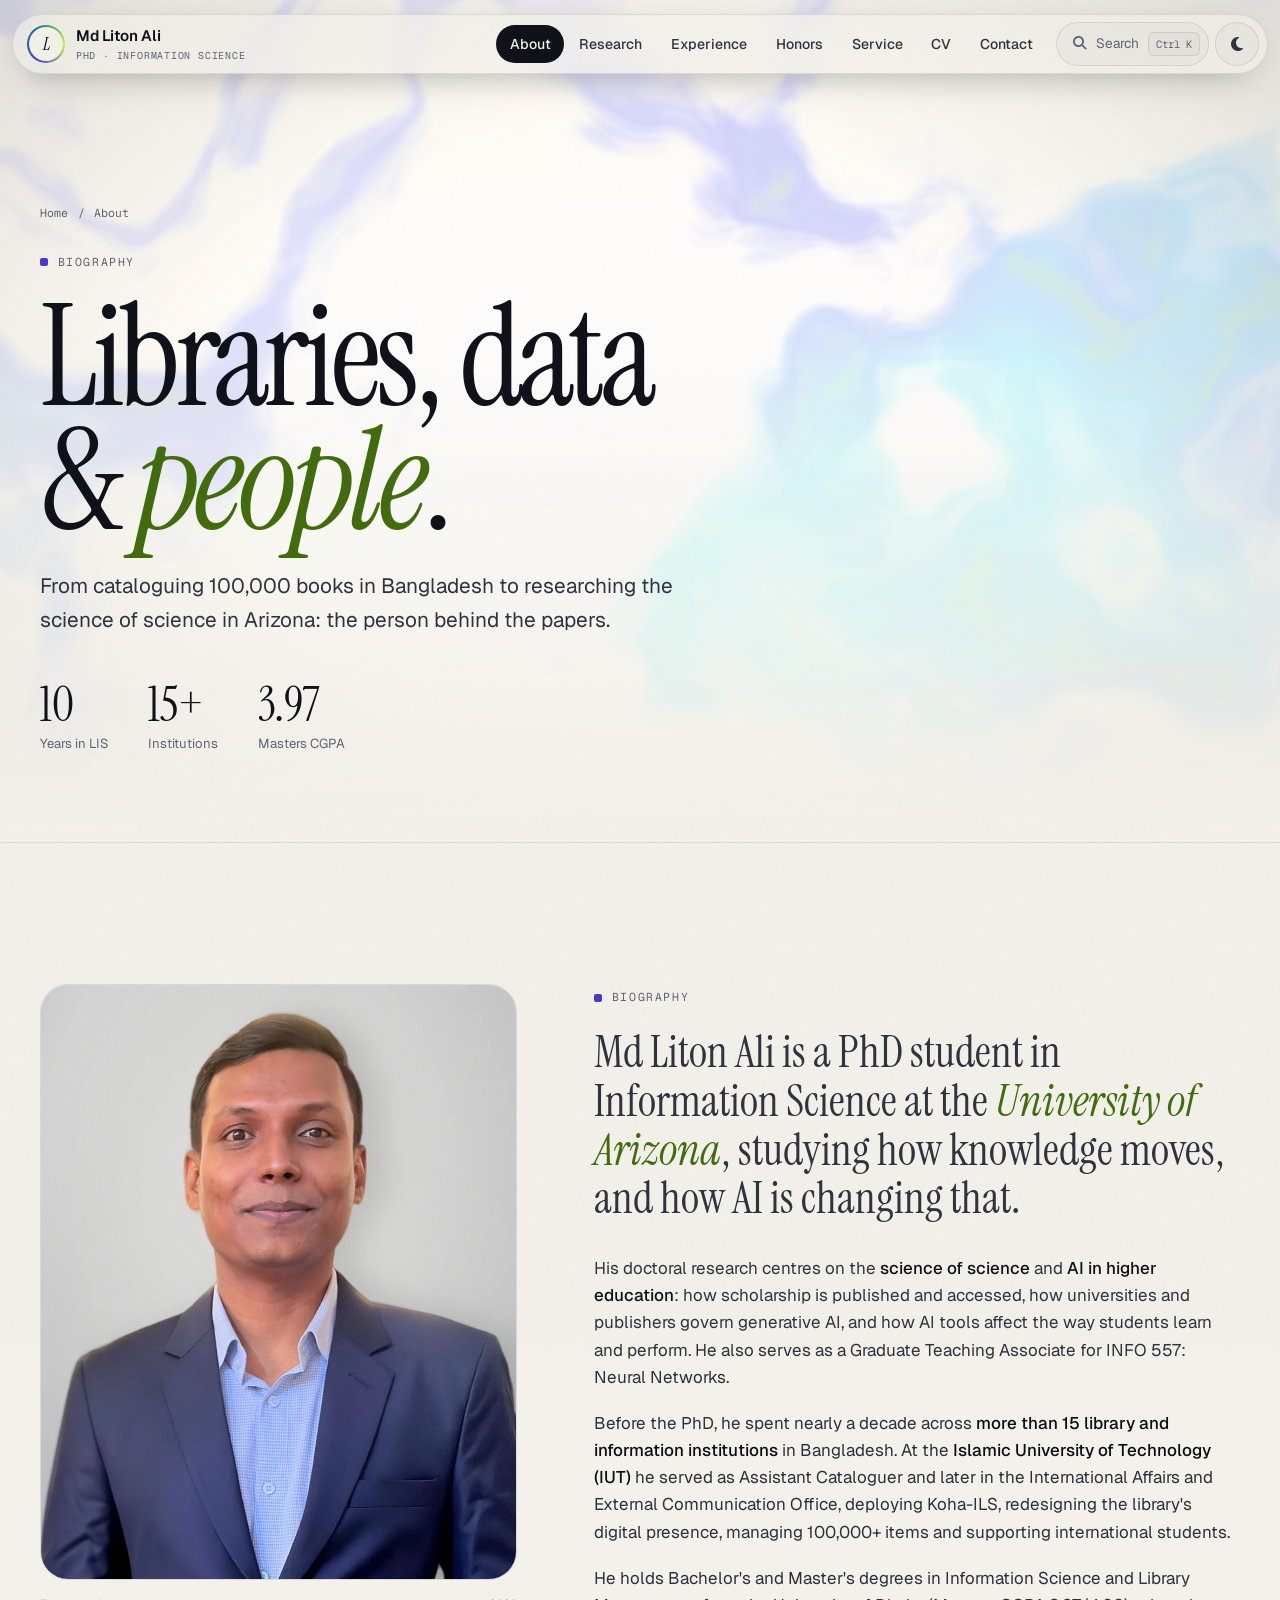
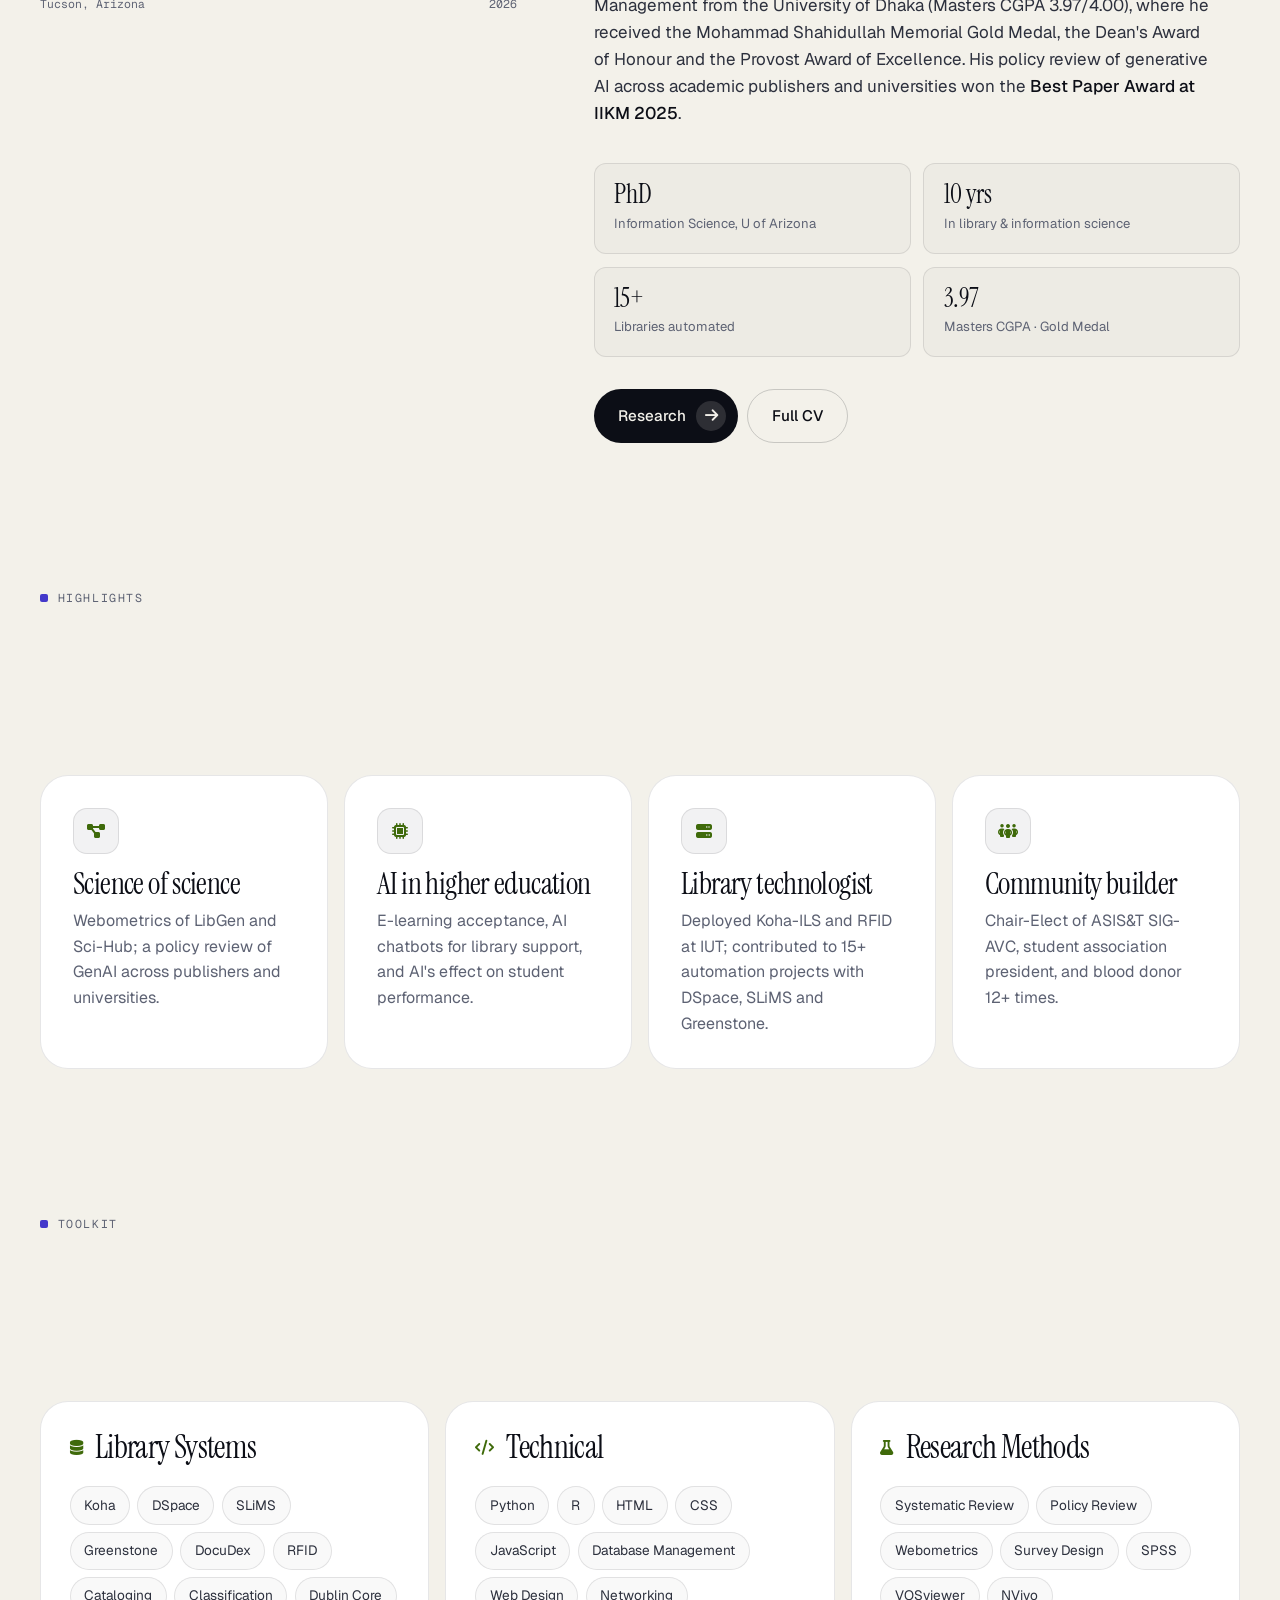
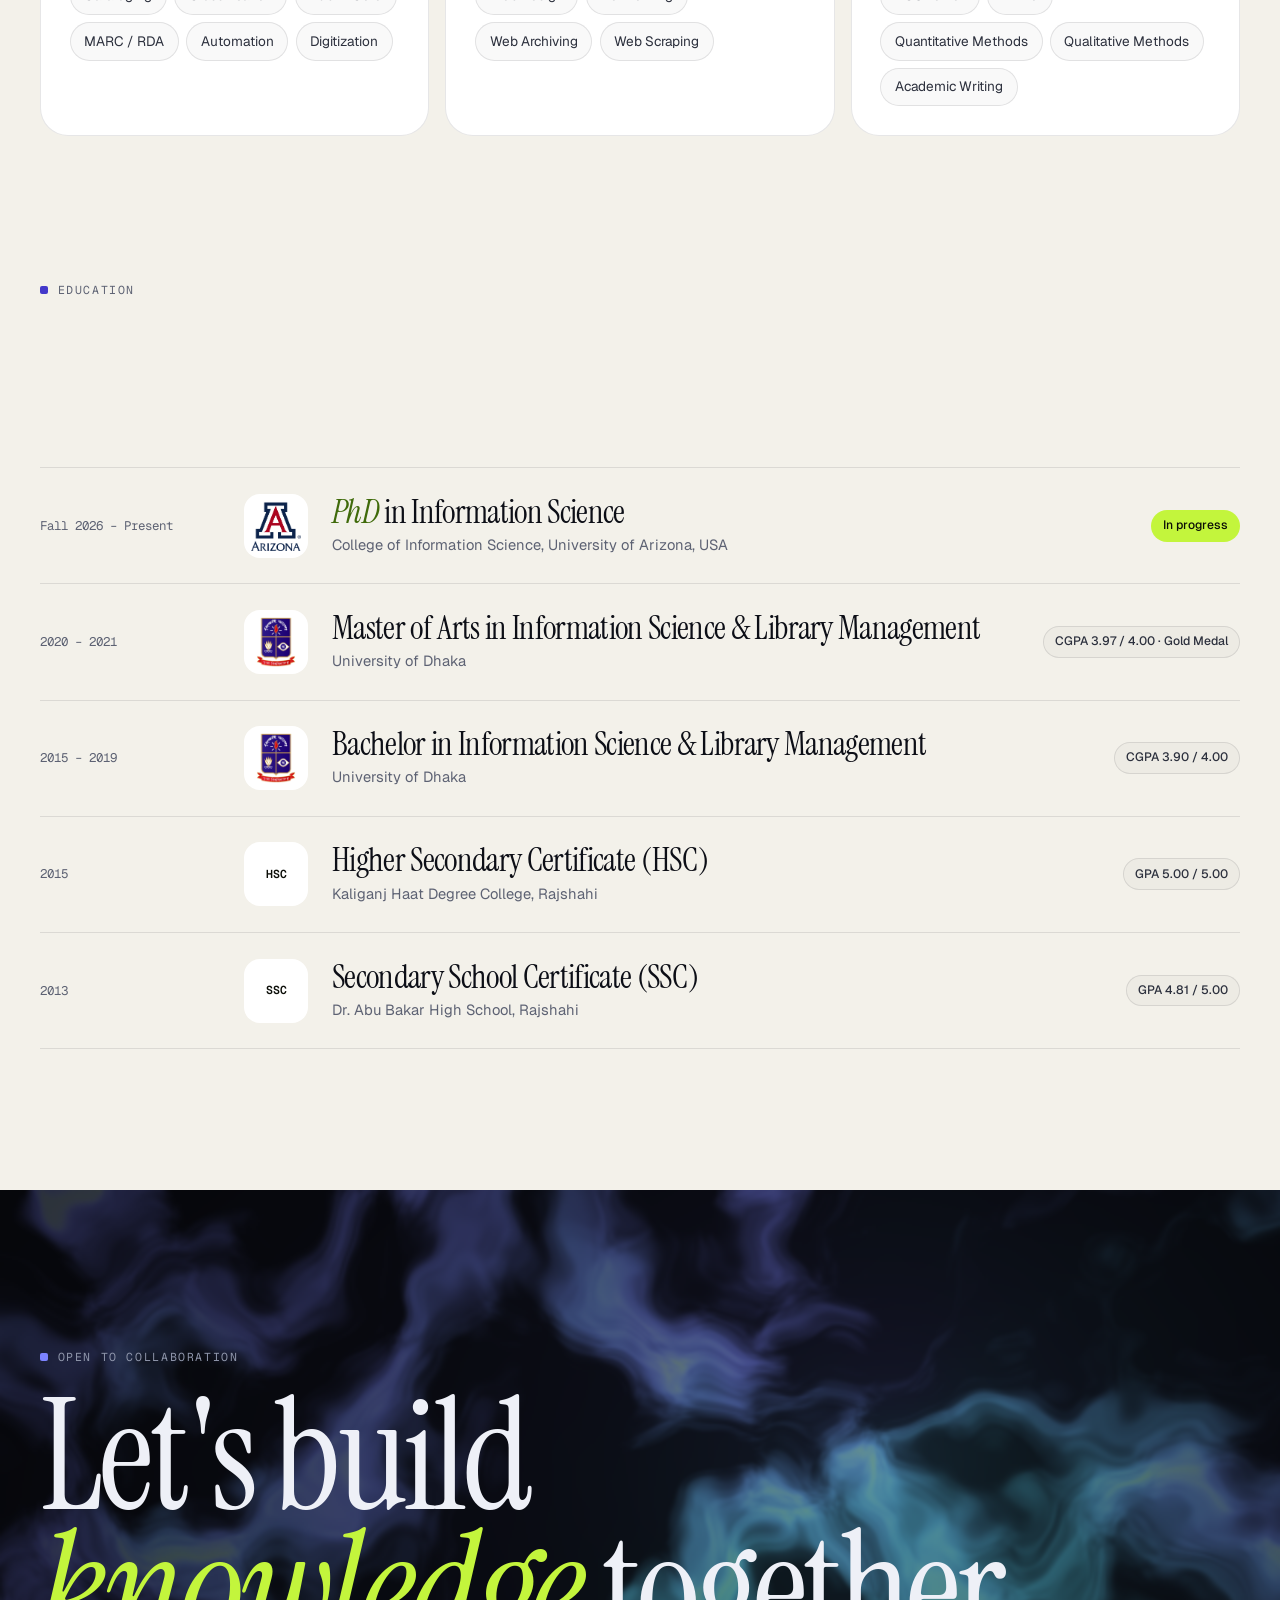
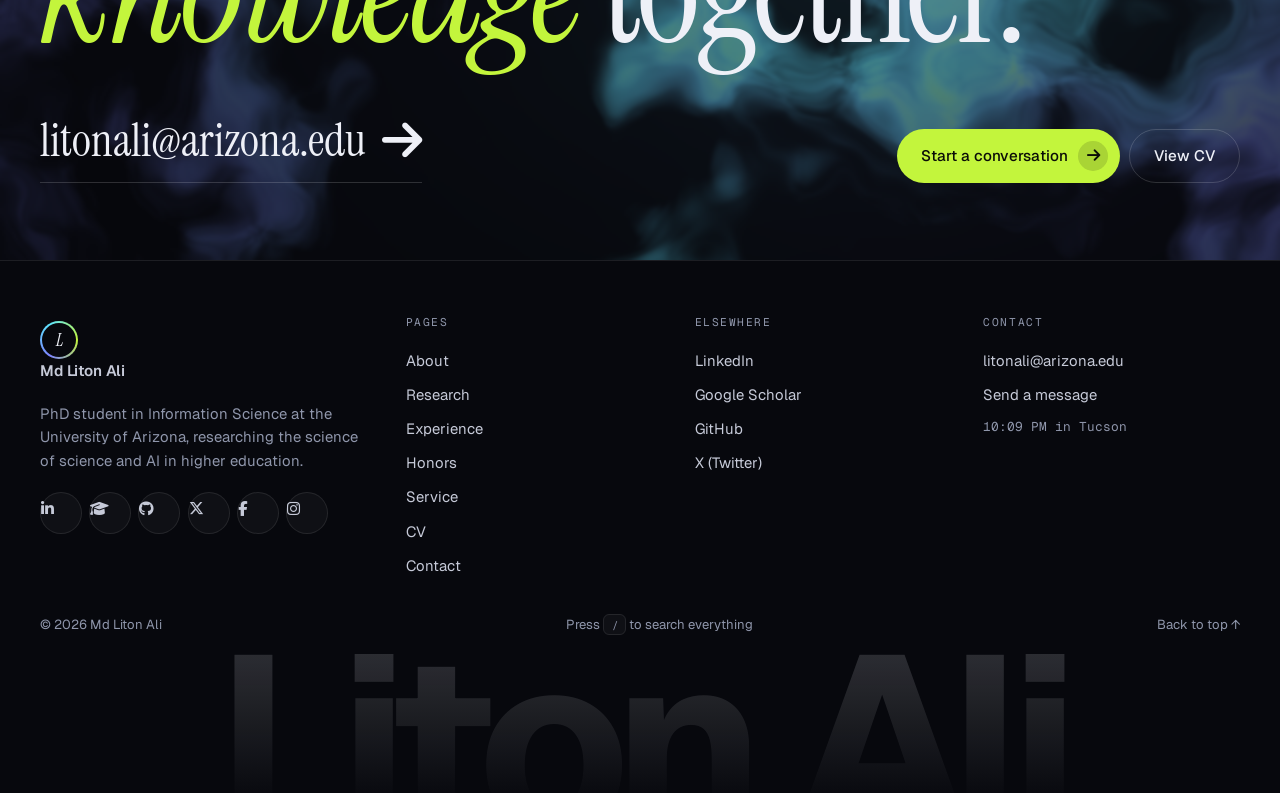
==== about.html @ 13b114db "Major Updates" ====
<!DOCTYPE html>
<html lang="en" class="no-js" data-theme="light">
<head>
<meta charset="UTF-8">
<meta name="viewport" content="width=device-width, initial-scale=1">
<title>About — Md Liton Ali</title>
<meta name="description" content="Biography, skills and education of Md Liton Ali, PhD student in Information Science at the University of Arizona.">
<meta name="author" content="Md Liton Ali">
<link rel="canonical" href="https://www.litonali.com/about.html">
<meta property="og:type" content="website"><meta property="og:title" content="About — Md Liton Ali"><meta property="og:description" content="Biography, skills and education of Md Liton Ali, PhD student in Information Science at the University of Arizona.">
<meta property="og:url" content="https://www.litonali.com/about.html"><meta property="og:image" content="https://www.litonali.com/images/og-headshot.jpg">
<meta name="twitter:card" content="summary_large_image"><meta name="twitter:site" content="@3srliton">
<meta name="theme-color" content="#f3f1ea">
<link rel="icon" href="favicon.svg" type="image/svg+xml">
<script>try{var t=localStorage.getItem('theme')||'light';document.documentElement.setAttribute('data-theme',t)}catch(e){}</script>
<link rel="preconnect" href="https://fonts.googleapis.com"><link rel="preconnect" href="https://fonts.gstatic.com" crossorigin>
<link href="https://fonts.googleapis.com/css2?family=Geist:wght@300..700&family=Geist+Mono:wght@400;500&family=Instrument+Serif:ital@0;1&display=swap" rel="stylesheet">
<link href="https://cdnjs.cloudflare.com/ajax/libs/font-awesome/6.5.1/css/all.min.css" rel="stylesheet">
<link rel="stylesheet" href="style.css">
</head>
<body>
<a class="skip-link" href="#main">Skip to content</a>
<div class="grain" aria-hidden="true"></div>
<div class="cursor" aria-hidden="true"><span></span></div><div class="cursor-dot" aria-hidden="true"></div>
<div class="progress" aria-hidden="true"></div>
<header class="nav">
  <div class="nav-inner">
    <a class="brand" href="index.html" aria-label="Md Liton Ali, home"><span class="mono-mark"><b>L</b></span><span class="brand-name">Md Liton Ali<small>PhD · Information Science</small></span></a>
    <nav class="nav-links" aria-label="Main"><a href="about.html" aria-current="page">About</a><a href="research.html">Research</a><a href="experience.html">Experience</a><a href="honors.html">Honors</a><a href="service.html">Service</a><a href="cv.html">CV</a><a href="contact.html">Contact</a></nav>
    <div class="nav-tools">
      <button class="search-pill" type="button" data-palette aria-label="Search the site"><i class="fas fa-magnifying-glass" aria-hidden="true"></i><span class="lbl">Search</span><span class="kbd">Ctrl K</span></button>
      <button class="icon-btn" id="themeToggle" type="button" aria-label="Switch theme"><i class="fas fa-moon theme-dark-ic" aria-hidden="true"></i><i class="fas fa-sun theme-light-ic" aria-hidden="true"></i></button>
      <button class="icon-btn menu-btn" id="menuToggle" type="button" aria-label="Menu" aria-expanded="false" aria-controls="overlay"><i class="fas fa-bars-staggered" aria-hidden="true"></i></button>
    </div>
  </div>
</header>
<div class="overlay" id="overlay" aria-hidden="true"><nav aria-label="Mobile"><a href="index.html"><small>00</small>Home</a><a href="about.html" aria-current="page"><small>01</small>About</a><a href="research.html"><small>02</small>Research</a><a href="experience.html"><small>03</small>Experience</a><a href="honors.html"><small>04</small>Honors</a><a href="service.html"><small>05</small>Service</a><a href="cv.html"><small>06</small>CV</a><a href="contact.html"><small>07</small>Contact</a></nav><div class="overlay-foot"><a href="mailto:litonali@arizona.edu">litonali@arizona.edu</a><span data-localtime></span></div></div>
<main id="main">

<section class="phero"><canvas class="shader" aria-hidden="true"></canvas>
  <div class="wrap">
    <div class="crumbs fade-up" style="--d:.1s"><a href="index.html">Home</a><span>/</span><span>About</span></div>
    <div class="fade-up" style="--d:.2s;margin-top:1.6rem"><span class="eyebrow">Biography</span></div>
    <h1 class="fade-up" style="--d:.3s">Libraries, data<br>&amp; <em>people</em>.</h1>
    <p class="lede fade-up" style="--d:.42s">From cataloguing 100,000 books in Bangladesh to researching the science of science in Arizona: the person behind the papers.</p>
    <div class="phero-meta fade-up" style="--d:.55s"><div><strong>10</strong><span>Years in LIS</span></div><div><strong>15+</strong><span>Institutions</span></div><div><strong>3.97</strong><span>Masters CGPA</span></div></div>
  </div>
</section>
<section class="sec">
  <div class="wrap bio">
    <div class="bio-photo rv"><div class="frame" data-tilt><img src="images/web/headshot-ash.webp" alt="Portrait of Md Liton Ali" width="880" height="1100"></div><div class="cap"><span>Tucson, Arizona</span><span>2026</span></div></div>
    <div class="bio-text">
      <span class="eyebrow rv" data-scramble>Biography</span>
      <p class="lead rv">Md Liton Ali is a PhD student in Information Science at the <em>University of Arizona</em>, studying how knowledge moves, and how AI is changing that.</p>
      <p class="rv">His doctoral research centres on the <strong>science of science</strong> and <strong>AI in higher education</strong>: how scholarship is published and accessed, how universities and publishers govern generative AI, and how AI tools affect the way students learn and perform. He also serves as a Graduate Teaching Associate for INFO 557: Neural Networks.</p>
      <p class="rv">Before the PhD, he spent nearly a decade across <strong>more than 15 library and information institutions</strong> in Bangladesh. At the <strong>Islamic University of Technology (IUT)</strong> he served as Assistant Cataloguer and later in the International Affairs and External Communication Office, deploying Koha-ILS, redesigning the library's digital presence, managing 100,000+ items and supporting international students.</p>
      <p class="rv">He holds Bachelor's and Master's degrees in Information Science and Library Management from the University of Dhaka (Masters CGPA 3.97/4.00), where he received the Mohammad Shahidullah Memorial Gold Medal, the Dean's Award of Honour and the Provost Award of Excellence. His policy review of generative AI across academic publishers and universities won the <strong>Best Paper Award at IIKM 2025</strong>.</p>
      <div class="facts"><div class="fact rv" style="--d:0.00s"><strong>PhD</strong><span>Information Science, U of Arizona</span></div><div class="fact rv" style="--d:0.06s"><strong>10 yrs</strong><span>In library &amp; information science</span></div><div class="fact rv" style="--d:0.12s"><strong>15+</strong><span>Libraries automated</span></div><div class="fact rv" style="--d:0.18s"><strong>3.97</strong><span>Masters CGPA · Gold Medal</span></div></div>
      <div style="display:flex;gap:.6rem;flex-wrap:wrap;margin-top:2rem" class="rv"><a class="btn magnetic" href="research.html">Research <span class="arr"><i class="fas fa-arrow-right" aria-hidden="true"></i></span></a><a class="btn btn-ghost magnetic" href="cv.html">Full CV</a></div>
    </div>
  </div>
</section>
<section class="sec" style="padding-top:0"><div class="wrap"><div class="sec-head"><div><span class="eyebrow rv" data-scramble>Highlights</span><h2 class="rv-clip">What I <em>bring</em></h2></div></div><div class="grid g4"><div class="spot box rv" style="--d:0.00s"><span class="ic"><i class="fas fa-diagram-project" aria-hidden="true"></i></span><h3>Science of science</h3><p>Webometrics of LibGen and Sci-Hub; a policy review of GenAI across publishers and universities.</p></div><div class="spot box rv" style="--d:0.06s"><span class="ic"><i class="fas fa-microchip" aria-hidden="true"></i></span><h3>AI in higher education</h3><p>E-learning acceptance, AI chatbots for library support, and AI&#x27;s effect on student performance.</p></div><div class="spot box rv" style="--d:0.12s"><span class="ic"><i class="fas fa-server" aria-hidden="true"></i></span><h3>Library technologist</h3><p>Deployed Koha-ILS and RFID at IUT; contributed to 15+ automation projects with DSpace, SLiMS and Greenstone.</p></div><div class="spot box rv" style="--d:0.18s"><span class="ic"><i class="fas fa-people-group" aria-hidden="true"></i></span><h3>Community builder</h3><p>Chair-Elect of ASIS&amp;T SIG-AVC, student association president, and blood donor 12+ times.</p></div></div></div></section>
<section class="sec" id="skills" style="padding-top:0"><div class="wrap"><div class="sec-head"><div><span class="eyebrow rv" data-scramble>Toolkit</span><h2 class="rv-clip">Skills &amp; <em>methods</em></h2></div></div><div class="skills"><div class="spot skill-col rv" style="--d:0.00s"><h3><i class="fas fa-database" aria-hidden="true"></i>Library Systems</h3><div class="pills"><span class="pill">Koha</span><span class="pill">DSpace</span><span class="pill">SLiMS</span><span class="pill">Greenstone</span><span class="pill">DocuDex</span><span class="pill">RFID</span><span class="pill">Cataloging</span><span class="pill">Classification</span><span class="pill">Dublin Core</span><span class="pill">MARC / RDA</span><span class="pill">Automation</span><span class="pill">Digitization</span></div></div><div class="spot skill-col rv" style="--d:0.08s"><h3><i class="fas fa-code" aria-hidden="true"></i>Technical</h3><div class="pills"><span class="pill">Python</span><span class="pill">R</span><span class="pill">HTML</span><span class="pill">CSS</span><span class="pill">JavaScript</span><span class="pill">Database Management</span><span class="pill">Web Design</span><span class="pill">Networking</span><span class="pill">Web Archiving</span><span class="pill">Web Scraping</span></div></div><div class="spot skill-col rv" style="--d:0.16s"><h3><i class="fas fa-flask" aria-hidden="true"></i>Research Methods</h3><div class="pills"><span class="pill">Systematic Review</span><span class="pill">Policy Review</span><span class="pill">Webometrics</span><span class="pill">Survey Design</span><span class="pill">SPSS</span><span class="pill">VOSviewer</span><span class="pill">NVivo</span><span class="pill">Quantitative Methods</span><span class="pill">Qualitative Methods</span><span class="pill">Academic Writing</span></div></div></div></div></section>
<section class="sec" id="education" style="padding-top:0"><div class="wrap"><div class="sec-head"><div><span class="eyebrow rv" data-scramble>Education</span><h2 class="rv-clip">Where I <em>trained</em></h2></div></div><div class="degrees"><div class="deg rv current"><span class="yrs">Fall 2026 – Present</span><span class="seal"><img src="images/web/university-of-arizona-logo.webp" alt="" loading="lazy"></span><div><h3><em>PhD</em> in Information Science</h3><p>College of Information Science, University of Arizona, USA</p></div><span class="tag tag--lime">In progress</span></div><div class="deg rv"><span class="yrs">2020 – 2021</span><span class="seal"><img src="images/web/university-of-dhaka-logo.webp" alt="" loading="lazy"></span><div><h3>Master of Arts in Information Science &amp; Library Management</h3><p>University of Dhaka</p></div><span class="tag">CGPA 3.97 / 4.00 · Gold Medal</span></div><div class="deg rv"><span class="yrs">2015 – 2019</span><span class="seal"><img src="images/web/university-of-dhaka-logo.webp" alt="" loading="lazy"></span><div><h3>Bachelor in Information Science &amp; Library Management</h3><p>University of Dhaka</p></div><span class="tag">CGPA 3.90 / 4.00</span></div><div class="deg rv"><span class="yrs">2015</span><span class="seal">HSC</span><div><h3>Higher Secondary Certificate (HSC)</h3><p>Kaliganj Haat Degree College, Rajshahi</p></div><span class="tag">GPA 5.00 / 5.00</span></div><div class="deg rv"><span class="yrs">2013</span><span class="seal">SSC</span><div><h3>Secondary School Certificate (SSC)</h3><p>Dr. Abu Bakar High School, Rajshahi</p></div><span class="tag">GPA 4.81 / 5.00</span></div></div></div></section>

<section class="mega ink"><canvas class="shader" aria-hidden="true"></canvas><div class="wrap" style="position:relative;z-index:2">
  <span class="eyebrow rv">Open to collaboration</span>
  <h2 class="rv" style="--d:.1s;margin-top:1.4rem">Let's build<br><em>knowledge</em> together.</h2>
  <div class="mega-row rv" style="--d:.2s">
    <a class="mega-mail" href="mailto:litonali@arizona.edu" data-cursor="Email">litonali@arizona.edu <i class="fas fa-arrow-right" aria-hidden="true"></i></a>
    <div style="display:flex;gap:.6rem;flex-wrap:wrap"><a class="btn btn-lime magnetic" href="contact.html">Start a conversation <span class="arr"><i class="fas fa-arrow-right" aria-hidden="true"></i></span></a><a class="btn btn-ghost magnetic" href="cv.html">View CV</a></div>
  </div>
</div></section>
</main>
<footer class="footer ink">
  <div class="wrap">
    <div class="f-grid">
      <div><a class="brand" href="index.html"><span class="mono-mark"><b>L</b></span><span class="brand-name">Md Liton Ali</span></a>
        <p>PhD student in Information Science at the University of Arizona, researching the science of science and AI in higher education.</p><div class="soc"><a href="https://www.linkedin.com/in/3srliton/" target="_blank" rel="noopener" aria-label="LinkedIn"><i class="fab fa-linkedin-in" aria-hidden="true"></i></a><a href="https://scholar.google.com/citations?user=ygCGG80AAAAJ&hl=en" target="_blank" rel="noopener" aria-label="Google Scholar"><i class="fas fa-graduation-cap" aria-hidden="true"></i></a><a href="https://github.com/3srliton" target="_blank" rel="noopener" aria-label="GitHub"><i class="fab fa-github" aria-hidden="true"></i></a><a href="https://x.com/3srliton" target="_blank" rel="noopener" aria-label="X (Twitter)"><i class="fab fa-x-twitter" aria-hidden="true"></i></a><a href="https://www.facebook.com/3srliton" target="_blank" rel="noopener" aria-label="Facebook"><i class="fab fa-facebook-f" aria-hidden="true"></i></a><a href="https://www.instagram.com/3srliton" target="_blank" rel="noopener" aria-label="Instagram"><i class="fab fa-instagram" aria-hidden="true"></i></a></div></div>
      <div><h4>Pages</h4><ul><li><a href="about.html">About</a></li><li><a href="research.html">Research</a></li><li><a href="experience.html">Experience</a></li><li><a href="honors.html">Honors</a></li><li><a href="service.html">Service</a></li><li><a href="cv.html">CV</a></li><li><a href="contact.html">Contact</a></li></ul></div>
      <div><h4>Elsewhere</h4><ul><li><a href="https://www.linkedin.com/in/3srliton/" target="_blank" rel="noopener">LinkedIn</a></li><li><a href="https://scholar.google.com/citations?user=ygCGG80AAAAJ&hl=en" target="_blank" rel="noopener">Google Scholar</a></li><li><a href="https://github.com/3srliton" target="_blank" rel="noopener">GitHub</a></li><li><a href="https://x.com/3srliton" target="_blank" rel="noopener">X (Twitter)</a></li></ul></div>
      <div><h4>Contact</h4><ul><li><a href="mailto:litonali@arizona.edu">litonali@arizona.edu</a></li><li><a href="contact.html">Send a message</a></li><li><span class="local-time" data-localtime style="color:var(--muted)"></span></li></ul></div>
    </div>
    <div class="f-bottom"><span>&copy; <span data-year>2026</span> Md Liton Ali</span><span>Press <span class="kbd">/</span> to search everything</span><a href="#main">Back to top ↑</a></div>
  </div>
  <div class="wordmark" aria-hidden="true">Liton Ali</div>
</footer>
<div class="palette" id="palette" role="dialog" aria-modal="true" aria-label="Search the site" aria-hidden="true">
  <div class="palette-box">
    <div class="palette-in"><i class="fas fa-magnifying-glass" aria-hidden="true"></i><input type="text" placeholder="Search papers, roles, awards, pages…" aria-label="Search" role="combobox" aria-expanded="true" aria-controls="plist-pal" autocomplete="off"><span class="kbd">Esc</span></div>
    <div class="palette-list" id="plist-pal" role="listbox"></div>
    <div class="pal-foot"><span><span class="kbd">↑↓</span> move</span><span><span class="kbd">Enter</span> open</span><span><span class="kbd">Esc</span> close</span></div>
  </div>
</div>
<div class="toast" id="toast" role="status" aria-live="polite"></div>
<script src="script.js" defer></script>
</body>
</html>
---- style.css ----
/* =====================================================================
   MD LITON ALI — v2 "Signal" design system
   Instrument Serif (display) · Geist (text) · Geist Mono (labels)
   Dark-first, light theme supported
   ===================================================================== */

:root {
  --bg: #07080d;
  --bg-2: #0b0d15;
  --panel: #0f121c;
  --panel-2: #141826;
  --glass: rgba(255, 255, 255, .035);
  --glass-2: rgba(255, 255, 255, .06);
  --line: rgba(255, 255, 255, .09);
  --line-2: rgba(255, 255, 255, .16);
  --text: #eef0f7;
  --text-2: #c6cad8;
  --muted: #8f96ab;
  --lime: #c3f53c;
  --lime-ink: #c3f53c;
  --indigo: #7c83ff;
  --cyan: #5ee7ff;
  --amber: #ffb547;
  --rose: #ff7a90;
  --on-lime: #0b0d07;
  --ring: #c3f53c;
  --shadow: 0 30px 80px -30px rgba(0, 0, 0, .8);
  --r-lg: 28px;
  --r: 20px;
  --r-sm: 12px;
  --f-display: 'Instrument Serif', 'Times New Roman', serif;
  --f-text: 'Geist', 'Inter', system-ui, -apple-system, 'Segoe UI', sans-serif;
  --f-mono: 'Geist Mono', ui-monospace, SFMono-Regular, Menlo, monospace;
  --ease: cubic-bezier(.22, 1, .36, 1);
  --ease-in: cubic-bezier(.7, 0, .84, 0);
  --nav-h: 76px;
  --grain-o: .07;
  color-scheme: dark;
}
:root[data-theme="light"] {
  --bg: #f3f1ea;
  --bg-2: #ebe8df;
  --panel: #ffffff;
  --panel-2: #f8f6f1;
  --glass: rgba(10, 12, 20, .025);
  --glass-2: rgba(10, 12, 20, .05);
  --line: rgba(10, 12, 20, .1);
  --line-2: rgba(10, 12, 20, .18);
  --text: #0c0e16;
  --text-2: #2c303d;
  --muted: #5d6273;
  --lime-ink: #3f6a0a;
  --indigo: #4338ca;
  --cyan: #0e7490;
  --amber: #b45309;
  --rose: #be123c;
  --ring: #4338ca;
  --shadow: 0 30px 70px -34px rgba(20, 20, 40, .35);
  --grain-o: .05;
  color-scheme: light;
}
.ink, :root[data-theme="light"] .ink {
  --bg: #07080d; --bg-2: #0b0d15; --panel: #0f121c; --panel-2: #141826;
  --glass: rgba(255,255,255,.035); --glass-2: rgba(255,255,255,.06); --line: rgba(255,255,255,.09); --line-2: rgba(255,255,255,.16);
  --text: #eef0f7; --text-2: #c6cad8; --muted: #8f96ab; --lime-ink: #c3f53c; --indigo: #7c83ff; --cyan: #5ee7ff; --amber: #ffb547; --rose: #ff7a90; --ring: #c3f53c;
  background: var(--bg); color: var(--text); color-scheme: dark;
}


@view-transition { navigation: auto; }
::view-transition-old(root) { animation: vt-out .35s var(--ease-in) both; }
::view-transition-new(root) { animation: vt-in .55s var(--ease) both; }
@keyframes vt-out { to { opacity: 0; transform: translateY(-14px); filter: blur(6px); } }
@keyframes vt-in { from { opacity: 0; transform: translateY(18px); filter: blur(6px); } }

*, *::before, *::after { box-sizing: border-box; }
* { margin: 0; padding: 0; }
html { scroll-behavior: smooth; -webkit-text-size-adjust: 100%; scroll-padding-top: calc(var(--nav-h) + 16px); }
body {
  font-family: var(--f-text); font-size: 1rem; line-height: 1.6; color: var(--text); background: var(--bg);
  overflow-x: hidden; -webkit-font-smoothing: antialiased; text-rendering: optimizeLegibility;
  transition: background-color .4s var(--ease), color .4s var(--ease);
}
img { max-width: 100%; display: block; }
a { color: inherit; text-decoration: none; }
button { font: inherit; color: inherit; background: none; border: 0; cursor: pointer; }
ul, ol { list-style: none; }
h1, h2, h3, h4 { font-weight: 400; line-height: 1.05; letter-spacing: -.02em; text-wrap: balance; }
p { text-wrap: pretty; }
em { font-style: italic; }
::selection { background: var(--lime); color: #0b0d07; }
:focus-visible { outline: 2px solid var(--ring); outline-offset: 3px; border-radius: 8px; }
.sr-only { position: absolute; width: 1px; height: 1px; overflow: hidden; clip: rect(0 0 0 0); white-space: nowrap; }
.skip-link { position: absolute; left: 1rem; top: -80px; z-index: 5000; background: var(--lime); color: #0b0d07; padding: .7rem 1rem; border-radius: 10px; font-weight: 600; }
.skip-link:focus { top: 1rem; }

.wrap { width: min(1320px, 100% - 2rem); margin-inline: auto; }
@media (min-width: 768px) { .wrap { width: min(1320px, 100% - 5rem); } }

.serif { font-family: var(--f-display); font-weight: 400; letter-spacing: -.01em; }
.mono { font-family: var(--f-mono); }
.ital { font-family: var(--f-display); font-style: italic; }
.hl { color: var(--lime-ink); }
.grad {
  background: linear-gradient(100deg, var(--indigo), var(--cyan) 45%, var(--lime) 90%);
  -webkit-background-clip: text; background-clip: text; color: transparent;
}

/* ---------- Grain + glow layers ---------- */
.grain {
  position: fixed; inset: -50%; z-index: 4000; pointer-events: none; opacity: var(--grain-o);
  background-image: url("data:image/svg+xml,%3Csvg xmlns='http://www.w3.org/2000/svg' width='220' height='220'%3E%3Cfilter id='n'%3E%3CfeTurbulence type='fractalNoise' baseFrequency='.85' numOctaves='3' stitchTiles='stitch'/%3E%3C/filter%3E%3Crect width='100%25' height='100%25' filter='url(%23n)'/%3E%3C/svg%3E");
  animation: grain 8s steps(10) infinite;
}
@keyframes grain { 0%,100% { transform: translate(0,0); } 10% { transform: translate(-5%,-10%); } 30% { transform: translate(3%,-15%); } 50% { transform: translate(12%,9%); } 70% { transform: translate(9%,4%); } 90% { transform: translate(-1%,7%); } }

/* ---------- Cursor ---------- */
.cursor, .cursor-dot { position: fixed; top: 0; left: 0; z-index: 4500; pointer-events: none; border-radius: 50%; opacity: 0; transition: opacity .3s; }
.cursor { width: 38px; height: 38px; margin: -19px 0 0 -19px; border: 1px solid var(--text); display: grid; place-items: center;
  transition: width .35s var(--ease), height .35s var(--ease), margin .35s var(--ease), background-color .35s, border-color .35s, opacity .3s; mix-blend-mode: difference; }
.cursor-dot { width: 6px; height: 6px; margin: -3px 0 0 -3px; background: var(--lime); }
.cursor span { font-family: var(--f-mono); font-size: .62rem; letter-spacing: .06em; text-transform: uppercase; color: #000; opacity: 0; transition: opacity .2s; }
.cursor.is-link { width: 64px; height: 64px; margin: -32px 0 0 -32px; background: #fff; border-color: #fff; }
.cursor.is-label { width: 88px; height: 88px; margin: -44px 0 0 -44px; background: var(--lime); border-color: var(--lime); mix-blend-mode: normal; }
.cursor.is-label span { opacity: 1; }
body.has-cursor .cursor, body.has-cursor .cursor-dot { opacity: 1; }
@media (hover: none), (pointer: coarse) { .cursor, .cursor-dot { display: none; } }

/* ---------- Progress ---------- */
.progress { position: fixed; inset: 0 0 auto 0; height: 2px; z-index: 3000; transform-origin: 0 50%; transform: scaleX(0);
  background: linear-gradient(90deg, var(--indigo), var(--cyan), var(--lime)); }

/* ---------- Nav ---------- */
.nav { position: fixed; top: 14px; left: 0; right: 0; z-index: 2000; pointer-events: none; transition: transform .5s var(--ease); }
.nav.hide { transform: translateY(-120%); }
.nav-inner {
  pointer-events: auto; width: min(1320px, 100% - 1.5rem); margin-inline: auto; height: 60px;
  display: flex; align-items: center; gap: .6rem; padding: 0 .5rem 0 .9rem; border-radius: 999px;
  background: color-mix(in srgb, var(--bg) 62%, transparent); border: 1px solid var(--line);
  backdrop-filter: blur(18px) saturate(1.5); -webkit-backdrop-filter: blur(18px) saturate(1.5);
  box-shadow: 0 10px 40px -20px rgba(0,0,0,.6);
}
.brand { display: flex; align-items: center; gap: .65rem; flex-shrink: 0; }
.mono-mark {
  width: 38px; height: 38px; border-radius: 50%; display: grid; place-items: center; position: relative;
  background: conic-gradient(from 210deg, var(--indigo), var(--cyan), var(--lime), var(--indigo));
  color: #07080d; font-family: var(--f-display); font-style: italic; font-size: 1.15rem; line-height: 1;
}
.mono-mark::after { content: ''; position: absolute; inset: 2px; border-radius: 50%; background: var(--bg); z-index: 0; }
.mono-mark b { position: relative; z-index: 1; color: var(--text); font-weight: 400; }
.brand-name { font-weight: 600; font-size: .95rem; letter-spacing: -.01em; }
.brand-name small { display: block; font-family: var(--f-mono); font-weight: 400; font-size: .62rem; color: var(--muted); letter-spacing: .08em; text-transform: uppercase; }
.nav-links { display: flex; gap: .1rem; margin-left: auto; }
.nav-links a {
  position: relative; padding: .5rem .85rem; border-radius: 999px; font-size: .88rem; color: var(--text-2); font-weight: 500;
  transition: color .25s, background-color .25s;
}
.nav-links a:hover { color: var(--text); background: var(--glass-2); }
.nav-links a[aria-current="page"] { color: var(--on-lime); background: var(--lime); }
:root[data-theme="light"] .nav-links a[aria-current="page"] { background: var(--text); color: var(--bg); }
.nav-tools { display: flex; gap: .35rem; align-items: center; }
.icon-btn {
  width: 44px; height: 44px; border-radius: 50%; display: grid; place-items: center; color: var(--text-2);
  border: 1px solid var(--line); background: var(--glass); transition: color .25s, border-color .25s, transform .25s var(--ease);
}
.icon-btn:hover { color: var(--text); border-color: var(--line-2); }
.search-pill { height: 44px; display: inline-flex; align-items: center; gap: .55rem; padding: 0 .5rem 0 1rem; border-radius: 999px; border: 1px solid var(--line); background: var(--glass); color: var(--muted); font-size: .85rem; transition: color .25s, border-color .25s; }
.search-pill:hover { color: var(--text); border-color: var(--line-2); }
.kbd { font-family: var(--f-mono); font-size: .66rem; padding: .18rem .45rem; border-radius: 6px; border: 1px solid var(--line); color: var(--muted); background: var(--glass); }
.theme-dark-ic { display: none; }
:root[data-theme="light"] .theme-dark-ic { display: inline; }
:root[data-theme="light"] .theme-light-ic { display: none; }
.menu-btn { display: none; }
@media (max-width: 1100px) { .search-pill .lbl, .search-pill .kbd { display: none; } .search-pill { width: 44px; padding: 0; justify-content: center; } }
@media (max-width: 980px) {
  .nav-links { display: none; }
  .menu-btn { display: grid; }
  .nav-tools { margin-left: auto; }
}
@media (max-width: 400px) { .brand-name small { display: none; } }

/* Mobile overlay menu */
.overlay {
  position: fixed; inset: 0; z-index: 1900; background: var(--bg); display: flex; flex-direction: column; justify-content: center;
  padding: 6rem 1.5rem 2rem; clip-path: circle(0% at calc(100% - 44px) 44px); transition: clip-path .7s var(--ease); visibility: hidden;
}
.overlay.open { clip-path: circle(150% at calc(100% - 44px) 44px); visibility: visible; }
.overlay nav { display: grid; gap: .1rem; }
.overlay a { font-family: var(--f-display); font-size: clamp(2.6rem, 11vw, 4.5rem); line-height: 1.05; display: flex; align-items: baseline; gap: 1rem;
  opacity: 0; transform: translateY(30px); transition: opacity .5s var(--ease), transform .5s var(--ease), color .2s; }
.overlay a small { font-family: var(--f-mono); font-size: .75rem; color: var(--muted); }
.overlay a[aria-current="page"] { color: var(--lime-ink); font-style: italic; }
.overlay.open a { opacity: 1; transform: none; }
.overlay-foot { margin-top: 2.5rem; display: flex; flex-wrap: wrap; gap: 1rem; justify-content: space-between; color: var(--muted); font-size: .9rem; }

/* ---------- Buttons ---------- */
.btn {
  --bg-b: var(--text); --fg-b: var(--bg);
  position: relative; display: inline-flex; align-items: center; gap: .65rem; min-height: 54px; padding: 0 1.5rem;
  border-radius: 999px; font-weight: 500; font-size: .95rem; overflow: hidden; isolation: isolate;
  background: var(--bg-b); color: var(--fg-b); transition: transform .4s var(--ease), color .4s var(--ease);
}
.btn::before { content: ''; position: absolute; inset: 0; z-index: -1; background: var(--lime); transform: translateY(101%); border-radius: 50% 50% 0 0; transition: transform .55s var(--ease), border-radius .55s var(--ease); }
.btn:hover::before { transform: translateY(0); border-radius: 0; }
.btn:hover { color: #0b0d07; }
.btn .arr { width: 30px; height: 30px; border-radius: 50%; display: grid; place-items: center; background: color-mix(in srgb, currentColor 14%, transparent); margin-right: -.8rem; transition: transform .45s var(--ease); }
.btn:hover .arr { transform: rotate(-45deg); }
.btn-ghost { --bg-b: transparent; --fg-b: var(--text); border: 1px solid var(--line-2); }
.btn-lime { --bg-b: var(--lime); --fg-b: #0b0d07; }
.btn-lime::before { background: var(--text); }
.btn-lime:hover { color: var(--bg); }
.magnetic { will-change: transform; }

.link-u { position: relative; display: inline-flex; align-items: center; gap: .5rem; font-weight: 500; min-height: 44px; }
.link-u::after { content: ''; position: absolute; left: 0; right: 0; bottom: 8px; height: 1px; background: currentColor; transform: scaleX(.3); transform-origin: left; transition: transform .5s var(--ease); }
.link-u:hover::after { transform: scaleX(1); }

/* ---------- Labels ---------- */
.eyebrow { display: inline-flex; align-items: center; gap: .6rem; font-family: var(--f-mono); font-size: .72rem; letter-spacing: .14em; text-transform: uppercase; color: var(--muted); }
.eyebrow::before { content: ''; width: 8px; height: 8px; border-radius: 2px; background: var(--lime); box-shadow: 0 0 14px var(--lime); }
:root[data-theme="light"] .eyebrow::before { box-shadow: none; background: var(--indigo); }
.tag { display: inline-flex; align-items: center; gap: .4rem; padding: .32rem .7rem; border-radius: 999px; font-size: .76rem; font-weight: 500; border: 1px solid var(--line); color: var(--text-2); background: var(--glass); white-space: nowrap; }
.tag i { font-size: .7rem; }
.tag-dot { width: 7px; height: 7px; border-radius: 50%; background: var(--c, var(--lime)); }
.tag--award { border-color: color-mix(in srgb, var(--amber) 50%, transparent); color: var(--amber); background: color-mix(in srgb, var(--amber) 10%, transparent); }
.tag--lime { border-color: transparent; color: #0b0d07; background: var(--lime); }

/* ---------- Sections ---------- */
.sec { position: relative; padding: clamp(5rem, 11vw, 9rem) 0; }
.sec--tight { padding: clamp(3.5rem, 7vw, 5.5rem) 0; }
.sec-head { display: grid; grid-template-columns: 1fr auto; gap: 1.5rem 3rem; align-items: end; margin-bottom: clamp(2.5rem, 5vw, 4rem); }
.sec-head h2 { font-family: var(--f-display); font-size: clamp(2.8rem, 7vw, 6rem); margin-top: 1rem; line-height: .95; }
.sec-head h2 em { color: var(--lime-ink); }
.sec-head p { color: var(--muted); max-width: 520px; font-size: 1.05rem; }
.sec-head .side { display: grid; gap: 1.2rem; justify-items: end; text-align: right; }
@media (max-width: 800px) { .sec-head { grid-template-columns: 1fr; } .sec-head .side { justify-items: start; text-align: left; } }
.divider { height: 1px; background: linear-gradient(90deg, transparent, var(--line-2), transparent); }

/* ---------- Shader canvas ---------- */
.shader { position: absolute; inset: 0; width: 100%; height: 100%; z-index: 0; display: block; }
.shader-fallback { position: absolute; inset: 0; z-index: 0;
  background: radial-gradient(60% 50% at 70% 30%, rgba(124,131,255,.45), transparent 70%), radial-gradient(50% 50% at 20% 80%, rgba(94,231,255,.22), transparent 70%), radial-gradient(40% 40% at 90% 90%, rgba(195,245,60,.16), transparent 70%), var(--bg); }


/* ---------- HOME HERO ---------- */
.hero { position: relative; overflow: hidden; isolation: isolate; padding: calc(var(--nav-h) + 2.2rem) 0 0; min-height: 100svh; display: flex; flex-direction: column; }
.hero .shader { z-index: -1; }
.hero::after { content: ''; position: absolute; inset: auto 0 0 0; height: 30%; background: linear-gradient(transparent, var(--bg)); z-index: -1; pointer-events: none; }
.hero-grid { flex: 1; display: grid; grid-template-columns: 1.08fr .92fr; gap: 2rem; align-items: center; }
.hero-copy { position: relative; z-index: 3; padding-bottom: 3rem; }
.status { display: inline-flex; align-items: center; gap: .6rem; padding: .5rem .95rem .5rem .6rem; border-radius: 999px; background: var(--glass-2); border: 1px solid var(--line); font-size: .82rem; backdrop-filter: blur(10px); }
.pulse { position: relative; width: 9px; height: 9px; border-radius: 50%; background: var(--lime); flex-shrink: 0; }
.pulse::after { content: ''; position: absolute; inset: -5px; border-radius: 50%; border: 2px solid var(--lime); animation: pulse 2s var(--ease) infinite; }
@keyframes pulse { 0% { transform: scale(.5); opacity: 1; } 100% { transform: scale(1.8); opacity: 0; } }
.hero h1 { font-family: var(--f-text); font-weight: 650; letter-spacing: -.065em; line-height: .84; font-size: clamp(4.2rem, 10.6vw, 10.5rem); margin: 1.8rem 0 1.6rem; }
.hero h1 .ln { display: block; overflow: hidden; padding-bottom: .06em; }
.hero h1 .it { font-family: var(--f-display); font-style: italic; font-weight: 400; letter-spacing: -.02em; color: var(--lime-ink); }
:root[data-theme="light"] .hero h1 .it { color: #4338ca; }
.hero h1 .it .ch { padding-right: .04em; }
.hero-role { font-family: var(--f-mono); font-size: .82rem; color: var(--muted); margin-bottom: 1rem; display: flex; gap: .5rem; align-items: center; min-height: 1.4em; }
.hero-role b { color: var(--text); font-weight: 500; border-right: 2px solid var(--lime); padding-right: 4px; white-space: nowrap; }
.hero-lede { font-size: clamp(1.05rem, 1.5vw, 1.25rem); color: var(--text-2); max-width: 540px; margin-bottom: 2rem; }
.hero-lede strong { color: var(--text); font-weight: 600; }
.hero-actions { display: flex; flex-wrap: wrap; gap: .6rem; align-items: center; }
.hero-socials { display: flex; gap: .4rem; margin-top: 1.6rem; }
.hero-socials a, .soc a { width: 42px; height: 42px; border-radius: 50%; display: grid; place-items: center; border: 1px solid var(--line); color: var(--text-2); font-size: .85rem; transition: all .3s var(--ease); background: var(--glass); }
.hero-socials a:hover, .soc a:hover { background: var(--lime); color: #0b0d07; border-color: var(--lime); transform: translateY(-3px); }
.soc { display: flex; flex-wrap: wrap; gap: .45rem; }

.stage { position: relative; align-self: center; justify-self: end; width: min(420px, 100%); padding-bottom: 2.5rem; }
.portrait-frame { margin: 0; border-radius: 22px; overflow: hidden; aspect-ratio: 4 / 5; background: #e6e6e3; border: 1px solid var(--line); }
.portrait-frame img { width: 100%; height: 100%; object-fit: cover; display: block; }
.hero-facts { margin-top: 1.1rem; border-top: 1px solid var(--line-2); }
.hero-facts li { display: flex; justify-content: space-between; gap: 1rem; padding: .7rem 0; border-bottom: 1px solid var(--line); font-size: .9rem; }
.hero-facts li span:first-child { color: var(--text); font-weight: 500; }
.hero-facts li span:last-child { color: var(--muted); text-align: right; }
.hero-foot { position: relative; z-index: 3; display: flex; justify-content: space-between; align-items: center; gap: 1rem; padding: 1.1rem 0; border-top: 1px solid var(--line); font-family: var(--f-mono); font-size: .72rem; color: var(--muted); }
.hero-foot .scroll-ind { display: inline-flex; gap: .7rem; align-items: center; letter-spacing: .14em; }
.hero-foot .scroll-ind span { width: 34px; height: 1px; background: var(--muted); position: relative; overflow: hidden; }
.hero-foot .scroll-ind span::after { content: ''; position: absolute; inset: 0; background: var(--lime); animation: slide 2s var(--ease) infinite; }
@keyframes slide { from { transform: translateX(-100%); } to { transform: translateX(100%); } }

.split-in .ch { display: inline-block; transform: translateY(105%); opacity: 0; animation: rise 1.1s var(--ease) forwards; animation-delay: calc(var(--i) * 45ms + .2s); }
@keyframes rise { to { transform: none; opacity: 1; } }
.fade-up { opacity: 0; transform: translateY(24px); animation: rise .9s var(--ease) forwards; animation-delay: var(--d, .6s); }

@media (max-width: 960px) {
  .hero { min-height: 0; }
  .hero-grid { grid-template-columns: 1fr; }
  .hero-copy { padding-bottom: 0; }
  .stage { justify-self: stretch; width: 100%; max-width: 440px; margin-top: 2rem; }
  .hero-foot .coords-txt { display: none; }
}

/* ---------- Marquee ---------- */
.ticker { position: relative; overflow: hidden; border-block: 1px solid var(--line); padding: 1.4rem 0; background: var(--bg); }
.ticker-track { display: flex; width: max-content; gap: 2.5rem; align-items: center; animation: tick 38s linear infinite; }
.ticker:hover .ticker-track { animation-play-state: paused; }
.ticker-item { font-family: var(--f-display); font-size: clamp(2rem, 5vw, 3.8rem); line-height: 1; white-space: nowrap; display: inline-flex; align-items: center; gap: 2.5rem; }
.ticker-item:nth-child(even) { font-style: italic; color: transparent; -webkit-text-stroke: 1px var(--text-2); }
.ticker-item i { font-size: .45em; color: var(--lime-ink); font-style: normal; -webkit-text-stroke: 0; }
@keyframes tick { to { transform: translateX(-50%); } }
.ticker--rev .ticker-track { animation-direction: reverse; }

/* ---------- Manifesto (scroll fill) ---------- */
.manifesto { font-family: var(--f-display); font-size: clamp(2rem, 4.6vw, 4.2rem); line-height: 1.12; letter-spacing: -.015em; max-width: 1150px; }
.manifesto .w { color: color-mix(in srgb, var(--text) 18%, transparent); transition: color .4s var(--ease); }
.manifesto .w.on { color: var(--text); }
.manifesto .w.em { font-style: italic; }
.manifesto .w.em.on { color: var(--lime-ink); }
.manifesto-meta { display: flex; flex-wrap: wrap; gap: 2rem; margin-top: 3rem; align-items: center; color: var(--muted); }

/* ---------- Stats ---------- */
.stats { display: grid; grid-template-columns: repeat(4, 1fr); border: 1px solid var(--line); border-radius: var(--r-lg); overflow: hidden; background: var(--glass); }
.stat { padding: clamp(1.5rem, 3vw, 2.4rem); border-right: 1px solid var(--line); position: relative; }
.stat:last-child { border-right: 0; }
.stat .num { font-family: var(--f-display); font-size: clamp(3.2rem, 7vw, 6rem); line-height: .9; letter-spacing: -.03em; display: flex; align-items: baseline; }
.stat .num sup { font-family: var(--f-text); font-size: .3em; color: var(--lime-ink); margin-left: .2rem; vertical-align: top; }
.stat .lbl { margin-top: 1rem; color: var(--muted); font-size: .9rem; max-width: 200px; }
.stat .idx { position: absolute; top: 1.2rem; right: 1.3rem; font-family: var(--f-mono); font-size: .68rem; color: var(--muted); }
@media (max-width: 900px) { .stats { grid-template-columns: repeat(2, 1fr); } .stat:nth-child(2) { border-right: 0; } .stat:nth-child(-n+2) { border-bottom: 1px solid var(--line); } }

/* ---------- Spotlight card ---------- */
.spot {
  --mx: 50%; --my: 50%;
  position: relative; border-radius: var(--r-lg); background: var(--panel); border: 1px solid var(--line); overflow: hidden; isolation: isolate;
  transition: transform .5s var(--ease), border-color .4s;
}
.spot::before { content: ''; position: absolute; inset: 0; z-index: -1; opacity: 0; transition: opacity .4s;
  background: radial-gradient(500px circle at var(--mx) var(--my), color-mix(in srgb, var(--c, var(--lime)) 16%, transparent), transparent 45%); }
.spot::after { content: ''; position: absolute; inset: 0; border-radius: inherit; padding: 1px; pointer-events: none; opacity: 0; transition: opacity .4s;
  background: radial-gradient(400px circle at var(--mx) var(--my), var(--c, var(--lime)), transparent 40%);
  -webkit-mask: linear-gradient(#000 0 0) content-box, linear-gradient(#000 0 0); -webkit-mask-composite: xor; mask-composite: exclude; }
.spot:hover::before, .spot:hover::after { opacity: 1; }

/* ---------- Focus themes ---------- */
.themes { display: grid; grid-template-columns: repeat(6, 1fr); gap: 1rem; }
.theme-card { padding: clamp(1.6rem, 3vw, 2.4rem); display: flex; flex-direction: column; gap: 1.2rem; min-height: 260px; }
.theme-card.lead { grid-column: span 3; min-height: 420px; justify-content: space-between; }
.theme-card.sub { grid-column: span 2; }
.theme-card .ic { width: 52px; height: 52px; border-radius: 16px; display: grid; place-items: center; font-size: 1.1rem; color: var(--ct); background: color-mix(in srgb, var(--c) 12%, transparent); border: 1px solid color-mix(in srgb, var(--c) 30%, transparent); }
.theme-card h3 { font-family: var(--f-display); font-size: clamp(2rem, 3.6vw, 3.4rem); }
.theme-card.sub h3 { font-size: clamp(1.6rem, 2.4vw, 2rem); }
.theme-card p { color: var(--muted); }
.theme-card .row { display: flex; justify-content: space-between; align-items: center; gap: 1rem; }
.theme-card .cnt { font-family: var(--f-mono); font-size: .75rem; color: var(--muted); }
.theme-card .lead-badge { font-family: var(--f-mono); font-size: .66rem; letter-spacing: .12em; text-transform: uppercase; color: var(--ct); }
:root { --ct: var(--c); }
* { --ct: var(--c); }
:root[data-theme="light"] *:not(.ink *) { --ct: color-mix(in srgb, var(--c) 55%, #0c0e16); }
.theme-art { position: absolute; right: -40px; bottom: -40px; width: 260px; height: 260px; opacity: .5; z-index: -1; pointer-events: none; }
@media (max-width: 1000px) { .themes { grid-template-columns: repeat(2, 1fr); } .theme-card.lead { grid-column: span 2; min-height: 320px; } .theme-card.sub { grid-column: span 1; } }
@media (max-width: 600px) { .themes { grid-template-columns: 1fr; } .theme-card.lead, .theme-card.sub { grid-column: auto; } }

/* ---------- Horizontal paper rail ---------- */
.rail { display: grid; grid-auto-flow: column; grid-auto-columns: min(460px, 86vw); gap: 1.2rem; overflow-x: auto; scroll-snap-type: x mandatory; padding: .4rem 0 1.6rem; scrollbar-width: thin; scrollbar-color: var(--line-2) transparent; cursor: grab; }
.rail.dragging { cursor: grabbing; scroll-snap-type: none; }
.rail > * { scroll-snap-align: start; }
.paper-tile { padding: 1.8rem; display: flex; flex-direction: column; gap: 1.1rem; min-height: 380px; }
.paper-tile .top { display: flex; justify-content: space-between; align-items: center; gap: .5rem; }
.paper-tile .yr { font-family: var(--f-display); font-size: 3.4rem; line-height: .9; color: var(--text); }
.paper-tile h3 { font-family: var(--f-text); font-size: 1.12rem; font-weight: 500; line-height: 1.4; letter-spacing: -.005em; }
.paper-tile p { color: var(--muted); font-size: .92rem; }
.paper-tile .venue { font-family: var(--f-mono); font-size: .72rem; color: var(--muted); margin-top: auto; padding-top: 1rem; border-top: 1px dashed var(--line); }
.rail-ctrl { display: flex; gap: .5rem; }

/* ---------- Now ---------- */
.now { display: grid; gap: 0; border-top: 1px solid var(--line); }
.now-row { display: grid; grid-template-columns: 140px 1fr 1.3fr 48px; gap: 1.5rem; align-items: center; padding: 1.6rem 0; border-bottom: 1px solid var(--line); position: relative; transition: padding .5s var(--ease); }
.now-row::before { content: ''; position: absolute; inset: 0; background: linear-gradient(90deg, color-mix(in srgb, var(--c) 10%, transparent), transparent 70%); opacity: 0; transition: opacity .4s; z-index: -1; }
.now-row:hover { padding-left: 1rem; }
.now-row:hover::before { opacity: 1; }
.now-st { display: inline-flex; align-items: center; gap: .5rem; font-family: var(--f-mono); font-size: .72rem; color: var(--muted); text-transform: uppercase; letter-spacing: .08em; }
.now-st .pulse { background: var(--c); } .now-st .pulse::after { border-color: var(--c); }
.now-row h3 { font-family: var(--f-display); font-size: clamp(1.5rem, 2.6vw, 2.2rem); }
.now-row p { color: var(--muted); font-size: .95rem; }
.now-row .go { width: 44px; height: 44px; border-radius: 50%; border: 1px solid var(--line-2); display: grid; place-items: center; color: var(--ct); }
@media (max-width: 860px) { .now-row { grid-template-columns: 1fr; gap: .6rem; } .now-row .go { display: none; } }

/* ---------- Journey (horizontal pinned) ---------- */
.journey { position: relative; height: calc(var(--steps, 8) * 42vh + 100vh); }
.journey-pin { position: sticky; top: 0; height: 100vh; overflow: hidden; display: flex; flex-direction: column; justify-content: center; }
.journey-head { padding-top: 0; }
.journey-head .sec-head { margin-bottom: 0; }
.journey-track { display: flex; gap: 1.2rem; padding: 2.5rem 0 1rem max(1rem, calc((100vw - 1320px) / 2)); will-change: transform; }
.j-card { flex: 0 0 min(400px, 78vw); padding: 2rem; min-height: 330px; display: flex; flex-direction: column; justify-content: space-between; }
.j-card .y { font-family: var(--f-display); font-size: clamp(3.5rem, 6vw, 5.5rem); line-height: .9; }
.j-card .y em { color: var(--lime-ink); }
.j-card h3 { font-family: var(--f-text); font-weight: 600; font-size: 1.25rem; letter-spacing: -.01em; margin-bottom: .4rem; }
.j-card p { color: var(--muted); font-size: .94rem; }
.j-card .k { font-family: var(--f-mono); font-size: .72rem; color: var(--lime-ink); }
.j-card.now-card { background: var(--lime); color: #0b0d07; border-color: var(--lime); }
.j-card.now-card p, .j-card.now-card .k { color: #2a3311; }
.j-card.now-card .y em { color: #0b0d07; }
.journey-bar { height: 2px; background: var(--line); margin-top: 2rem; border-radius: 2px; overflow: hidden; }
.journey-bar span { display: block; height: 100%; width: 100%; background: linear-gradient(90deg, var(--indigo), var(--lime)); transform-origin: left; transform: scaleX(0); }
@media (max-width: 900px), (prefers-reduced-motion: reduce) {
  .journey { height: auto; }
  .journey-pin { position: static; height: auto; overflow: visible; }
  .journey-track { flex-direction: column; padding: 2rem 0 0; transform: none !important; width: min(1320px, 100% - 2rem); margin-inline: auto; }
  .j-card { flex: none; min-height: 0; gap: 1.2rem; }
  .journey-bar { display: none; }
}

/* ---------- Explore grid ---------- */
.explore { display: grid; grid-template-columns: repeat(12, 1fr); gap: 1rem; }
.ex { grid-column: span 4; padding: 1.8rem; min-height: 260px; display: flex; flex-direction: column; justify-content: space-between; gap: 1.5rem; }
.ex.w8 { grid-column: span 8; }
.ex.w6 { grid-column: span 6; }
.ex .n { font-family: var(--f-mono); font-size: .72rem; color: var(--muted); }
.ex h3 { font-family: var(--f-display); font-size: clamp(2.2rem, 4vw, 3.6rem); }
.ex p { color: var(--muted); max-width: 420px; }
.ex .foot { display: flex; justify-content: space-between; align-items: end; gap: 1rem; }
.ex .arrow { width: 52px; height: 52px; border-radius: 50%; border: 1px solid var(--line-2); display: grid; place-items: center; transition: all .45s var(--ease); flex-shrink: 0; }
.ex:hover .arrow { background: var(--lime); color: #0b0d07; border-color: var(--lime); transform: rotate(-45deg); }
.ex .bgimg { position: absolute; inset: 0; z-index: -2; opacity: .55; transition: opacity .6s var(--ease), transform 1s var(--ease); }
.ex .bgimg img { width: 100%; height: 100%; object-fit: cover; filter: grayscale(.6) contrast(1.1); }
.ex .bgimg::after { content: ''; position: absolute; inset: 0; background: linear-gradient(180deg, color-mix(in srgb, var(--panel) 10%, transparent) 0%, color-mix(in srgb, var(--panel) 70%, transparent) 55%, var(--panel) 92%); }
.ex:hover .bgimg { opacity: .8; transform: scale(1.04); }
@media (max-width: 1000px) { .ex, .ex.w8, .ex.w6 { grid-column: span 6; } }
@media (max-width: 640px) { .ex, .ex.w8, .ex.w6 { grid-column: span 12; } }

/* ---------- CTA mega ---------- */
.mega { position: relative; overflow: hidden; isolation: isolate; padding: clamp(5rem, 12vw, 10rem) 0 clamp(3rem, 6vw, 5rem); }
.mega h2 { font-family: var(--f-display); font-size: clamp(3.4rem, 12vw, 12rem); line-height: .86; letter-spacing: -.03em; }
.mega h2 em { color: var(--lime-ink); }
.mega-row { display: flex; flex-wrap: wrap; gap: 2rem; justify-content: space-between; align-items: end; margin-top: 3rem; }
.mega-mail { font-family: var(--f-display); font-size: clamp(1.6rem, 3.6vw, 3rem); border-bottom: 1px solid var(--line-2); padding-bottom: .3rem; display: inline-flex; gap: 1rem; align-items: center; transition: color .3s, border-color .3s; overflow-wrap: anywhere; }
.mega-mail:hover { color: var(--lime-ink); border-color: var(--lime); }

/* ---------- Footer ---------- */
.footer { position: relative; border-top: 1px solid var(--line); padding: 3.5rem 0 0; overflow: hidden; }
.f-grid { display: grid; grid-template-columns: 1.3fr 1fr 1fr 1fr; gap: 2rem; }
.f-grid h4 { font-family: var(--f-mono); font-size: .7rem; letter-spacing: .14em; text-transform: uppercase; color: var(--muted); margin-bottom: 1rem; }
.f-grid ul { display: grid; gap: .15rem; }
.f-grid a { color: var(--text-2); font-size: .93rem; display: inline-block; padding: .25rem 0; transition: color .2s; }
.f-grid a:hover { color: var(--lime-ink); }
.f-grid p { color: var(--muted); font-size: .93rem; max-width: 320px; margin: .9rem 0 1.2rem; }
.f-bottom { display: flex; flex-wrap: wrap; justify-content: space-between; gap: 1rem; padding: 2rem 0 1.2rem; color: var(--muted); font-size: .82rem; }
.wordmark { font-family: var(--f-text); font-weight: 700; letter-spacing: -.065em; font-size: 19.5vw; line-height: .72; text-align: center; white-space: nowrap; margin-bottom: -3.2vw;
  background: linear-gradient(180deg, color-mix(in srgb, var(--text) 16%, transparent), transparent 85%); -webkit-background-clip: text; background-clip: text; color: transparent; user-select: none; }
.local-time { font-family: var(--f-mono); font-size: .8rem; }
@media (max-width: 860px) { .f-grid { grid-template-columns: 1fr 1fr; } .f-grid > div:first-child { grid-column: 1 / -1; } }

/* ---------- INNER PAGE HERO ---------- */
.phero { position: relative; overflow: hidden; isolation: isolate; padding: calc(var(--nav-h) + clamp(4rem, 10vw, 8rem)) 0 clamp(3rem, 7vw, 5.5rem); border-bottom: 1px solid var(--line); }
.phero .shader { opacity: .85; }
.phero::after { content: ''; position: absolute; inset: 0; z-index: 1; background: linear-gradient(180deg, transparent 40%, var(--bg)); pointer-events: none; }
.phero > .wrap { position: relative; z-index: 2; }
.phero h1 { font-family: var(--f-display); font-size: clamp(3.6rem, 11vw, 10.5rem); line-height: .88; letter-spacing: -.035em; margin: 1.4rem 0 1.6rem; }
.phero h1 em { color: var(--lime-ink); }
.phero .lede { font-size: clamp(1.05rem, 1.7vw, 1.3rem); color: var(--text-2); max-width: 640px; }
.phero-meta { display: flex; flex-wrap: wrap; gap: 2.5rem; margin-top: 2.8rem; }
.phero-meta div { display: grid; gap: .25rem; }
.phero-meta strong { font-family: var(--f-display); font-size: 3rem; line-height: 1; font-weight: 400; }
.phero-meta span { font-size: .82rem; color: var(--muted); }
.crumbs { font-family: var(--f-mono); font-size: .72rem; color: var(--muted); display: flex; gap: .6rem; }
.crumbs a:hover { color: var(--text); }

/* ---------- Universe (research graph) ---------- */
.universe-wrap { position: relative; border: 1px solid var(--line); border-radius: var(--r-lg); background: radial-gradient(80% 80% at 50% 50%, color-mix(in srgb, var(--indigo) 10%, transparent), transparent 70%), var(--glass); overflow: hidden; }
.universe { display: block; width: 100%; height: clamp(440px, 62vh, 640px); touch-action: none; }
.universe .edge { stroke: var(--line-2); stroke-width: 1; transition: stroke .3s, opacity .3s; }
.universe .node { cursor: pointer; }
.universe .node circle { transition: r .3s var(--ease), opacity .3s, stroke-width .3s; }
.universe .node text { font-family: var(--f-mono); font-size: 11px; fill: var(--text-2); pointer-events: none; transition: opacity .3s; }
.universe .node.theme text { font-family: var(--f-display); font-size: 19px; fill: var(--text); }
.universe.focus .node:not(.hot) { opacity: .2; }
.universe.focus .edge:not(.hot) { opacity: .08; }
.universe .edge.hot { stroke: var(--lime); opacity: 1; }
.u-legend { position: absolute; left: 1.2rem; bottom: 1.1rem; display: flex; flex-wrap: wrap; gap: .5rem; z-index: 2; }
.u-tip { position: absolute; z-index: 3; pointer-events: none; max-width: 300px; padding: .8rem 1rem; border-radius: 14px; background: color-mix(in srgb, var(--bg) 85%, transparent); border: 1px solid var(--line-2); backdrop-filter: blur(10px); font-size: .85rem; opacity: 0; transform: translateY(6px); transition: opacity .2s, transform .2s; }
.u-tip.show { opacity: 1; transform: none; }
.u-tip b { display: block; font-weight: 500; margin-bottom: .25rem; }
.u-tip span { font-family: var(--f-mono); font-size: .7rem; color: var(--muted); }
.u-hint { position: absolute; right: 1.2rem; top: 1.1rem; font-family: var(--f-mono); font-size: .7rem; color: var(--muted); z-index: 2; }

/* ---------- Publication list ---------- */
.p-tools { display: flex; flex-wrap: wrap; gap: 1rem; justify-content: space-between; align-items: center; margin-bottom: 1.6rem; }
.chips { display: flex; flex-wrap: wrap; gap: .45rem; }
.chip-btn { min-height: 40px; padding: .4rem .95rem; border-radius: 999px; border: 1px solid var(--line); background: var(--glass); color: var(--text-2); font-size: .85rem; display: inline-flex; gap: .5rem; align-items: center; transition: all .25s var(--ease); }
.chip-btn:hover { border-color: var(--line-2); color: var(--text); }
.chip-btn[aria-pressed="true"] { background: var(--text); color: var(--bg); border-color: var(--text); }
.chip-btn .tag-dot { width: 8px; height: 8px; }
.chip-btn sup { font-family: var(--f-mono); font-size: .66rem; opacity: .7; }
.search-field { position: relative; flex: 1 1 260px; max-width: 380px; }
.search-field i { position: absolute; left: 1rem; top: 50%; transform: translateY(-50%); color: var(--muted); font-size: .85rem; }
.search-field input { width: 100%; min-height: 46px; border-radius: 999px; border: 1px solid var(--line); background: var(--glass); color: var(--text); font: inherit; font-size: .92rem; padding: .5rem 1rem .5rem 2.6rem; }
.search-field input:focus { outline: none; border-color: var(--ring); }
.p-count { font-family: var(--f-mono); font-size: .75rem; color: var(--muted); }

.plist { display: grid; gap: .9rem; }
.pub { border-radius: var(--r); background: var(--panel); border: 1px solid var(--line); overflow: hidden; transition: border-color .3s, transform .4s var(--ease); --c: var(--lime); }
.pub:hover { border-color: var(--line-2); }
.pub.open { border-color: color-mix(in srgb, var(--c) 50%, transparent); }
.pub-head { width: 100%; text-align: left; display: grid; grid-template-columns: 96px 1fr auto; gap: 1.6rem; padding: 1.6rem 1.7rem; align-items: start; }
.pub-yr { font-family: var(--f-display); font-size: 2.6rem; line-height: .85; }
.pub-yr small { display: block; font-family: var(--f-mono); font-size: .64rem; letter-spacing: .1em; text-transform: uppercase; color: var(--muted); margin-top: .7rem; }
.pub-title { font-size: 1.12rem; font-weight: 500; line-height: 1.42; letter-spacing: -.005em; }
.pub-meta { font-size: .88rem; color: var(--muted); margin-top: .45rem; }
.pub-meta em { color: var(--text-2); }
.pub-tags { display: flex; flex-wrap: wrap; gap: .4rem; margin-top: .9rem; }
.pub-toggle { width: 44px; height: 44px; border-radius: 50%; border: 1px solid var(--line-2); display: grid; place-items: center; transition: transform .5s var(--ease), background-color .3s, color .3s; }
.pub.open .pub-toggle { transform: rotate(45deg); background: var(--lime); color: #0b0d07; border-color: var(--lime); }
.pub-body { display: grid; grid-template-rows: 0fr; transition: grid-template-rows .55s var(--ease); }
.pub.open .pub-body { grid-template-rows: 1fr; }
.pub-body > div { overflow: hidden; }
.pub-inner { display: grid; grid-template-columns: 1.2fr 1fr; gap: 2rem; padding: 0 1.7rem 1.8rem calc(96px + 1.6rem + 1.7rem); }
.pub-inner h4 { font-family: var(--f-mono); font-size: .68rem; letter-spacing: .14em; text-transform: uppercase; color: var(--muted); margin-bottom: .6rem; font-weight: 400; }
.pub-inner p { color: var(--text-2); font-size: .97rem; }
.pub-inner ul { display: grid; gap: .55rem; }
.pub-inner li { position: relative; padding-left: 1.2rem; color: var(--text-2); font-size: .94rem; }
.pub-inner li::before { content: ''; position: absolute; left: 0; top: .6em; width: 6px; height: 6px; border-radius: 50%; background: var(--c); }
.pub-actions { grid-column: 1 / -1; display: flex; flex-wrap: wrap; gap: .5rem; padding-top: 1.2rem; border-top: 1px dashed var(--line); }
.act { display: inline-flex; align-items: center; gap: .5rem; min-height: 42px; padding: 0 1rem; border-radius: 999px; border: 1px solid var(--line-2); font-size: .85rem; font-weight: 500; transition: all .25s var(--ease); }
.act:hover { background: var(--text); color: var(--bg); border-color: var(--text); }
.act--lime { background: var(--lime); color: #0b0d07; border-color: var(--lime); }
.act--lime:hover { background: var(--text); color: var(--bg); }
.pub-n { display: inline-flex; align-items: baseline; gap: .4rem; margin-top: 1rem; }
.pub-n b { font-family: var(--f-display); font-size: 2.4rem; font-weight: 400; line-height: 1; color: var(--c); }
.pub-n span { font-size: .82rem; color: var(--muted); }
.empty { display: none; padding: 3rem 1rem; text-align: center; border: 1px dashed var(--line-2); border-radius: var(--r); color: var(--muted); }
.empty.show { display: block; }
@media (max-width: 800px) {
  .pub-head { grid-template-columns: 1fr auto; gap: 1rem; }
  .pub-yr { grid-column: 1 / -1; display: flex; align-items: baseline; gap: .8rem; font-size: 2rem; }
  .pub-yr small { margin: 0; }
  .pub-head .pub-toggle { grid-column: 2; grid-row: 1; }
  .pub-inner { grid-template-columns: 1fr; padding: 0 1.4rem 1.6rem; }
}

/* Year bars */
.yearbars { display: flex; gap: 1rem; align-items: end; height: 150px; padding-top: 1rem; }
.yb { flex: 1; display: flex; flex-direction: column; gap: .5rem; align-items: center; justify-content: flex-end; height: 100%; min-width: 48px; }
.yb .bar { width: 100%; max-width: 70px; border-radius: 10px 10px 4px 4px; background: linear-gradient(180deg, var(--lime), color-mix(in srgb, var(--lime) 30%, transparent)); height: 0; transition: height 1.2s var(--ease); display: flex; justify-content: center; padding-top: .4rem; font-family: var(--f-mono); font-size: .75rem; color: #0b0d07; font-weight: 600; }
.yb span { font-family: var(--f-mono); font-size: .75rem; color: var(--muted); }

/* ---------- Generic content blocks ---------- */
.grid { display: grid; gap: 1rem; }
.g2 { grid-template-columns: repeat(2, 1fr); }
.g3 { grid-template-columns: repeat(3, 1fr); }
.g4 { grid-template-columns: repeat(4, 1fr); }
@media (max-width: 1000px) { .g3, .g4 { grid-template-columns: repeat(2, 1fr); } }
@media (max-width: 640px) { .g2, .g3, .g4 { grid-template-columns: 1fr; } }
.box { padding: clamp(1.4rem, 3vw, 2rem); }
.box h3 { font-family: var(--f-display); font-size: 1.9rem; margin: .9rem 0 .5rem; }
.box p { color: var(--muted); }
.box .ic { width: 46px; height: 46px; border-radius: 14px; display: grid; place-items: center; background: var(--glass-2); color: var(--lime-ink); border: 1px solid var(--line); }

/* About */
.bio { display: grid; grid-template-columns: .85fr 1.15fr; gap: clamp(2rem, 6vw, 5rem); align-items: start; }
.bio-photo { position: sticky; top: calc(var(--nav-h) + 2rem); }
.bio-photo .frame { position: relative; border-radius: var(--r-lg); overflow: hidden; aspect-ratio: 4 / 5; border: 1px solid var(--line); transform-style: preserve-3d; transition: transform .3s var(--ease); }
.bio-photo .frame img { width: 100%; height: 100%; object-fit: cover; }
.bio-photo .frame::after { content: ''; position: absolute; inset: 0; background: linear-gradient(115deg, transparent 30%, rgba(255,255,255,.14) 45%, transparent 60%); transform: translateX(var(--sheen, -60%)); transition: transform .2s; mix-blend-mode: overlay; }
.bio-photo .cap { display: flex; justify-content: space-between; margin-top: .9rem; font-family: var(--f-mono); font-size: .72rem; color: var(--muted); }
.bio-text .lead { font-family: var(--f-display); font-size: clamp(1.9rem, 3.4vw, 3rem); line-height: 1.12; margin: 1.2rem 0 2rem; }
.bio-text .lead em { color: var(--lime-ink); }
.bio-text p { color: var(--text-2); font-size: 1.06rem; margin-bottom: 1.2rem; }
.bio-text strong { color: var(--text); font-weight: 500; }
.facts { display: grid; grid-template-columns: repeat(2, 1fr); gap: .8rem; margin-top: 2.2rem; }
.fact { padding: 1.1rem 1.2rem; border-radius: var(--r-sm); border: 1px solid var(--line); background: var(--glass); }
.fact strong { display: block; font-family: var(--f-display); font-size: 1.6rem; font-weight: 400; line-height: 1.1; }
.fact span { font-size: .82rem; color: var(--muted); }
@media (max-width: 900px) { .bio { grid-template-columns: 1fr; } .bio-photo { position: static; max-width: 420px; } }

.skills { display: grid; grid-template-columns: repeat(3, 1fr); gap: 1rem; }
.skill-col { padding: 1.8rem; }
.skill-col h3 { font-family: var(--f-display); font-size: 2rem; display: flex; align-items: center; gap: .8rem; margin-bottom: 1.4rem; }
.skill-col h3 i { font-size: .95rem; color: var(--lime-ink); }
.pills { display: flex; flex-wrap: wrap; gap: .45rem; }
.pill { padding: .45rem .85rem; border-radius: 999px; border: 1px solid var(--line); font-size: .85rem; color: var(--text-2); background: var(--glass); transition: all .3s var(--ease); }
.pill:hover { background: var(--lime); color: #0b0d07; border-color: var(--lime); transform: translateY(-3px) rotate(-2deg); }
@media (max-width: 900px) { .skills { grid-template-columns: 1fr; } }

.degrees { display: grid; gap: 0; border-top: 1px solid var(--line); }
.deg { display: grid; grid-template-columns: 180px 64px 1fr auto; gap: 1.5rem; align-items: center; padding: 1.6rem 0; border-bottom: 1px solid var(--line); }
.deg .yrs { font-family: var(--f-mono); font-size: .78rem; color: var(--muted); }
.deg .seal { width: 64px; height: 64px; border-radius: 16px; background: #fff; display: grid; place-items: center; overflow: hidden; font-family: var(--f-mono); font-size: .72rem; font-weight: 600; color: #0b0d07; }
.deg .seal img { width: 78%; height: 78%; object-fit: contain; }
.deg h3 { font-family: var(--f-display); font-size: clamp(1.6rem, 2.6vw, 2.2rem); }
.deg p { color: var(--muted); font-size: .92rem; margin-top: .2rem; }
.deg.current h3 em { color: var(--lime-ink); }
@media (max-width: 800px) { .deg { grid-template-columns: 56px 1fr; } .deg .yrs { grid-column: 1 / -1; } .deg .seal { width: 56px; height: 56px; } .deg .tag { grid-column: 2; justify-self: start; } }

/* Experience timeline */
.xp { display: grid; border-top: 1px solid var(--line); }
.xp-item { border-bottom: 1px solid var(--line); }
.xp-head { width: 100%; text-align: left; display: grid; grid-template-columns: 170px 1fr auto; gap: 1.5rem; align-items: center; padding: 1.8rem 0; min-height: 44px; transition: padding .5s var(--ease); }
.xp-head:hover { padding-left: .8rem; }
.xp-head .per { font-family: var(--f-mono); font-size: .78rem; color: var(--muted); display: flex; align-items: center; gap: .6rem; }
.xp-head h3 { font-family: var(--f-display); font-size: clamp(1.8rem, 3.4vw, 3rem); }
.xp-head .xp-org { color: var(--muted); font-size: .94rem; margin-top: .3rem; }
.xp-head .tog { width: 46px; height: 46px; border-radius: 50%; border: 1px solid var(--line-2); display: grid; place-items: center; transition: transform .5s var(--ease), background-color .3s, color .3s; }
.xp-head[aria-expanded="true"] .tog { transform: rotate(45deg); background: var(--lime); color: #0b0d07; border-color: var(--lime); }
.xp-body { display: grid; grid-template-rows: 0fr; transition: grid-template-rows .55s var(--ease); }
.xp-head[aria-expanded="true"] + .xp-body { grid-template-rows: 1fr; }
.xp-body > div { overflow: hidden; }
.xp-body ul { display: grid; gap: .7rem; padding: 0 0 2rem calc(170px + 1.5rem); max-width: 980px; }
.xp-body li { position: relative; padding-left: 1.4rem; color: var(--text-2); }
.xp-body li::before { content: '\2192'; position: absolute; left: 0; color: var(--lime-ink); }
@media (max-width: 800px) { .xp-head { grid-template-columns: 1fr auto; } .xp-head .per { grid-column: 1 / -1; } .xp-body ul { padding-left: 0; } }

.gantt { padding: clamp(1.2rem, 3vw, 2rem); }
.g-scale, .g-row { display: grid; grid-template-columns: minmax(160px, 300px) 1fr; gap: 1.2rem; align-items: center; }
.g-years { display: grid; grid-template-columns: repeat(var(--years), 1fr); font-family: var(--f-mono); font-size: .68rem; color: var(--muted); }
.g-years span { border-left: 1px solid var(--line); padding-left: 5px; }
.g-row { padding: .5rem 0; border-top: 1px solid var(--line); }
.g-label { font-size: .86rem; color: var(--text-2); line-height: 1.3; }
.g-label small { display: block; font-family: var(--f-mono); font-size: .66rem; color: var(--muted); margin-top: 3px; }
.g-track { position: relative; height: 24px; background-image: linear-gradient(90deg, var(--line) 1px, transparent 1px); background-size: calc(100% / var(--years)) 100%; }
.g-bar { position: absolute; top: 5px; bottom: 5px; border-radius: 99px; min-width: 10px; background: linear-gradient(90deg, var(--indigo), var(--cyan)); transform-origin: left; transform: scaleX(0); transition: transform 1.2s var(--ease); transition-delay: calc(var(--i) * 60ms); box-shadow: 0 0 16px color-mix(in srgb, var(--cyan) 40%, transparent); }
.g-bar.coord { background: linear-gradient(90deg, var(--amber), var(--lime)); }
.gantt.in .g-bar { transform: scaleX(1); }
.g-legend { display: flex; gap: 1.4rem; flex-wrap: wrap; margin-top: 1.2rem; font-size: .82rem; color: var(--muted); }
.g-legend i { display: inline-block; width: 20px; height: 8px; border-radius: 9px; background: linear-gradient(90deg, var(--indigo), var(--cyan)); margin-right: .45rem; vertical-align: middle; }
.g-legend i.coord { background: linear-gradient(90deg, var(--amber), var(--lime)); }
@media (max-width: 700px) { .g-scale, .g-row { grid-template-columns: 1fr; gap: .35rem; } .g-scale > span:first-child { display: none; } }

.train-grid { display: grid; grid-template-columns: repeat(4, 1fr); gap: 1rem; }
.train { padding: 1.4rem; display: flex; flex-direction: column; gap: .6rem; min-height: 190px; }
.train .yr { font-family: var(--f-display); font-size: 2.4rem; line-height: 1; color: var(--lime-ink); }
.train h4 { font-weight: 500; font-size: 1rem; line-height: 1.35; }
.train p { font-size: .84rem; color: var(--muted); margin-top: auto; }
@media (max-width: 1000px) { .train-grid { grid-template-columns: repeat(2, 1fr); } }
@media (max-width: 560px) { .train-grid { grid-template-columns: 1fr; } }

/* Honors */
.medals { display: grid; grid-template-columns: repeat(3, 1fr); gap: 1rem; perspective: 1200px; }
.medal { padding: 2rem; min-height: 340px; display: flex; flex-direction: column; justify-content: space-between; transform-style: preserve-3d; --c: var(--amber); }
.medal .big { font-family: var(--f-display); font-size: 5rem; line-height: .8; color: var(--amber); }
.medal h3 { font-family: var(--f-display); font-size: 2rem; transform: translateZ(30px); }
.medal p { color: var(--muted); font-size: .92rem; margin-top: .6rem; }
.medal i.fa-solid, .medal > i { font-size: 2rem; color: var(--amber); }
@media (max-width: 900px) { .medals { grid-template-columns: 1fr; } .medal { min-height: 240px; } }
.awards { display: grid; grid-template-columns: repeat(2, 1fr); gap: 1rem; align-items: start; }
.aw { padding: 1.8rem; }
.aw h3 { font-family: var(--f-display); font-size: 2rem; display: flex; align-items: baseline; gap: .8rem; margin-bottom: 1rem; }
.aw h3 small { margin-left: auto; font-family: var(--f-mono); font-size: .75rem; color: var(--muted); }
.aw li { display: grid; grid-template-columns: 28px 1fr; gap: .6rem; padding: .8rem 0; border-top: 1px solid var(--line); color: var(--text-2); font-size: .95rem; }
.aw li i { color: var(--amber); margin-top: .25rem; }
@media (max-width: 800px) { .awards { grid-template-columns: 1fr; } }
.gallery { columns: 3 300px; column-gap: 1rem; }
.shot { break-inside: avoid; display: block; width: 100%; margin-bottom: 1rem; text-align: left; border-radius: var(--r); overflow: hidden; border: 1px solid var(--line); background: var(--panel); position: relative; }
.shot img { width: 100%; height: auto; transition: transform .8s var(--ease), filter .6s; filter: saturate(.85); }
.shot:hover img { transform: scale(1.06); filter: saturate(1.05); }
.shot .cap { position: absolute; inset: auto 0 0 0; padding: 2.4rem 1.1rem 1rem; background: linear-gradient(transparent, rgba(5,6,10,.9)); color: #fff; transform: translateY(30%); opacity: 0; transition: all .5s var(--ease); }
.shot:hover .cap, .shot:focus-visible .cap { transform: none; opacity: 1; }
.shot .cap h4 { font-family: var(--f-display); font-size: 1.5rem; }
.shot .cap p { font-size: .8rem; color: #c7cbe0; }
@media (hover: none) { .shot .cap { transform: none; opacity: 1; } }
.lightbox { position: fixed; inset: 0; z-index: 3500; display: grid; place-items: center; padding: 1.5rem; background: rgba(4,5,9,.94); backdrop-filter: blur(10px); opacity: 0; visibility: hidden; transition: opacity .3s, visibility .3s; }
.lightbox.open { opacity: 1; visibility: visible; }
.lightbox figure { width: min(1100px, 100%); display: grid; gap: 1rem; }
.lightbox img { max-height: 76vh; width: auto; max-width: 100%; margin: 0 auto; border-radius: 16px; }
.lightbox figcaption { text-align: center; color: #e8eaf3; }
.lightbox figcaption h4 { font-family: var(--f-display); font-size: 2rem; }
.lightbox figcaption p { color: #a5abc2; }
.lb-btn { position: absolute; width: 52px; height: 52px; border-radius: 50%; display: grid; place-items: center; color: #fff; background: rgba(255,255,255,.08); border: 1px solid rgba(255,255,255,.2); transition: background-color .2s; }
.lb-btn:hover { background: rgba(255,255,255,.2); }
.lb-close { top: 1.2rem; right: 1.2rem; } .lb-prev { left: 1.2rem; top: 50%; transform: translateY(-50%); } .lb-next { right: 1.2rem; top: 50%; transform: translateY(-50%); }
@media (max-width: 600px) { .lb-prev, .lb-next { top: auto; bottom: 1.2rem; transform: none; } }

/* Service */
.roles { display: grid; grid-template-columns: repeat(3, 1fr); gap: 1rem; }
.role { padding: 2rem; min-height: 280px; display: flex; flex-direction: column; justify-content: space-between; }
.role .when { font-family: var(--f-mono); font-size: .72rem; color: var(--muted); }
.role h3 { font-family: var(--f-display); font-size: clamp(2.2rem, 3.4vw, 3rem); }
.role p { color: var(--muted); }
.role.lead { background: var(--lime); border-color: var(--lime); color: #0b0d07; }
.role.lead p, .role.lead .when { color: #33401a; }
@media (max-width: 900px) { .roles { grid-template-columns: 1fr; } .role { min-height: 200px; } }
.orgs { display: grid; grid-template-columns: repeat(auto-fill, minmax(260px, 1fr)); gap: 1rem; }
.org { padding: 1.3rem; display: grid; grid-template-columns: 64px 1fr; gap: 1rem; align-items: center; }
.org .ab { width: 64px; height: 64px; border-radius: 18px; display: grid; place-items: center; font-family: var(--f-mono); font-size: .72rem; font-weight: 600; background: var(--glass-2); border: 1px solid var(--line); color: var(--lime-ink); }
.org .nm { font-size: .92rem; color: var(--text-2); line-height: 1.4; }
.vols { display: grid; grid-template-columns: repeat(3, 1fr); gap: 2rem; }
.vols h3 { font-family: var(--f-display); font-size: 2rem; margin-bottom: 1rem; display: flex; gap: .7rem; align-items: center; }
.vols h3 i { font-size: .95rem; color: var(--lime-ink); }
.vols li { padding: 1rem 0; border-top: 1px solid var(--line); }
.vols strong { display: block; font-weight: 500; }
.vols span { font-size: .88rem; color: var(--muted); }
@media (max-width: 900px) { .vols { grid-template-columns: 1fr; } }

/* CV */
.cv { display: grid; grid-template-columns: 230px 1fr; gap: 3rem; align-items: start; }
.cv-toc { position: sticky; top: calc(var(--nav-h) + 2rem); display: grid; gap: .1rem; }
.cv-toc a { padding: .5rem .9rem; border-radius: 999px; font-size: .88rem; color: var(--muted); transition: all .2s; }
.cv-toc a:hover, .cv-toc a.active { color: var(--text); background: var(--glass-2); }
.cv-toc a.active { color: #0b0d07; background: var(--lime); }
.cv-toc .btn { margin-top: 1.2rem; }
.cv-doc { padding: clamp(1.5rem, 4vw, 3.5rem); border-radius: var(--r-lg); border: 1px solid var(--line); background: var(--panel); }
.cv-h { display: flex; flex-wrap: wrap; justify-content: space-between; gap: 1rem; padding-bottom: 1.6rem; border-bottom: 1px solid var(--line-2); }
.cv-h h2 { font-family: var(--f-display); font-size: clamp(2.6rem, 5vw, 4rem); line-height: 1; }
.cv-h p { color: var(--muted); }
.cv-contact { display: grid; gap: .15rem; text-align: right; font-size: .88rem; color: var(--text-2); }
.cv-sec { padding: 1.6rem 0; border-bottom: 1px solid var(--line); scroll-margin-top: calc(var(--nav-h) + 1.5rem); }
.cv-sec:last-child { border: 0; }
.cv-sec > h3 { font-family: var(--f-mono); font-size: .74rem; letter-spacing: .16em; text-transform: uppercase; color: var(--lime-ink); margin-bottom: 1rem; }
.cv-row { display: grid; grid-template-columns: 1fr auto; gap: .15rem 1.5rem; padding: .6rem 0; }
.cv-row strong { font-weight: 500; }
.cv-row .d { font-family: var(--f-mono); font-size: .78rem; color: var(--muted); white-space: nowrap; }
.cv-row .s { grid-column: 1 / -1; color: var(--muted); font-size: .92rem; }
.cv-row ul { grid-column: 1 / -1; display: grid; gap: .25rem; margin-top: .3rem; }
.cv-row li, .cv-list li { position: relative; padding-left: 1rem; font-size: .93rem; color: var(--text-2); }
.cv-row li::before, .cv-list li::before { content: '\2013'; position: absolute; left: 0; color: var(--muted); }
.cv-list { display: grid; gap: .5rem; }
.cv-cols { columns: 2 280px; column-gap: 2rem; }
.cv-cols li { break-inside: avoid; margin-bottom: .45rem; }
@media (max-width: 900px) { .cv { grid-template-columns: 1fr; } .cv-toc { position: static; display: flex; flex-wrap: wrap; } .cv-contact { text-align: left; } }
@media (max-width: 560px) { .cv-row { grid-template-columns: 1fr; } }

/* Contact */
.contact { display: grid; grid-template-columns: 1fr 1.1fr; gap: clamp(2rem, 5vw, 4rem); align-items: start; }
.c-line { display: grid; grid-template-columns: 1fr auto; gap: 1rem; align-items: center; padding: 1.4rem 0; border-bottom: 1px solid var(--line); }
.c-line small { display: block; font-family: var(--f-mono); font-size: .68rem; letter-spacing: .14em; text-transform: uppercase; color: var(--muted); margin-bottom: .3rem; }
.c-line a, .c-line span.v { font-family: var(--f-display); font-size: clamp(1.4rem, 2.6vw, 2.1rem); line-height: 1.15; overflow-wrap: anywhere; }
.c-line a:hover { color: var(--lime-ink); }
.copy { width: 44px; height: 44px; border-radius: 50%; border: 1px solid var(--line-2); display: grid; place-items: center; color: var(--muted); transition: all .25s; }
.copy:hover { background: var(--lime); color: #0b0d07; border-color: var(--lime); }
.form { padding: clamp(1.6rem, 4vw, 2.6rem); }
.form h2 { font-family: var(--f-display); font-size: 2.6rem; }
.form > p { color: var(--muted); margin: .3rem 0 1.8rem; }
.fgrid { display: grid; grid-template-columns: 1fr 1fr; gap: 1.1rem; }
.fg { position: relative; display: grid; }
.fg.full { grid-column: 1 / -1; }
.fg input, .fg textarea { width: 100%; font: inherit; font-size: 1rem; color: var(--text); background: transparent; border: 0; border-bottom: 1px solid var(--line-2); padding: 1.4rem 0 .6rem; min-height: 56px; border-radius: 0; transition: border-color .3s; }
.fg textarea { min-height: 140px; resize: vertical; }
.fg label { position: absolute; left: 0; top: 1.25rem; color: var(--muted); font-size: 1rem; pointer-events: none; transition: all .3s var(--ease); }
.fg input:focus, .fg textarea:focus { outline: none; border-color: var(--lime); }
.fg input:focus + label, .fg input:not(:placeholder-shown) + label, .fg textarea:focus + label, .fg textarea:not(:placeholder-shown) + label { top: 0; font-size: .72rem; font-family: var(--f-mono); letter-spacing: .1em; text-transform: uppercase; color: var(--lime-ink); }
.fg .err { display: none; font-size: .8rem; color: var(--rose); margin-top: .35rem; }
.fg.invalid input, .fg.invalid textarea { border-color: var(--rose); }
.fg.invalid .err { display: block; }
.topics { display: flex; flex-wrap: wrap; gap: .45rem; margin-top: .6rem; }
.topics legend { font-size: .9rem; color: var(--muted); margin-bottom: .6rem; }
.topics label { position: relative; cursor: pointer; }
.topics input { position: absolute; opacity: 0; width: 1px; height: 1px; }
.topics span { display: inline-flex; min-height: 40px; align-items: center; padding: .4rem 1rem; border-radius: 999px; border: 1px solid var(--line-2); font-size: .86rem; transition: all .25s; }
.topics input:checked + span { background: var(--lime); color: #0b0d07; border-color: var(--lime); }
.topics input:focus-visible + span { outline: 2px solid var(--ring); outline-offset: 2px; }
fieldset { border: 0; min-width: 0; }
.f-foot { display: flex; flex-wrap: wrap; justify-content: space-between; align-items: center; gap: 1rem; margin-top: 1.8rem; }
.f-foot small { color: var(--muted); }
.status-msg { margin-top: 1rem; padding: .9rem 1rem; border-radius: 12px; font-size: .92rem; display: none; }
.status-msg.ok { display: block; background: color-mix(in srgb, var(--lime) 15%, transparent); border: 1px solid color-mix(in srgb, var(--lime) 40%, transparent); }
.status-msg.bad { display: block; background: color-mix(in srgb, var(--rose) 15%, transparent); border: 1px solid color-mix(in srgb, var(--rose) 40%, transparent); }
@media (max-width: 900px) { .contact { grid-template-columns: 1fr; } }
@media (max-width: 560px) { .fgrid { grid-template-columns: 1fr; } }

/* Feature (project) */
.feature { display: grid; grid-template-columns: 1fr 1fr; gap: clamp(2rem, 5vw, 4rem); align-items: center; }
.feature-media { position: relative; border-radius: var(--r-lg); overflow: hidden; aspect-ratio: 4/3.2; border: 1px solid var(--line); }
.feature-media img { width: 100%; height: 100%; object-fit: cover; }
.feature-media .badge { position: absolute; left: 1rem; bottom: 1rem; }
.feature h2 { font-family: var(--f-display); font-size: clamp(2.4rem, 4.6vw, 4rem); line-height: 1; margin: 1rem 0 1.2rem; }
.feature p { color: var(--text-2); margin-bottom: 1rem; }
.checks { display: grid; gap: .7rem; margin: 1.4rem 0 2rem; }
.checks li { display: grid; grid-template-columns: 26px 1fr; gap: .6rem; color: var(--text-2); }
.checks i { color: var(--lime-ink); margin-top: .3rem; }
@media (max-width: 900px) { .feature { grid-template-columns: 1fr; } }

/* ---------- Palette ---------- */
.palette { position: fixed; inset: 0; z-index: 3800; display: flex; justify-content: center; align-items: flex-start; padding: 12vh 1rem 1rem; background: rgba(4,5,9,.6); backdrop-filter: blur(6px); opacity: 0; visibility: hidden; transition: opacity .2s, visibility .2s; }
.palette.open { opacity: 1; visibility: visible; }
.palette-box { width: min(660px, 100%); border-radius: 22px; background: var(--panel); border: 1px solid var(--line-2); box-shadow: var(--shadow); overflow: hidden; transform: translateY(-10px) scale(.98); transition: transform .25s var(--ease); }
.palette.open .palette-box { transform: none; }
.palette-in { display: flex; align-items: center; gap: .8rem; padding: 1.1rem 1.3rem; border-bottom: 1px solid var(--line); }
.palette-in i { color: var(--muted); }
.palette-in input { flex: 1; border: 0; background: transparent; color: var(--text); font: inherit; font-size: 1.05rem; outline: none; min-height: 32px; }
.palette-list { max-height: 56vh; overflow-y: auto; padding: .5rem; }
.pal-group { font-family: var(--f-mono); font-size: .66rem; letter-spacing: .12em; text-transform: uppercase; color: var(--muted); padding: .8rem .8rem .35rem; }
.pal-item { display: grid; grid-template-columns: 36px 1fr auto; gap: .8rem; align-items: center; padding: .65rem .8rem; border-radius: 14px; min-height: 50px; }
.pal-item i { width: 36px; height: 36px; border-radius: 10px; display: grid; place-items: center; background: var(--glass-2); color: var(--text-2); font-size: .82rem; }
.pal-item .pt { font-size: .93rem; font-weight: 500; line-height: 1.35; }
.pal-item .ps { display: block; font-size: .8rem; color: var(--muted); font-weight: 400; }
.pal-item .pg { font-family: var(--f-mono); font-size: .68rem; color: var(--muted); }
.pal-item[aria-selected="true"] { background: var(--glass-2); }
.pal-item[aria-selected="true"] i { background: var(--lime); color: #0b0d07; }
.pal-empty { padding: 2rem; text-align: center; color: var(--muted); }
.pal-foot { display: flex; gap: 1.2rem; padding: .7rem 1.3rem; border-top: 1px solid var(--line); font-size: .75rem; color: var(--muted); }
mark { background: color-mix(in srgb, var(--lime) 35%, transparent); color: inherit; border-radius: 3px; }

.toast { position: fixed; left: 50%; bottom: 1.5rem; z-index: 3900; transform: translate(-50%, 20px); background: var(--lime); color: #0b0d07; padding: .75rem 1.2rem; border-radius: 999px; font-size: .9rem; font-weight: 500; opacity: 0; transition: all .3s var(--ease); pointer-events: none; }
.toast.show { opacity: 1; transform: translate(-50%, 0); }

/* ---------- Reveal ---------- */
.rv { opacity: 0; transform: translateY(40px); transition: opacity 1s var(--ease), transform 1s var(--ease); transition-delay: var(--d, 0s); }
.rv.in { opacity: 1; transform: none; }
.rv-clip { clip-path: inset(0 0 100% 0); transition: clip-path 1.2s var(--ease); transition-delay: var(--d, 0s); }
.rv-clip.in { clip-path: inset(0 0 0 0); }
.no-js .rv, .no-js .rv-clip { opacity: 1; transform: none; clip-path: none; }
.no-js .split-in .ch, .no-js .fade-up { opacity: 1; transform: none; animation: none; }

@media (prefers-reduced-motion: reduce) {
  *, *::before, *::after { animation-duration: .001ms !important; animation-iteration-count: 1 !important; transition-duration: .001ms !important; scroll-behavior: auto !important; }
  .rv, .rv-clip { opacity: 1; transform: none; clip-path: none; }
  .split-in .ch, .fade-up { opacity: 1; transform: none; }
  .ticker-track { animation: none; }
  .g-bar { transform: none; }
  .grain { animation: none; }
}

@media print {
  .nav, .footer, .phero, .cv-toc, .progress, .palette, .toast, .skip-link, .grain, .cursor, .cursor-dot, .overlay, .mega { display: none !important; }
  :root { --bg: #fff; --text: #000; --text-2: #111; --muted: #444; --panel: #fff; --line: #ccc; --lime-ink: #000; }
  body { background: #fff; color: #000; font-size: 10.5pt; }
  .sec { padding: 0; }
  .cv { display: block; }
  .cv-doc { border: 0; padding: 0; }
  .cv-row { break-inside: avoid; }
}
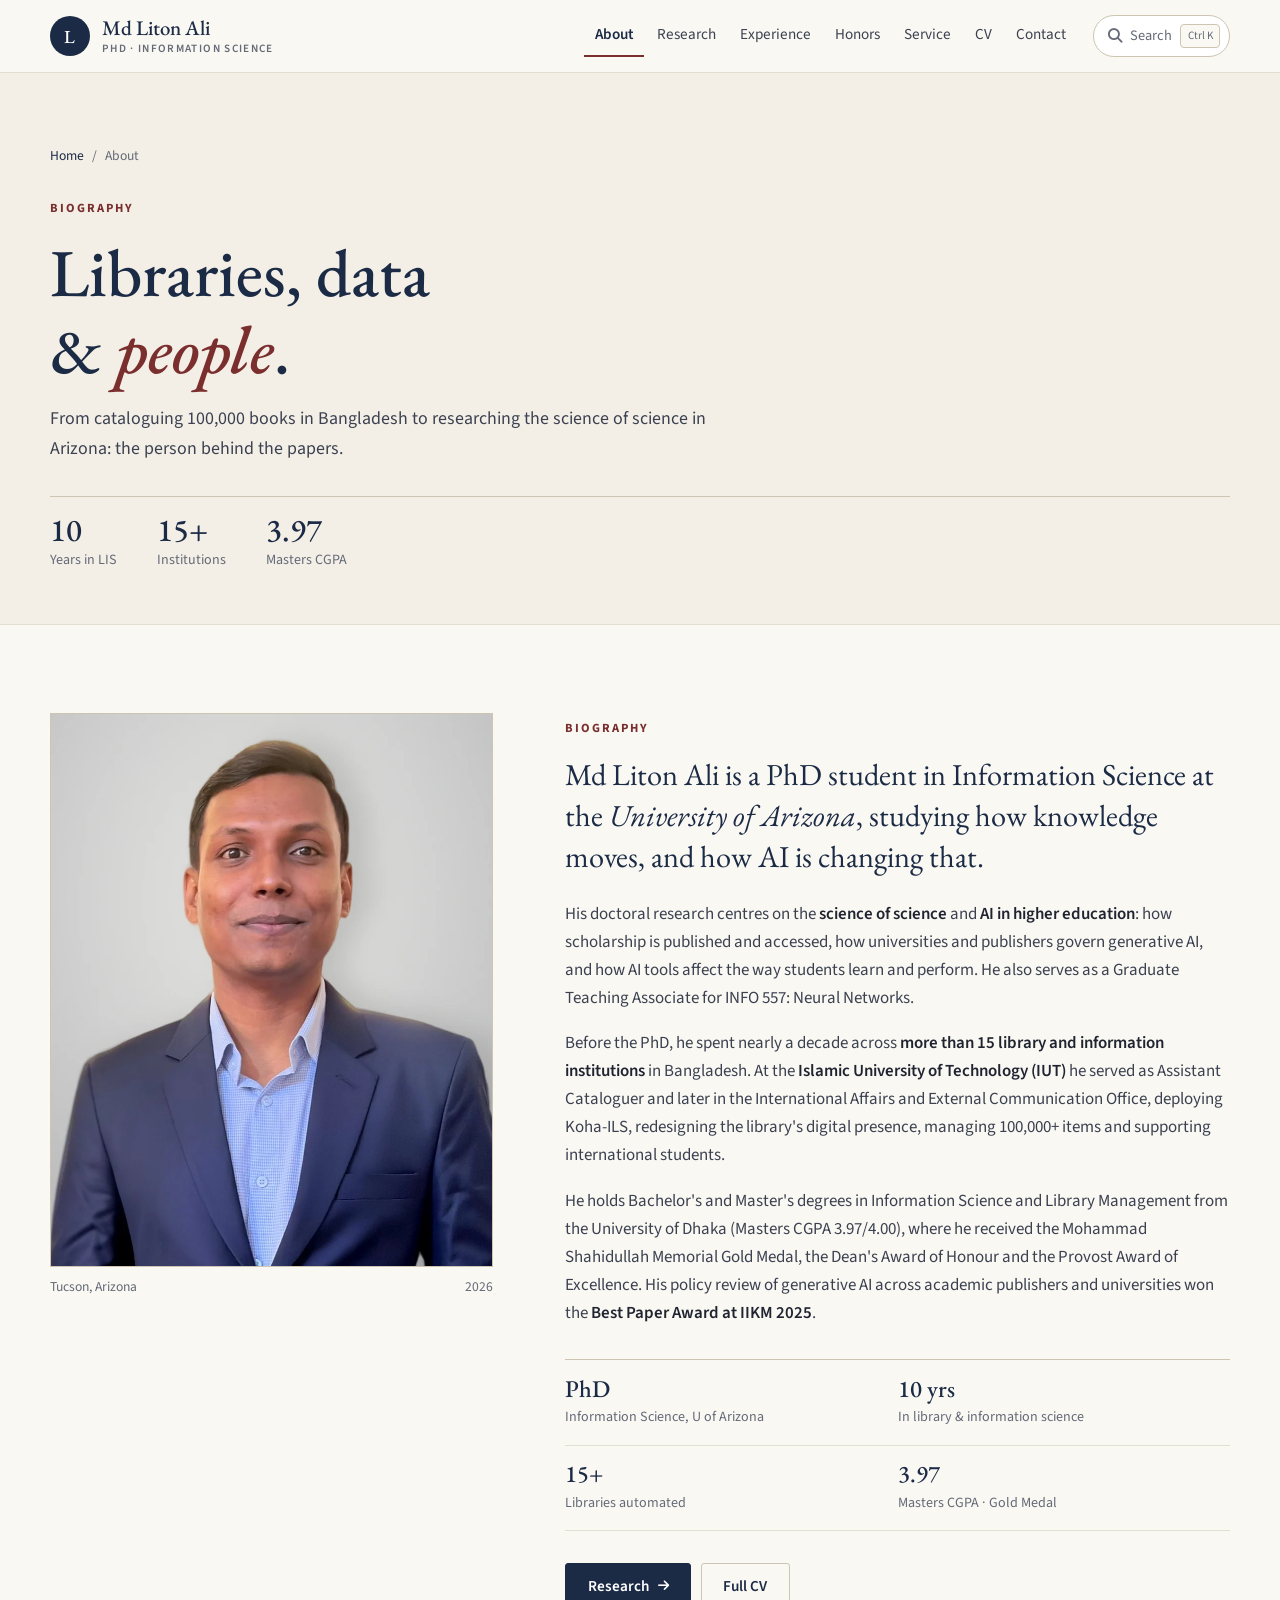
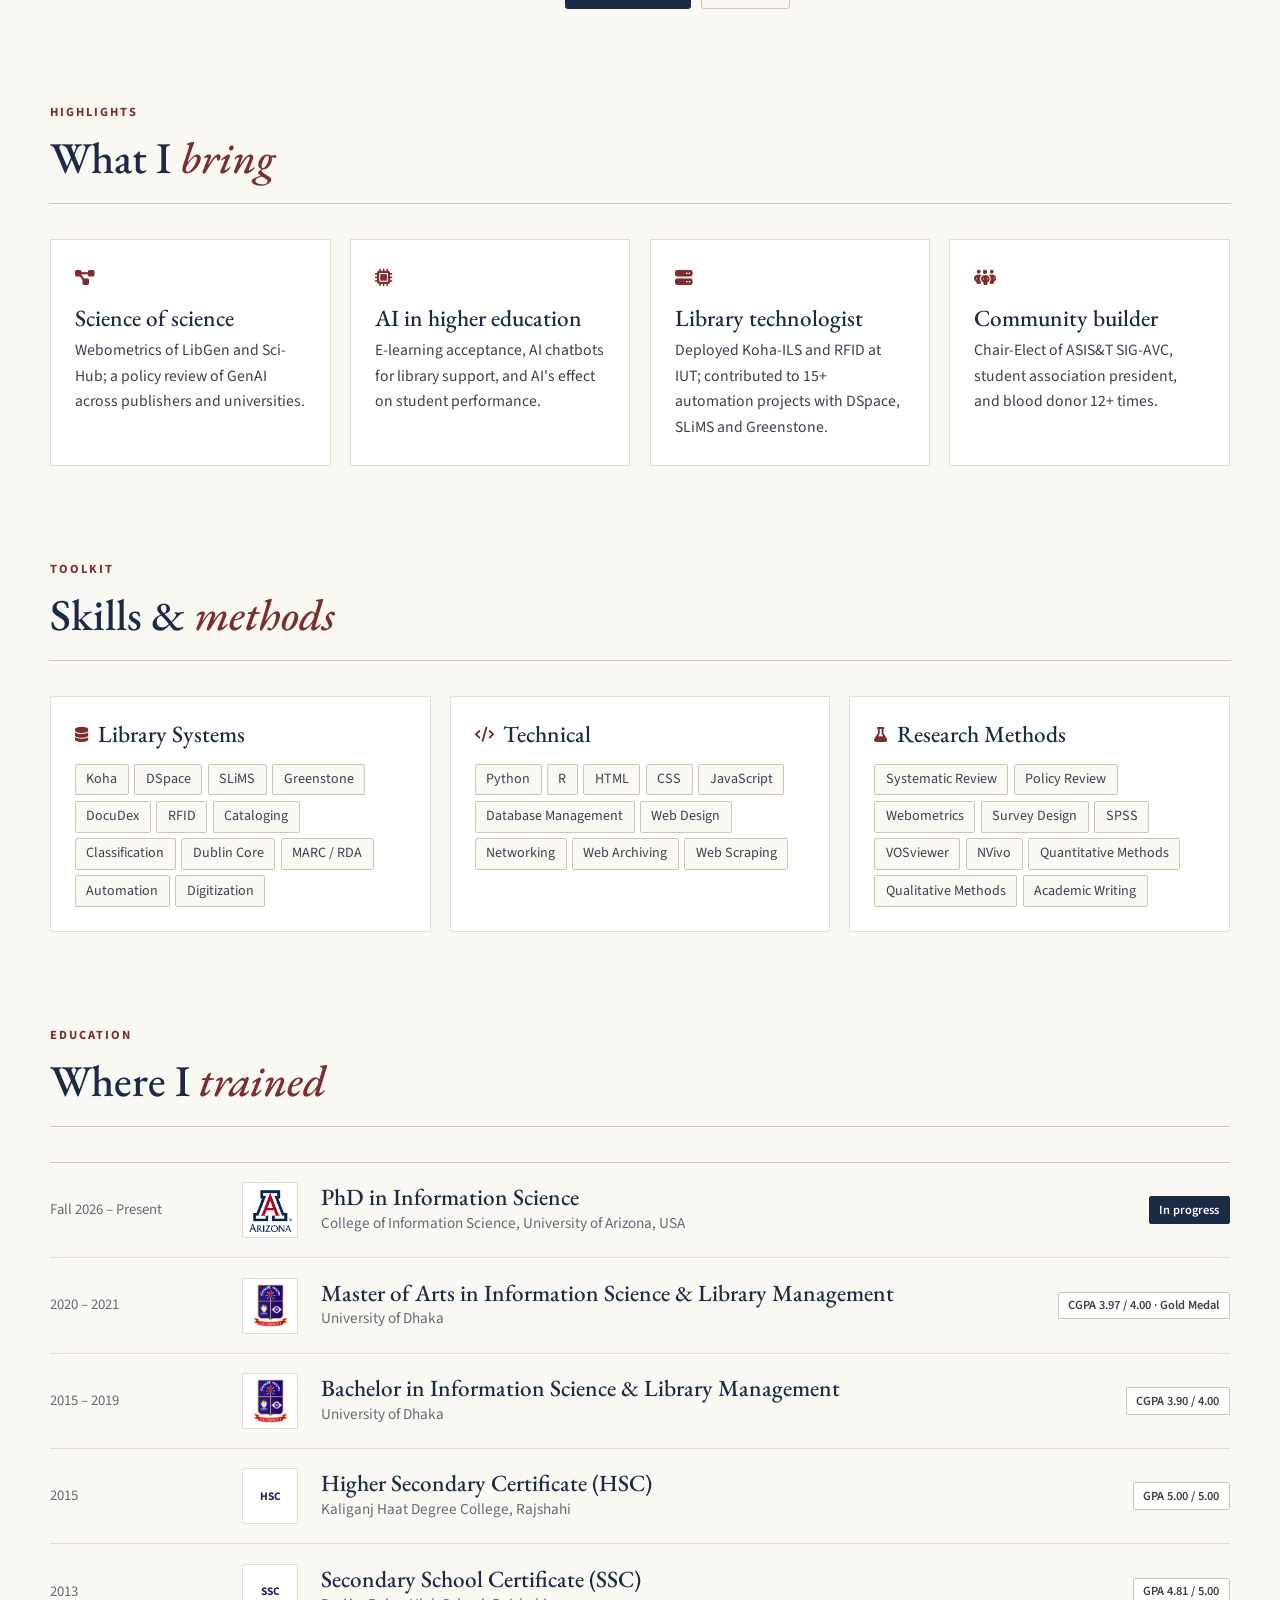
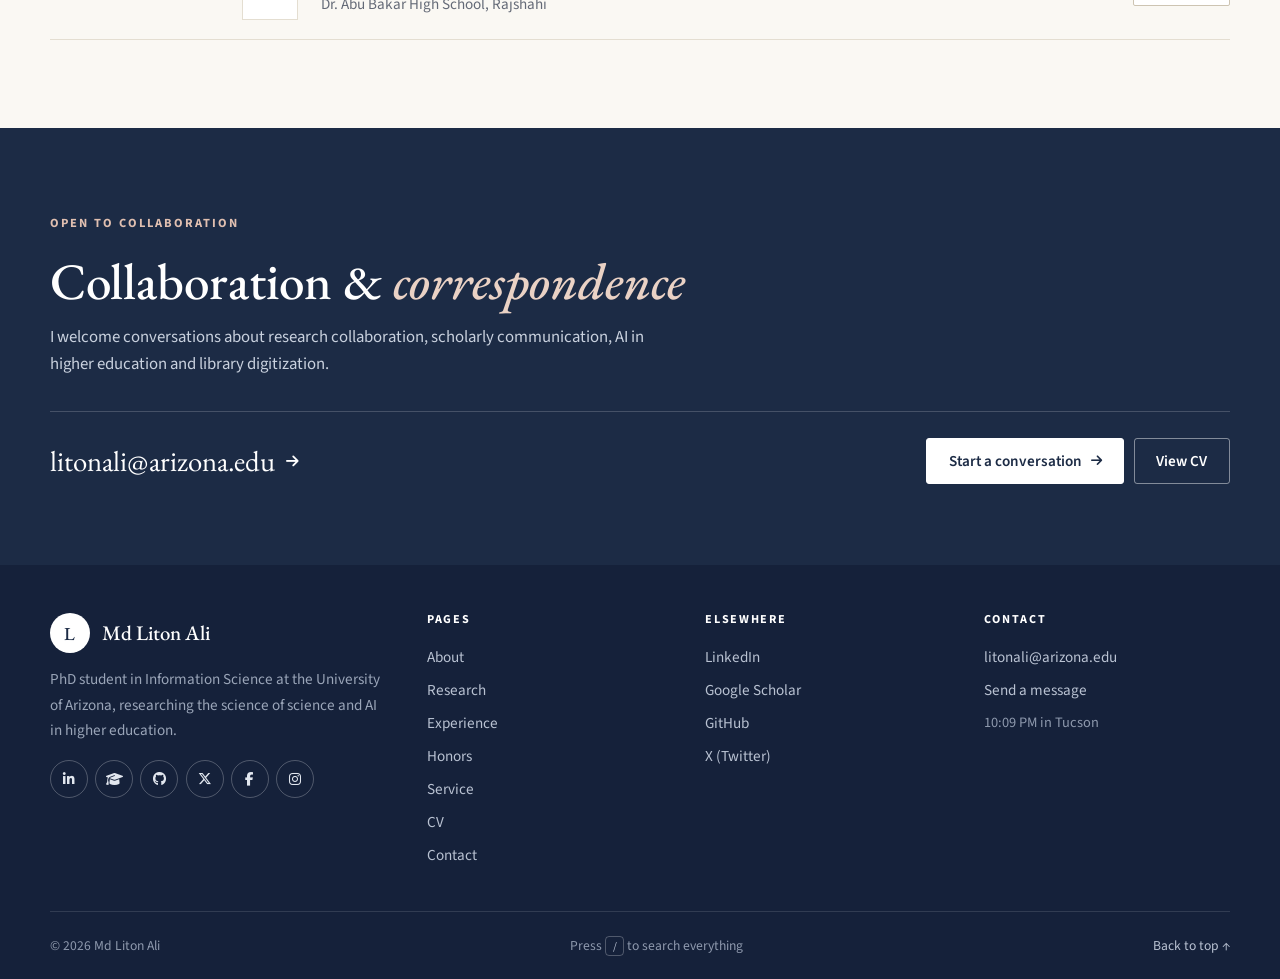
==== commit 4061de95: "Classic academic redesign: ivory/navy palette, serif headings, no colour animation; logo slots for m" ====
--- a/about.html
+++ b/about.html
@@ -10,18 +10,15 @@
 <meta property="og:type" content="website"><meta property="og:title" content="About — Md Liton Ali"><meta property="og:description" content="Biography, skills and education of Md Liton Ali, PhD student in Information Science at the University of Arizona.">
 <meta property="og:url" content="https://www.litonali.com/about.html"><meta property="og:image" content="https://www.litonali.com/images/og-headshot.jpg">
 <meta name="twitter:card" content="summary_large_image"><meta name="twitter:site" content="@3srliton">
-<meta name="theme-color" content="#f3f1ea">
+<meta name="theme-color" content="#1c2b45">
 <link rel="icon" href="favicon.svg" type="image/svg+xml">
-<script>try{var t=localStorage.getItem('theme')||'light';document.documentElement.setAttribute('data-theme',t)}catch(e){}</script>
 <link rel="preconnect" href="https://fonts.googleapis.com"><link rel="preconnect" href="https://fonts.gstatic.com" crossorigin>
-<link href="https://fonts.googleapis.com/css2?family=Geist:wght@300..700&family=Geist+Mono:wght@400;500&family=Instrument+Serif:ital@0;1&display=swap" rel="stylesheet">
+<link href="https://fonts.googleapis.com/css2?family=EB+Garamond:ital,wght@0,400;0,500;0,600;1,400;1,500&family=Source+Sans+3:wght@400;600;700&display=swap" rel="stylesheet">
 <link href="https://cdnjs.cloudflare.com/ajax/libs/font-awesome/6.5.1/css/all.min.css" rel="stylesheet">
 <link rel="stylesheet" href="style.css">
 </head>
 <body>
 <a class="skip-link" href="#main">Skip to content</a>
-<div class="grain" aria-hidden="true"></div>
-<div class="cursor" aria-hidden="true"><span></span></div><div class="cursor-dot" aria-hidden="true"></div>
 <div class="progress" aria-hidden="true"></div>
 <header class="nav">
   <div class="nav-inner">
@@ -29,7 +26,6 @@
     <nav class="nav-links" aria-label="Main"><a href="about.html" aria-current="page">About</a><a href="research.html">Research</a><a href="experience.html">Experience</a><a href="honors.html">Honors</a><a href="service.html">Service</a><a href="cv.html">CV</a><a href="contact.html">Contact</a></nav>
     <div class="nav-tools">
       <button class="search-pill" type="button" data-palette aria-label="Search the site"><i class="fas fa-magnifying-glass" aria-hidden="true"></i><span class="lbl">Search</span><span class="kbd">Ctrl K</span></button>
-      <button class="icon-btn" id="themeToggle" type="button" aria-label="Switch theme"><i class="fas fa-moon theme-dark-ic" aria-hidden="true"></i><i class="fas fa-sun theme-light-ic" aria-hidden="true"></i></button>
       <button class="icon-btn menu-btn" id="menuToggle" type="button" aria-label="Menu" aria-expanded="false" aria-controls="overlay"><i class="fas fa-bars-staggered" aria-hidden="true"></i></button>
     </div>
   </div>
@@ -37,7 +33,7 @@
 <div class="overlay" id="overlay" aria-hidden="true"><nav aria-label="Mobile"><a href="index.html"><small>00</small>Home</a><a href="about.html" aria-current="page"><small>01</small>About</a><a href="research.html"><small>02</small>Research</a><a href="experience.html"><small>03</small>Experience</a><a href="honors.html"><small>04</small>Honors</a><a href="service.html"><small>05</small>Service</a><a href="cv.html"><small>06</small>CV</a><a href="contact.html"><small>07</small>Contact</a></nav><div class="overlay-foot"><a href="mailto:litonali@arizona.edu">litonali@arizona.edu</a><span data-localtime></span></div></div>
 <main id="main">
 
-<section class="phero"><canvas class="shader" aria-hidden="true"></canvas>
+<section class="phero">
   <div class="wrap">
     <div class="crumbs fade-up" style="--d:.1s"><a href="index.html">Home</a><span>/</span><span>About</span></div>
     <div class="fade-up" style="--d:.2s;margin-top:1.6rem"><span class="eyebrow">Biography</span></div>
@@ -48,32 +44,32 @@
 </section>
 <section class="sec">
   <div class="wrap bio">
-    <div class="bio-photo rv"><div class="frame" data-tilt><img src="images/web/headshot-ash.webp" alt="Portrait of Md Liton Ali" width="880" height="1100"></div><div class="cap"><span>Tucson, Arizona</span><span>2026</span></div></div>
+    <div class="bio-photo rv"><div class="frame"><img src="images/web/headshot-ash.webp" alt="Portrait of Md Liton Ali" width="880" height="1100"></div><div class="cap"><span>Tucson, Arizona</span><span>2026</span></div></div>
     <div class="bio-text">
-      <span class="eyebrow rv" data-scramble>Biography</span>
+      <span class="eyebrow rv">Biography</span>
       <p class="lead rv">Md Liton Ali is a PhD student in Information Science at the <em>University of Arizona</em>, studying how knowledge moves, and how AI is changing that.</p>
       <p class="rv">His doctoral research centres on the <strong>science of science</strong> and <strong>AI in higher education</strong>: how scholarship is published and accessed, how universities and publishers govern generative AI, and how AI tools affect the way students learn and perform. He also serves as a Graduate Teaching Associate for INFO 557: Neural Networks.</p>
       <p class="rv">Before the PhD, he spent nearly a decade across <strong>more than 15 library and information institutions</strong> in Bangladesh. At the <strong>Islamic University of Technology (IUT)</strong> he served as Assistant Cataloguer and later in the International Affairs and External Communication Office, deploying Koha-ILS, redesigning the library's digital presence, managing 100,000+ items and supporting international students.</p>
       <p class="rv">He holds Bachelor's and Master's degrees in Information Science and Library Management from the University of Dhaka (Masters CGPA 3.97/4.00), where he received the Mohammad Shahidullah Memorial Gold Medal, the Dean's Award of Honour and the Provost Award of Excellence. His policy review of generative AI across academic publishers and universities won the <strong>Best Paper Award at IIKM 2025</strong>.</p>
       <div class="facts"><div class="fact rv" style="--d:0.00s"><strong>PhD</strong><span>Information Science, U of Arizona</span></div><div class="fact rv" style="--d:0.06s"><strong>10 yrs</strong><span>In library &amp; information science</span></div><div class="fact rv" style="--d:0.12s"><strong>15+</strong><span>Libraries automated</span></div><div class="fact rv" style="--d:0.18s"><strong>3.97</strong><span>Masters CGPA · Gold Medal</span></div></div>
-      <div style="display:flex;gap:.6rem;flex-wrap:wrap;margin-top:2rem" class="rv"><a class="btn magnetic" href="research.html">Research <span class="arr"><i class="fas fa-arrow-right" aria-hidden="true"></i></span></a><a class="btn btn-ghost magnetic" href="cv.html">Full CV</a></div>
+      <div style="display:flex;gap:.6rem;flex-wrap:wrap;margin-top:2rem" class="rv"><a class="btn" href="research.html">Research <span class="arr"><i class="fas fa-arrow-right" aria-hidden="true"></i></span></a><a class="btn btn-ghost" href="cv.html">Full CV</a></div>
     </div>
   </div>
 </section>
-<section class="sec" style="padding-top:0"><div class="wrap"><div class="sec-head"><div><span class="eyebrow rv" data-scramble>Highlights</span><h2 class="rv-clip">What I <em>bring</em></h2></div></div><div class="grid g4"><div class="spot box rv" style="--d:0.00s"><span class="ic"><i class="fas fa-diagram-project" aria-hidden="true"></i></span><h3>Science of science</h3><p>Webometrics of LibGen and Sci-Hub; a policy review of GenAI across publishers and universities.</p></div><div class="spot box rv" style="--d:0.06s"><span class="ic"><i class="fas fa-microchip" aria-hidden="true"></i></span><h3>AI in higher education</h3><p>E-learning acceptance, AI chatbots for library support, and AI&#x27;s effect on student performance.</p></div><div class="spot box rv" style="--d:0.12s"><span class="ic"><i class="fas fa-server" aria-hidden="true"></i></span><h3>Library technologist</h3><p>Deployed Koha-ILS and RFID at IUT; contributed to 15+ automation projects with DSpace, SLiMS and Greenstone.</p></div><div class="spot box rv" style="--d:0.18s"><span class="ic"><i class="fas fa-people-group" aria-hidden="true"></i></span><h3>Community builder</h3><p>Chair-Elect of ASIS&amp;T SIG-AVC, student association president, and blood donor 12+ times.</p></div></div></div></section>
-<section class="sec" id="skills" style="padding-top:0"><div class="wrap"><div class="sec-head"><div><span class="eyebrow rv" data-scramble>Toolkit</span><h2 class="rv-clip">Skills &amp; <em>methods</em></h2></div></div><div class="skills"><div class="spot skill-col rv" style="--d:0.00s"><h3><i class="fas fa-database" aria-hidden="true"></i>Library Systems</h3><div class="pills"><span class="pill">Koha</span><span class="pill">DSpace</span><span class="pill">SLiMS</span><span class="pill">Greenstone</span><span class="pill">DocuDex</span><span class="pill">RFID</span><span class="pill">Cataloging</span><span class="pill">Classification</span><span class="pill">Dublin Core</span><span class="pill">MARC / RDA</span><span class="pill">Automation</span><span class="pill">Digitization</span></div></div><div class="spot skill-col rv" style="--d:0.08s"><h3><i class="fas fa-code" aria-hidden="true"></i>Technical</h3><div class="pills"><span class="pill">Python</span><span class="pill">R</span><span class="pill">HTML</span><span class="pill">CSS</span><span class="pill">JavaScript</span><span class="pill">Database Management</span><span class="pill">Web Design</span><span class="pill">Networking</span><span class="pill">Web Archiving</span><span class="pill">Web Scraping</span></div></div><div class="spot skill-col rv" style="--d:0.16s"><h3><i class="fas fa-flask" aria-hidden="true"></i>Research Methods</h3><div class="pills"><span class="pill">Systematic Review</span><span class="pill">Policy Review</span><span class="pill">Webometrics</span><span class="pill">Survey Design</span><span class="pill">SPSS</span><span class="pill">VOSviewer</span><span class="pill">NVivo</span><span class="pill">Quantitative Methods</span><span class="pill">Qualitative Methods</span><span class="pill">Academic Writing</span></div></div></div></div></section>
-<section class="sec" id="education" style="padding-top:0"><div class="wrap"><div class="sec-head"><div><span class="eyebrow rv" data-scramble>Education</span><h2 class="rv-clip">Where I <em>trained</em></h2></div></div><div class="degrees"><div class="deg rv current"><span class="yrs">Fall 2026 – Present</span><span class="seal"><img src="images/web/university-of-arizona-logo.webp" alt="" loading="lazy"></span><div><h3><em>PhD</em> in Information Science</h3><p>College of Information Science, University of Arizona, USA</p></div><span class="tag tag--lime">In progress</span></div><div class="deg rv"><span class="yrs">2020 – 2021</span><span class="seal"><img src="images/web/university-of-dhaka-logo.webp" alt="" loading="lazy"></span><div><h3>Master of Arts in Information Science &amp; Library Management</h3><p>University of Dhaka</p></div><span class="tag">CGPA 3.97 / 4.00 · Gold Medal</span></div><div class="deg rv"><span class="yrs">2015 – 2019</span><span class="seal"><img src="images/web/university-of-dhaka-logo.webp" alt="" loading="lazy"></span><div><h3>Bachelor in Information Science &amp; Library Management</h3><p>University of Dhaka</p></div><span class="tag">CGPA 3.90 / 4.00</span></div><div class="deg rv"><span class="yrs">2015</span><span class="seal">HSC</span><div><h3>Higher Secondary Certificate (HSC)</h3><p>Kaliganj Haat Degree College, Rajshahi</p></div><span class="tag">GPA 5.00 / 5.00</span></div><div class="deg rv"><span class="yrs">2013</span><span class="seal">SSC</span><div><h3>Secondary School Certificate (SSC)</h3><p>Dr. Abu Bakar High School, Rajshahi</p></div><span class="tag">GPA 4.81 / 5.00</span></div></div></div></section>
+<section class="sec" style="padding-top:0"><div class="wrap"><div class="sec-head"><div><span class="eyebrow">Highlights</span><h2>What I <em>bring</em></h2></div></div><div class="grid g4"><div class="spot box rv" style="--d:0.00s"><span class="ic"><i class="fas fa-diagram-project" aria-hidden="true"></i></span><h3>Science of science</h3><p>Webometrics of LibGen and Sci-Hub; a policy review of GenAI across publishers and universities.</p></div><div class="spot box rv" style="--d:0.06s"><span class="ic"><i class="fas fa-microchip" aria-hidden="true"></i></span><h3>AI in higher education</h3><p>E-learning acceptance, AI chatbots for library support, and AI&#x27;s effect on student performance.</p></div><div class="spot box rv" style="--d:0.12s"><span class="ic"><i class="fas fa-server" aria-hidden="true"></i></span><h3>Library technologist</h3><p>Deployed Koha-ILS and RFID at IUT; contributed to 15+ automation projects with DSpace, SLiMS and Greenstone.</p></div><div class="spot box rv" style="--d:0.18s"><span class="ic"><i class="fas fa-people-group" aria-hidden="true"></i></span><h3>Community builder</h3><p>Chair-Elect of ASIS&amp;T SIG-AVC, student association president, and blood donor 12+ times.</p></div></div></div></section>
+<section class="sec" id="skills" style="padding-top:0"><div class="wrap"><div class="sec-head"><div><span class="eyebrow">Toolkit</span><h2>Skills &amp; <em>methods</em></h2></div></div><div class="skills"><div class="spot skill-col rv" style="--d:0.00s"><h3><i class="fas fa-database" aria-hidden="true"></i>Library Systems</h3><div class="pills"><span class="pill">Koha</span><span class="pill">DSpace</span><span class="pill">SLiMS</span><span class="pill">Greenstone</span><span class="pill">DocuDex</span><span class="pill">RFID</span><span class="pill">Cataloging</span><span class="pill">Classification</span><span class="pill">Dublin Core</span><span class="pill">MARC / RDA</span><span class="pill">Automation</span><span class="pill">Digitization</span></div></div><div class="spot skill-col rv" style="--d:0.08s"><h3><i class="fas fa-code" aria-hidden="true"></i>Technical</h3><div class="pills"><span class="pill">Python</span><span class="pill">R</span><span class="pill">HTML</span><span class="pill">CSS</span><span class="pill">JavaScript</span><span class="pill">Database Management</span><span class="pill">Web Design</span><span class="pill">Networking</span><span class="pill">Web Archiving</span><span class="pill">Web Scraping</span></div></div><div class="spot skill-col rv" style="--d:0.16s"><h3><i class="fas fa-flask" aria-hidden="true"></i>Research Methods</h3><div class="pills"><span class="pill">Systematic Review</span><span class="pill">Policy Review</span><span class="pill">Webometrics</span><span class="pill">Survey Design</span><span class="pill">SPSS</span><span class="pill">VOSviewer</span><span class="pill">NVivo</span><span class="pill">Quantitative Methods</span><span class="pill">Qualitative Methods</span><span class="pill">Academic Writing</span></div></div></div></div></section>
+<section class="sec" id="education" style="padding-top:0"><div class="wrap"><div class="sec-head"><div><span class="eyebrow">Education</span><h2>Where I <em>trained</em></h2></div></div><div class="degrees"><div class="deg rv current"><span class="yrs">Fall 2026 – Present</span><span class="seal"><img src="images/web/university-of-arizona-logo.webp" alt="" loading="lazy"></span><div><h3><em>PhD</em> in Information Science</h3><p>College of Information Science, University of Arizona, USA</p></div><span class="tag tag--lime">In progress</span></div><div class="deg rv"><span class="yrs">2020 – 2021</span><span class="seal"><img src="images/web/university-of-dhaka-logo.webp" alt="" loading="lazy"></span><div><h3>Master of Arts in Information Science &amp; Library Management</h3><p>University of Dhaka</p></div><span class="tag">CGPA 3.97 / 4.00 · Gold Medal</span></div><div class="deg rv"><span class="yrs">2015 – 2019</span><span class="seal"><img src="images/web/university-of-dhaka-logo.webp" alt="" loading="lazy"></span><div><h3>Bachelor in Information Science &amp; Library Management</h3><p>University of Dhaka</p></div><span class="tag">CGPA 3.90 / 4.00</span></div><div class="deg rv"><span class="yrs">2015</span><span class="seal">HSC</span><div><h3>Higher Secondary Certificate (HSC)</h3><p>Kaliganj Haat Degree College, Rajshahi</p></div><span class="tag">GPA 5.00 / 5.00</span></div><div class="deg rv"><span class="yrs">2013</span><span class="seal">SSC</span><div><h3>Secondary School Certificate (SSC)</h3><p>Dr. Abu Bakar High School, Rajshahi</p></div><span class="tag">GPA 4.81 / 5.00</span></div></div></div></section>
 
-<section class="mega ink"><canvas class="shader" aria-hidden="true"></canvas><div class="wrap" style="position:relative;z-index:2">
+<section class="mega"><div class="wrap">
   <span class="eyebrow rv">Open to collaboration</span>
-  <h2 class="rv" style="--d:.1s;margin-top:1.4rem">Let's build<br><em>knowledge</em> together.</h2>
+  <h2 class="rv" style="margin-top:1rem">Collaboration &amp; <em>correspondence</em></h2><p class="mega-p">I welcome conversations about research collaboration, scholarly communication, AI in higher education and library digitization.</p>
   <div class="mega-row rv" style="--d:.2s">
-    <a class="mega-mail" href="mailto:litonali@arizona.edu" data-cursor="Email">litonali@arizona.edu <i class="fas fa-arrow-right" aria-hidden="true"></i></a>
-    <div style="display:flex;gap:.6rem;flex-wrap:wrap"><a class="btn btn-lime magnetic" href="contact.html">Start a conversation <span class="arr"><i class="fas fa-arrow-right" aria-hidden="true"></i></span></a><a class="btn btn-ghost magnetic" href="cv.html">View CV</a></div>
+    <a class="mega-mail" href="mailto:litonali@arizona.edu">litonali@arizona.edu <i class="fas fa-arrow-right" aria-hidden="true"></i></a>
+    <div style="display:flex;gap:.6rem;flex-wrap:wrap"><a class="btn" href="contact.html">Start a conversation <span class="arr"><i class="fas fa-arrow-right" aria-hidden="true"></i></span></a><a class="btn btn-ghost" href="cv.html">View CV</a></div>
   </div>
 </div></section>
 </main>
-<footer class="footer ink">
+<footer class="footer">
   <div class="wrap">
     <div class="f-grid">
       <div><a class="brand" href="index.html"><span class="mono-mark"><b>L</b></span><span class="brand-name">Md Liton Ali</span></a>
@@ -84,7 +80,6 @@
     </div>
     <div class="f-bottom"><span>&copy; <span data-year>2026</span> Md Liton Ali</span><span>Press <span class="kbd">/</span> to search everything</span><a href="#main">Back to top ↑</a></div>
   </div>
-  <div class="wordmark" aria-hidden="true">Liton Ali</div>
 </footer>
 <div class="palette" id="palette" role="dialog" aria-modal="true" aria-label="Search the site" aria-hidden="true">
   <div class="palette-box">
--- a/style.css
+++ b/style.css
@@ -1,812 +1,582 @@
 /* =====================================================================
-   MD LITON ALI — v2 "Signal" design system
-   Instrument Serif (display) · Geist (text) · Geist Mono (labels)
-   Dark-first, light theme supported
+   MD LITON ALI — Classic academic design
+   EB Garamond (headings) · Source Sans 3 (text)
+   Ivory paper, deep navy ink, oxblood accent. No decorative motion.
    ===================================================================== */
 
 :root {
-  --bg: #07080d;
-  --bg-2: #0b0d15;
-  --panel: #0f121c;
-  --panel-2: #141826;
-  --glass: rgba(255, 255, 255, .035);
-  --glass-2: rgba(255, 255, 255, .06);
-  --line: rgba(255, 255, 255, .09);
-  --line-2: rgba(255, 255, 255, .16);
-  --text: #eef0f7;
-  --text-2: #c6cad8;
-  --muted: #8f96ab;
-  --lime: #c3f53c;
-  --lime-ink: #c3f53c;
-  --indigo: #7c83ff;
-  --cyan: #5ee7ff;
-  --amber: #ffb547;
-  --rose: #ff7a90;
-  --on-lime: #0b0d07;
-  --ring: #c3f53c;
-  --shadow: 0 30px 80px -30px rgba(0, 0, 0, .8);
-  --r-lg: 28px;
-  --r: 20px;
-  --r-sm: 12px;
-  --f-display: 'Instrument Serif', 'Times New Roman', serif;
-  --f-text: 'Geist', 'Inter', system-ui, -apple-system, 'Segoe UI', sans-serif;
-  --f-mono: 'Geist Mono', ui-monospace, SFMono-Regular, Menlo, monospace;
-  --ease: cubic-bezier(.22, 1, .36, 1);
-  --ease-in: cubic-bezier(.7, 0, .84, 0);
-  --nav-h: 76px;
-  --grain-o: .07;
-  color-scheme: dark;
-}
-:root[data-theme="light"] {
-  --bg: #f3f1ea;
-  --bg-2: #ebe8df;
+  --paper: #faf8f3;
+  --paper-2: #f3efe6;
+  --card: #ffffff;
   --panel: #ffffff;
-  --panel-2: #f8f6f1;
-  --glass: rgba(10, 12, 20, .025);
-  --glass-2: rgba(10, 12, 20, .05);
-  --line: rgba(10, 12, 20, .1);
-  --line-2: rgba(10, 12, 20, .18);
-  --text: #0c0e16;
-  --text-2: #2c303d;
-  --muted: #5d6273;
-  --lime-ink: #3f6a0a;
-  --indigo: #4338ca;
-  --cyan: #0e7490;
-  --amber: #b45309;
-  --rose: #be123c;
-  --ring: #4338ca;
-  --shadow: 0 30px 70px -34px rgba(20, 20, 40, .35);
-  --grain-o: .05;
+  --navy: #1c2b45;
+  --navy-2: #2a3d5e;
+  --text: #1f2430;
+  --text-2: #3b4150;
+  --muted: #646a77;
+  --line: #e4ded1;
+  --line-2: #cdc4b2;
+  --accent: #7a2e2e;
+  --gold: #946f2f;
+  --ring: #2a3d5e;
+  --serif: 'EB Garamond', Garamond, 'Times New Roman', serif;
+  --sans: 'Source Sans 3', 'Segoe UI', system-ui, -apple-system, sans-serif;
+  --nav-h: 72px;
   color-scheme: light;
 }
-.ink, :root[data-theme="light"] .ink {
-  --bg: #07080d; --bg-2: #0b0d15; --panel: #0f121c; --panel-2: #141826;
-  --glass: rgba(255,255,255,.035); --glass-2: rgba(255,255,255,.06); --line: rgba(255,255,255,.09); --line-2: rgba(255,255,255,.16);
-  --text: #eef0f7; --text-2: #c6cad8; --muted: #8f96ab; --lime-ink: #c3f53c; --indigo: #7c83ff; --cyan: #5ee7ff; --amber: #ffb547; --rose: #ff7a90; --ring: #c3f53c;
-  background: var(--bg); color: var(--text); color-scheme: dark;
-}
-
-
-@view-transition { navigation: auto; }
-::view-transition-old(root) { animation: vt-out .35s var(--ease-in) both; }
-::view-transition-new(root) { animation: vt-in .55s var(--ease) both; }
-@keyframes vt-out { to { opacity: 0; transform: translateY(-14px); filter: blur(6px); } }
-@keyframes vt-in { from { opacity: 0; transform: translateY(18px); filter: blur(6px); } }
 
 *, *::before, *::after { box-sizing: border-box; }
 * { margin: 0; padding: 0; }
-html { scroll-behavior: smooth; -webkit-text-size-adjust: 100%; scroll-padding-top: calc(var(--nav-h) + 16px); }
-body {
-  font-family: var(--f-text); font-size: 1rem; line-height: 1.6; color: var(--text); background: var(--bg);
-  overflow-x: hidden; -webkit-font-smoothing: antialiased; text-rendering: optimizeLegibility;
-  transition: background-color .4s var(--ease), color .4s var(--ease);
-}
+html { -webkit-text-size-adjust: 100%; scroll-padding-top: calc(var(--nav-h) + 16px); scroll-behavior: smooth; }
+body { font-family: var(--sans); font-size: 1.0625rem; line-height: 1.65; color: var(--text); background: var(--paper); -webkit-font-smoothing: antialiased; overflow-x: hidden; }
 img { max-width: 100%; display: block; }
 a { color: inherit; text-decoration: none; }
 button { font: inherit; color: inherit; background: none; border: 0; cursor: pointer; }
 ul, ol { list-style: none; }
-h1, h2, h3, h4 { font-weight: 400; line-height: 1.05; letter-spacing: -.02em; text-wrap: balance; }
+h1, h2, h3, h4 { font-family: var(--serif); font-weight: 500; line-height: 1.15; color: var(--navy); text-wrap: balance; }
+h1 em, h2 em, h3 em { color: var(--accent); font-style: italic; }
 p { text-wrap: pretty; }
-em { font-style: italic; }
-::selection { background: var(--lime); color: #0b0d07; }
-:focus-visible { outline: 2px solid var(--ring); outline-offset: 3px; border-radius: 8px; }
+::selection { background: #e7dcc8; }
+:focus-visible { outline: 2px solid var(--ring); outline-offset: 3px; border-radius: 2px; }
 .sr-only { position: absolute; width: 1px; height: 1px; overflow: hidden; clip: rect(0 0 0 0); white-space: nowrap; }
-.skip-link { position: absolute; left: 1rem; top: -80px; z-index: 5000; background: var(--lime); color: #0b0d07; padding: .7rem 1rem; border-radius: 10px; font-weight: 600; }
+.skip-link { position: absolute; left: 1rem; top: -80px; z-index: 5000; background: var(--navy); color: #fff; padding: .6rem 1rem; }
 .skip-link:focus { top: 1rem; }
-
-.wrap { width: min(1320px, 100% - 2rem); margin-inline: auto; }
-@media (min-width: 768px) { .wrap { width: min(1320px, 100% - 5rem); } }
-
-.serif { font-family: var(--f-display); font-weight: 400; letter-spacing: -.01em; }
-.mono { font-family: var(--f-mono); }
-.ital { font-family: var(--f-display); font-style: italic; }
-.hl { color: var(--lime-ink); }
-.grad {
-  background: linear-gradient(100deg, var(--indigo), var(--cyan) 45%, var(--lime) 90%);
-  -webkit-background-clip: text; background-clip: text; color: transparent;
-}
-
-/* ---------- Grain + glow layers ---------- */
-.grain {
-  position: fixed; inset: -50%; z-index: 4000; pointer-events: none; opacity: var(--grain-o);
-  background-image: url("data:image/svg+xml,%3Csvg xmlns='http://www.w3.org/2000/svg' width='220' height='220'%3E%3Cfilter id='n'%3E%3CfeTurbulence type='fractalNoise' baseFrequency='.85' numOctaves='3' stitchTiles='stitch'/%3E%3C/filter%3E%3Crect width='100%25' height='100%25' filter='url(%23n)'/%3E%3C/svg%3E");
-  animation: grain 8s steps(10) infinite;
-}
-@keyframes grain { 0%,100% { transform: translate(0,0); } 10% { transform: translate(-5%,-10%); } 30% { transform: translate(3%,-15%); } 50% { transform: translate(12%,9%); } 70% { transform: translate(9%,4%); } 90% { transform: translate(-1%,7%); } }
-
-/* ---------- Cursor ---------- */
-.cursor, .cursor-dot { position: fixed; top: 0; left: 0; z-index: 4500; pointer-events: none; border-radius: 50%; opacity: 0; transition: opacity .3s; }
-.cursor { width: 38px; height: 38px; margin: -19px 0 0 -19px; border: 1px solid var(--text); display: grid; place-items: center;
-  transition: width .35s var(--ease), height .35s var(--ease), margin .35s var(--ease), background-color .35s, border-color .35s, opacity .3s; mix-blend-mode: difference; }
-.cursor-dot { width: 6px; height: 6px; margin: -3px 0 0 -3px; background: var(--lime); }
-.cursor span { font-family: var(--f-mono); font-size: .62rem; letter-spacing: .06em; text-transform: uppercase; color: #000; opacity: 0; transition: opacity .2s; }
-.cursor.is-link { width: 64px; height: 64px; margin: -32px 0 0 -32px; background: #fff; border-color: #fff; }
-.cursor.is-label { width: 88px; height: 88px; margin: -44px 0 0 -44px; background: var(--lime); border-color: var(--lime); mix-blend-mode: normal; }
-.cursor.is-label span { opacity: 1; }
-body.has-cursor .cursor, body.has-cursor .cursor-dot { opacity: 1; }
-@media (hover: none), (pointer: coarse) { .cursor, .cursor-dot { display: none; } }
-
-/* ---------- Progress ---------- */
-.progress { position: fixed; inset: 0 0 auto 0; height: 2px; z-index: 3000; transform-origin: 0 50%; transform: scaleX(0);
-  background: linear-gradient(90deg, var(--indigo), var(--cyan), var(--lime)); }
-
-/* ---------- Nav ---------- */
-.nav { position: fixed; top: 14px; left: 0; right: 0; z-index: 2000; pointer-events: none; transition: transform .5s var(--ease); }
-.nav.hide { transform: translateY(-120%); }
-.nav-inner {
-  pointer-events: auto; width: min(1320px, 100% - 1.5rem); margin-inline: auto; height: 60px;
-  display: flex; align-items: center; gap: .6rem; padding: 0 .5rem 0 .9rem; border-radius: 999px;
-  background: color-mix(in srgb, var(--bg) 62%, transparent); border: 1px solid var(--line);
-  backdrop-filter: blur(18px) saturate(1.5); -webkit-backdrop-filter: blur(18px) saturate(1.5);
-  box-shadow: 0 10px 40px -20px rgba(0,0,0,.6);
-}
-.brand { display: flex; align-items: center; gap: .65rem; flex-shrink: 0; }
-.mono-mark {
-  width: 38px; height: 38px; border-radius: 50%; display: grid; place-items: center; position: relative;
-  background: conic-gradient(from 210deg, var(--indigo), var(--cyan), var(--lime), var(--indigo));
-  color: #07080d; font-family: var(--f-display); font-style: italic; font-size: 1.15rem; line-height: 1;
-}
-.mono-mark::after { content: ''; position: absolute; inset: 2px; border-radius: 50%; background: var(--bg); z-index: 0; }
-.mono-mark b { position: relative; z-index: 1; color: var(--text); font-weight: 400; }
-.brand-name { font-weight: 600; font-size: .95rem; letter-spacing: -.01em; }
-.brand-name small { display: block; font-family: var(--f-mono); font-weight: 400; font-size: .62rem; color: var(--muted); letter-spacing: .08em; text-transform: uppercase; }
+.wrap { width: min(1180px, 100% - 2rem); margin-inline: auto; }
+@media (min-width: 768px) { .wrap { width: min(1180px, 100% - 4rem); } }
+.serif { font-family: var(--serif); }
+.mono { font-family: var(--sans); }
+.hl { color: var(--accent); }
+.progress { position: fixed; inset: 0 0 auto 0; height: 2px; z-index: 3000; transform-origin: 0 50%; transform: scaleX(0); background: var(--navy); }
+
+/* ---------- Navigation ---------- */
+.nav { position: sticky; top: 0; z-index: 2000; background: rgba(250, 248, 243, .97); border-bottom: 1px solid var(--line); transition: transform .3s ease; }
+.nav.hide { transform: translateY(-100%); }
+.nav-inner { width: min(1180px, 100% - 2rem); margin-inline: auto; height: var(--nav-h); display: flex; align-items: center; gap: 1rem; }
+@media (min-width: 768px) { .nav-inner { width: min(1180px, 100% - 4rem); } }
+.brand { display: flex; align-items: center; gap: .75rem; flex-shrink: 0; }
+.mono-mark { width: 40px; height: 40px; border-radius: 50%; display: grid; place-items: center; background: var(--navy); color: #fff; font-family: var(--serif); font-size: 1.15rem; letter-spacing: .02em; }
+.mono-mark b { font-weight: 500; }
+.brand-name { font-family: var(--serif); font-size: 1.3rem; font-weight: 500; color: var(--navy); line-height: 1.1; }
+.brand-name small { display: block; font-family: var(--sans); font-size: .7rem; letter-spacing: .12em; text-transform: uppercase; color: var(--muted); font-weight: 600; margin-top: 3px; }
 .nav-links { display: flex; gap: .1rem; margin-left: auto; }
-.nav-links a {
-  position: relative; padding: .5rem .85rem; border-radius: 999px; font-size: .88rem; color: var(--text-2); font-weight: 500;
-  transition: color .25s, background-color .25s;
-}
-.nav-links a:hover { color: var(--text); background: var(--glass-2); }
-.nav-links a[aria-current="page"] { color: var(--on-lime); background: var(--lime); }
-:root[data-theme="light"] .nav-links a[aria-current="page"] { background: var(--text); color: var(--bg); }
-.nav-tools { display: flex; gap: .35rem; align-items: center; }
-.icon-btn {
-  width: 44px; height: 44px; border-radius: 50%; display: grid; place-items: center; color: var(--text-2);
-  border: 1px solid var(--line); background: var(--glass); transition: color .25s, border-color .25s, transform .25s var(--ease);
-}
-.icon-btn:hover { color: var(--text); border-color: var(--line-2); }
-.search-pill { height: 44px; display: inline-flex; align-items: center; gap: .55rem; padding: 0 .5rem 0 1rem; border-radius: 999px; border: 1px solid var(--line); background: var(--glass); color: var(--muted); font-size: .85rem; transition: color .25s, border-color .25s; }
-.search-pill:hover { color: var(--text); border-color: var(--line-2); }
-.kbd { font-family: var(--f-mono); font-size: .66rem; padding: .18rem .45rem; border-radius: 6px; border: 1px solid var(--line); color: var(--muted); background: var(--glass); }
-.theme-dark-ic { display: none; }
-:root[data-theme="light"] .theme-dark-ic { display: inline; }
-:root[data-theme="light"] .theme-light-ic { display: none; }
+.nav-links a { padding: .45rem .7rem; font-size: .95rem; color: var(--text-2); border-bottom: 2px solid transparent; transition: color .2s, border-color .2s; }
+.nav-links a:hover { color: var(--navy); }
+.nav-links a[aria-current="page"] { color: var(--navy); font-weight: 600; border-bottom-color: var(--accent); }
+.nav-tools { display: flex; gap: .4rem; align-items: center; }
+.icon-btn { width: 42px; height: 42px; border-radius: 50%; display: grid; place-items: center; color: var(--text-2); border: 1px solid var(--line-2); background: var(--card); transition: border-color .2s, color .2s; }
+.icon-btn:hover { color: var(--navy); border-color: var(--navy); }
+.search-pill { height: 42px; display: inline-flex; align-items: center; gap: .5rem; padding: 0 .55rem 0 .9rem; border-radius: 999px; border: 1px solid var(--line-2); background: var(--card); color: var(--muted); font-size: .9rem; }
+.search-pill:hover { color: var(--navy); border-color: var(--navy); }
+.kbd { font-size: .7rem; padding: .1rem .4rem; border-radius: 4px; border: 1px solid var(--line-2); color: var(--muted); background: var(--paper); }
 .menu-btn { display: none; }
-@media (max-width: 1100px) { .search-pill .lbl, .search-pill .kbd { display: none; } .search-pill { width: 44px; padding: 0; justify-content: center; } }
-@media (max-width: 980px) {
-  .nav-links { display: none; }
-  .menu-btn { display: grid; }
-  .nav-tools { margin-left: auto; }
-}
-@media (max-width: 400px) { .brand-name small { display: none; } }
-
-/* Mobile overlay menu */
-.overlay {
-  position: fixed; inset: 0; z-index: 1900; background: var(--bg); display: flex; flex-direction: column; justify-content: center;
-  padding: 6rem 1.5rem 2rem; clip-path: circle(0% at calc(100% - 44px) 44px); transition: clip-path .7s var(--ease); visibility: hidden;
-}
-.overlay.open { clip-path: circle(150% at calc(100% - 44px) 44px); visibility: visible; }
-.overlay nav { display: grid; gap: .1rem; }
-.overlay a { font-family: var(--f-display); font-size: clamp(2.6rem, 11vw, 4.5rem); line-height: 1.05; display: flex; align-items: baseline; gap: 1rem;
-  opacity: 0; transform: translateY(30px); transition: opacity .5s var(--ease), transform .5s var(--ease), color .2s; }
-.overlay a small { font-family: var(--f-mono); font-size: .75rem; color: var(--muted); }
-.overlay a[aria-current="page"] { color: var(--lime-ink); font-style: italic; }
-.overlay.open a { opacity: 1; transform: none; }
-.overlay-foot { margin-top: 2.5rem; display: flex; flex-wrap: wrap; gap: 1rem; justify-content: space-between; color: var(--muted); font-size: .9rem; }
-
-/* ---------- Buttons ---------- */
-.btn {
-  --bg-b: var(--text); --fg-b: var(--bg);
-  position: relative; display: inline-flex; align-items: center; gap: .65rem; min-height: 54px; padding: 0 1.5rem;
-  border-radius: 999px; font-weight: 500; font-size: .95rem; overflow: hidden; isolation: isolate;
-  background: var(--bg-b); color: var(--fg-b); transition: transform .4s var(--ease), color .4s var(--ease);
-}
-.btn::before { content: ''; position: absolute; inset: 0; z-index: -1; background: var(--lime); transform: translateY(101%); border-radius: 50% 50% 0 0; transition: transform .55s var(--ease), border-radius .55s var(--ease); }
-.btn:hover::before { transform: translateY(0); border-radius: 0; }
-.btn:hover { color: #0b0d07; }
-.btn .arr { width: 30px; height: 30px; border-radius: 50%; display: grid; place-items: center; background: color-mix(in srgb, currentColor 14%, transparent); margin-right: -.8rem; transition: transform .45s var(--ease); }
-.btn:hover .arr { transform: rotate(-45deg); }
-.btn-ghost { --bg-b: transparent; --fg-b: var(--text); border: 1px solid var(--line-2); }
-.btn-lime { --bg-b: var(--lime); --fg-b: #0b0d07; }
-.btn-lime::before { background: var(--text); }
-.btn-lime:hover { color: var(--bg); }
-.magnetic { will-change: transform; }
-
-.link-u { position: relative; display: inline-flex; align-items: center; gap: .5rem; font-weight: 500; min-height: 44px; }
-.link-u::after { content: ''; position: absolute; left: 0; right: 0; bottom: 8px; height: 1px; background: currentColor; transform: scaleX(.3); transform-origin: left; transition: transform .5s var(--ease); }
-.link-u:hover::after { transform: scaleX(1); }
-
-/* ---------- Labels ---------- */
-.eyebrow { display: inline-flex; align-items: center; gap: .6rem; font-family: var(--f-mono); font-size: .72rem; letter-spacing: .14em; text-transform: uppercase; color: var(--muted); }
-.eyebrow::before { content: ''; width: 8px; height: 8px; border-radius: 2px; background: var(--lime); box-shadow: 0 0 14px var(--lime); }
-:root[data-theme="light"] .eyebrow::before { box-shadow: none; background: var(--indigo); }
-.tag { display: inline-flex; align-items: center; gap: .4rem; padding: .32rem .7rem; border-radius: 999px; font-size: .76rem; font-weight: 500; border: 1px solid var(--line); color: var(--text-2); background: var(--glass); white-space: nowrap; }
+@media (max-width: 1180px) { .search-pill .lbl, .search-pill .kbd { display: none; } .search-pill { width: 42px; padding: 0; justify-content: center; } }
+@media (max-width: 1020px) { .nav-links { display: none; } .menu-btn { display: grid; } .nav-tools { margin-left: auto; } }
+@media (max-width: 420px) { .brand-name small { display: none; } }
+
+.overlay { position: fixed; inset: 0; z-index: 1900; background: var(--paper); display: flex; flex-direction: column; justify-content: center; padding: 6rem 1.5rem 2rem; opacity: 0; visibility: hidden; transition: opacity .25s ease, visibility .25s; }
+.overlay.open { opacity: 1; visibility: visible; }
+.overlay nav { display: grid; border-top: 1px solid var(--line); }
+.overlay a { font-family: var(--serif); font-size: 1.9rem; color: var(--navy); padding: .5rem 0; border-bottom: 1px solid var(--line); display: flex; gap: 1rem; align-items: baseline; }
+.overlay a small { font-family: var(--sans); font-size: .75rem; color: var(--muted); }
+.overlay a[aria-current="page"] { color: var(--accent); }
+.overlay-foot { margin-top: 2rem; display: flex; flex-wrap: wrap; gap: 1rem; justify-content: space-between; color: var(--muted); font-size: .9rem; }
+body.menu-open .nav { background: var(--paper); }
+
+/* ---------- Buttons & links ---------- */
+.btn { display: inline-flex; align-items: center; gap: .55rem; min-height: 46px; padding: 0 1.35rem; border-radius: 3px; font-weight: 600; font-size: .95rem; background: var(--navy); color: #fff; border: 1px solid var(--navy); transition: background-color .2s, color .2s, border-color .2s; }
+.btn:hover { background: var(--navy-2); border-color: var(--navy-2); }
+.btn .arr { display: inline-flex; font-size: .8rem; }
+.btn-ghost { background: transparent; color: var(--navy); border-color: var(--line-2); }
+.btn-ghost:hover { background: var(--card); color: var(--navy); border-color: var(--navy); }
+.link-u { display: inline-flex; align-items: center; gap: .45rem; color: var(--navy); font-weight: 600; min-height: 44px; }
+.link-u:hover { color: var(--accent); }
+.link-u i { font-size: .8rem; }
+
+/* ---------- Labels & tags ---------- */
+.eyebrow { display: inline-block; font-family: var(--sans); font-size: .78rem; font-weight: 700; letter-spacing: .16em; text-transform: uppercase; color: var(--accent); }
+.tag { display: inline-flex; align-items: center; gap: .4rem; padding: .16rem .6rem; border-radius: 2px; font-size: .78rem; font-weight: 600; border: 1px solid var(--line-2); color: var(--text-2); background: var(--card); white-space: nowrap; }
 .tag i { font-size: .7rem; }
-.tag-dot { width: 7px; height: 7px; border-radius: 50%; background: var(--c, var(--lime)); }
-.tag--award { border-color: color-mix(in srgb, var(--amber) 50%, transparent); color: var(--amber); background: color-mix(in srgb, var(--amber) 10%, transparent); }
-.tag--lime { border-color: transparent; color: #0b0d07; background: var(--lime); }
+.tag-dot { width: 7px; height: 7px; border-radius: 50%; background: var(--c, var(--navy)); }
+.tag--award { border-color: #d9c4a5; color: #7a5418; background: #fbf5ea; }
+.tag--lime { border-color: var(--navy); color: #fff; background: var(--navy); }
 
 /* ---------- Sections ---------- */
-.sec { position: relative; padding: clamp(5rem, 11vw, 9rem) 0; }
-.sec--tight { padding: clamp(3.5rem, 7vw, 5.5rem) 0; }
-.sec-head { display: grid; grid-template-columns: 1fr auto; gap: 1.5rem 3rem; align-items: end; margin-bottom: clamp(2.5rem, 5vw, 4rem); }
-.sec-head h2 { font-family: var(--f-display); font-size: clamp(2.8rem, 7vw, 6rem); margin-top: 1rem; line-height: .95; }
-.sec-head h2 em { color: var(--lime-ink); }
-.sec-head p { color: var(--muted); max-width: 520px; font-size: 1.05rem; }
-.sec-head .side { display: grid; gap: 1.2rem; justify-items: end; text-align: right; }
+.sec { padding: clamp(3.5rem, 7vw, 5.5rem) 0; }
+.sec--tight { padding: clamp(2.5rem, 5vw, 3.5rem) 0; }
+.band { background: var(--paper-2); border-block: 1px solid var(--line); }
+.sec-head { display: grid; grid-template-columns: 1fr auto; gap: 1rem 3rem; align-items: end; margin-bottom: 2.2rem; padding-bottom: 1.2rem; border-bottom: 1px solid var(--line-2); }
+.sec-head h2 { font-size: clamp(2rem, 3.6vw, 2.75rem); margin-top: .5rem; }
+.sec-head p { color: var(--muted); max-width: 520px; }
+.sec-head .side { display: grid; gap: 1rem; justify-items: end; text-align: right; }
 @media (max-width: 800px) { .sec-head { grid-template-columns: 1fr; } .sec-head .side { justify-items: start; text-align: left; } }
-.divider { height: 1px; background: linear-gradient(90deg, transparent, var(--line-2), transparent); }
-
-/* ---------- Shader canvas ---------- */
-.shader { position: absolute; inset: 0; width: 100%; height: 100%; z-index: 0; display: block; }
-.shader-fallback { position: absolute; inset: 0; z-index: 0;
-  background: radial-gradient(60% 50% at 70% 30%, rgba(124,131,255,.45), transparent 70%), radial-gradient(50% 50% at 20% 80%, rgba(94,231,255,.22), transparent 70%), radial-gradient(40% 40% at 90% 90%, rgba(195,245,60,.16), transparent 70%), var(--bg); }
-
-
-/* ---------- HOME HERO ---------- */
-.hero { position: relative; overflow: hidden; isolation: isolate; padding: calc(var(--nav-h) + 2.2rem) 0 0; min-height: 100svh; display: flex; flex-direction: column; }
-.hero .shader { z-index: -1; }
-.hero::after { content: ''; position: absolute; inset: auto 0 0 0; height: 30%; background: linear-gradient(transparent, var(--bg)); z-index: -1; pointer-events: none; }
-.hero-grid { flex: 1; display: grid; grid-template-columns: 1.08fr .92fr; gap: 2rem; align-items: center; }
-.hero-copy { position: relative; z-index: 3; padding-bottom: 3rem; }
-.status { display: inline-flex; align-items: center; gap: .6rem; padding: .5rem .95rem .5rem .6rem; border-radius: 999px; background: var(--glass-2); border: 1px solid var(--line); font-size: .82rem; backdrop-filter: blur(10px); }
-.pulse { position: relative; width: 9px; height: 9px; border-radius: 50%; background: var(--lime); flex-shrink: 0; }
-.pulse::after { content: ''; position: absolute; inset: -5px; border-radius: 50%; border: 2px solid var(--lime); animation: pulse 2s var(--ease) infinite; }
-@keyframes pulse { 0% { transform: scale(.5); opacity: 1; } 100% { transform: scale(1.8); opacity: 0; } }
-.hero h1 { font-family: var(--f-text); font-weight: 650; letter-spacing: -.065em; line-height: .84; font-size: clamp(4.2rem, 10.6vw, 10.5rem); margin: 1.8rem 0 1.6rem; }
-.hero h1 .ln { display: block; overflow: hidden; padding-bottom: .06em; }
-.hero h1 .it { font-family: var(--f-display); font-style: italic; font-weight: 400; letter-spacing: -.02em; color: var(--lime-ink); }
-:root[data-theme="light"] .hero h1 .it { color: #4338ca; }
-.hero h1 .it .ch { padding-right: .04em; }
-.hero-role { font-family: var(--f-mono); font-size: .82rem; color: var(--muted); margin-bottom: 1rem; display: flex; gap: .5rem; align-items: center; min-height: 1.4em; }
-.hero-role b { color: var(--text); font-weight: 500; border-right: 2px solid var(--lime); padding-right: 4px; white-space: nowrap; }
-.hero-lede { font-size: clamp(1.05rem, 1.5vw, 1.25rem); color: var(--text-2); max-width: 540px; margin-bottom: 2rem; }
-.hero-lede strong { color: var(--text); font-weight: 600; }
-.hero-actions { display: flex; flex-wrap: wrap; gap: .6rem; align-items: center; }
-.hero-socials { display: flex; gap: .4rem; margin-top: 1.6rem; }
-.hero-socials a, .soc a { width: 42px; height: 42px; border-radius: 50%; display: grid; place-items: center; border: 1px solid var(--line); color: var(--text-2); font-size: .85rem; transition: all .3s var(--ease); background: var(--glass); }
-.hero-socials a:hover, .soc a:hover { background: var(--lime); color: #0b0d07; border-color: var(--lime); transform: translateY(-3px); }
+
+/* ---------- Home hero ---------- */
+.hero { padding: clamp(3rem, 7vw, 5.5rem) 0 clamp(3rem, 6vw, 4.5rem); border-bottom: 1px solid var(--line); }
+.hero-grid { display: grid; grid-template-columns: 1.25fr .75fr; gap: clamp(2rem, 6vw, 5rem); align-items: center; }
+.hero h1 { font-size: clamp(3rem, 6.4vw, 5.2rem); line-height: 1.02; margin: 1rem 0 .6rem; }
+.hero-sub { font-family: var(--serif); font-style: italic; font-size: clamp(1.25rem, 2vw, 1.55rem); color: var(--text-2); margin-bottom: 1.4rem; }
+.hero-lede { font-size: 1.1rem; color: var(--text-2); max-width: 600px; margin-bottom: 2rem; }
+.hero-actions { display: flex; flex-wrap: wrap; gap: .7rem; }
+.hero-links { display: flex; flex-wrap: wrap; gap: .4rem 1.4rem; margin-top: 1.8rem; font-size: .95rem; }
+.hero-links a { color: var(--navy); border-bottom: 1px solid var(--line-2); padding-bottom: 1px; display: inline-flex; gap: .4rem; align-items: center; }
+.hero-links a:hover { color: var(--accent); border-color: var(--accent); }
+.stage { justify-self: end; width: min(400px, 100%); }
+.portrait-frame { margin: 0; aspect-ratio: 4 / 5; overflow: hidden; border: 1px solid var(--line-2); background: #e7e6e2; }
+.portrait-frame img { width: 100%; height: 100%; object-fit: cover; }
+.hero-facts { margin-top: 1rem; border-top: 2px solid var(--navy); }
+.hero-facts li { display: flex; justify-content: space-between; gap: 1rem; padding: .6rem 0; border-bottom: 1px solid var(--line); font-size: .92rem; }
+.hero-facts li > :first-child { color: var(--navy); font-weight: 600; }
+.hero-facts li > :last-child { color: var(--muted); text-align: right; }
+@media (max-width: 900px) { .hero-grid { grid-template-columns: 1fr; } .stage { justify-self: start; max-width: 380px; } }
+
+/* Statement */
+.statement { max-width: 900px; }
+.statement blockquote { font-family: var(--serif); font-size: clamp(1.45rem, 2.7vw, 2rem); line-height: 1.38; color: var(--navy); margin: 1rem 0 1.2rem; padding-left: 1.4rem; border-left: 3px solid var(--accent); }
+
+/* Stats */
+.stats { display: grid; grid-template-columns: repeat(4, 1fr); border-top: 1px solid var(--line-2); border-bottom: 1px solid var(--line-2); }
+.stat { padding: 1.6rem 1.4rem; border-right: 1px solid var(--line); }
+.stat:first-child { padding-left: 0; }
+.stat:last-child { border-right: 0; }
+.stat .num { font-family: var(--serif); font-size: clamp(2.4rem, 4.4vw, 3.2rem); line-height: 1; color: var(--navy); }
+.stat .lbl { margin-top: .5rem; color: var(--muted); font-size: .92rem; max-width: 220px; }
+@media (max-width: 800px) { .stats { grid-template-columns: repeat(2, 1fr); } .stat { padding-left: 1.2rem; } .stat:nth-child(odd) { padding-left: 0; } .stat:nth-child(2) { border-right: 0; } .stat:nth-child(-n+2) { border-bottom: 1px solid var(--line); } }
+
+/* Research themes */
+.themes { display: grid; grid-template-columns: repeat(6, 1fr); gap: 1.2rem; }
+.spot { position: relative; }
+.theme-card { grid-column: span 2; background: var(--card); border: 1px solid var(--line); border-top: 3px solid var(--c, var(--navy)); padding: 1.6rem 1.6rem 1.4rem; display: flex; flex-direction: column; gap: .9rem; transition: box-shadow .2s; }
+a.theme-card:hover { box-shadow: 0 6px 20px -12px rgba(28, 43, 69, .35); }
+.theme-card.lead { grid-column: span 3; }
+.theme-card .row { display: flex; justify-content: space-between; align-items: center; gap: 1rem; }
+.theme-card .ic { color: var(--c, var(--navy)); font-size: 1.1rem; }
+.theme-card .lead-badge { font-size: .72rem; font-weight: 700; letter-spacing: .14em; text-transform: uppercase; color: var(--muted); }
+.theme-card h3 { font-size: clamp(1.5rem, 2.2vw, 1.9rem); }
+.theme-card.sub h3 { font-size: 1.4rem; }
+.theme-card p { color: var(--text-2); font-size: .98rem; }
+.theme-card .cnt { font-size: .85rem; color: var(--muted); }
+.theme-card .row:last-child { margin-top: auto; padding-top: .6rem; border-top: 1px solid var(--line); }
+.theme-art { display: none; }
+@media (max-width: 1000px) { .themes { grid-template-columns: repeat(2, 1fr); } .theme-card, .theme-card.lead { grid-column: span 1; } }
+@media (max-width: 600px) { .themes { grid-template-columns: 1fr; } }
+
+/* Home publications list */
+.publist li { display: grid; grid-template-columns: 90px 1fr; gap: 1.5rem; padding: 1.2rem 0; border-bottom: 1px solid var(--line); }
+.publist li:first-child { padding-top: .2rem; }
+.pl-yr { font-family: var(--serif); font-size: 1.6rem; color: var(--navy); line-height: 1.2; }
+.publist a { font-family: var(--serif); font-size: 1.3rem; line-height: 1.35; color: var(--navy); }
+.publist a:hover { color: var(--accent); }
+.pl-meta { color: var(--muted); font-size: .95rem; margin-top: .3rem; }
+.pl-meta .tag { margin-left: .4rem; vertical-align: middle; }
+@media (max-width: 640px) { .publist li { grid-template-columns: 1fr; gap: .2rem; } }
+
+/* Now / current projects */
+.now { display: grid; border-top: 1px solid var(--line-2); }
+.now-row { display: grid; grid-template-columns: 150px 1fr 1.4fr; gap: 1.5rem; align-items: baseline; padding: 1.3rem 0; border-bottom: 1px solid var(--line); }
+.now-st { display: inline-flex; align-items: center; gap: .5rem; font-size: .76rem; font-weight: 700; letter-spacing: .12em; text-transform: uppercase; color: var(--muted); }
+.pulse { width: 7px; height: 7px; border-radius: 50%; background: var(--c, var(--accent)); display: inline-block; flex-shrink: 0; }
+.now-row h3 { font-size: 1.35rem; }
+.now-row p { color: var(--text-2); font-size: .98rem; }
+.now-row .go { display: none; }
+@media (max-width: 860px) { .now-row { grid-template-columns: 1fr; gap: .35rem; } }
+
+/* Chronology */
+.chron { display: grid; grid-template-columns: repeat(4, 1fr); }
+.chron li { padding: 1.3rem 1.3rem 1.5rem; border-bottom: 1px solid var(--line); border-left: 1px solid var(--line); }
+.chron li:nth-child(4n+1) { padding-left: 0; border-left: 0; }
+.c-yr { font-family: var(--serif); font-size: 1.5rem; color: var(--accent); }
+.chron h3 { font-family: var(--sans); font-size: 1.02rem; font-weight: 700; color: var(--navy); margin: .3rem 0 .25rem; }
+.chron p { font-size: .93rem; color: var(--muted); }
+@media (max-width: 900px) { .chron { grid-template-columns: repeat(2, 1fr); } .chron li:nth-child(4n+1) { padding-left: 1.3rem; border-left: 1px solid var(--line); } .chron li:nth-child(odd) { padding-left: 0; border-left: 0; } }
+@media (max-width: 560px) { .chron { grid-template-columns: 1fr; } .chron li { padding-left: 0 !important; border-left: 0 !important; } }
+
+/* Explore */
+.explore { display: grid; grid-template-columns: repeat(3, 1fr); gap: 1.4rem; }
+.ex { display: flex; flex-direction: column; background: var(--card); border: 1px solid var(--line); transition: box-shadow .2s, border-color .2s; }
+.ex:hover { border-color: var(--line-2); box-shadow: 0 8px 24px -16px rgba(28, 43, 69, .45); }
+.ex-img { aspect-ratio: 16 / 9; overflow: hidden; background: var(--paper-2); border-bottom: 1px solid var(--line); }
+.ex-img img { width: 100%; height: 100%; object-fit: cover; object-position: center 30%; }
+.ex-body { padding: 1.2rem 1.3rem 1rem; display: grid; gap: .3rem; }
+.ex-body h3 { font-size: 1.5rem; }
+.ex-body p { color: var(--muted); font-size: .95rem; }
+.ex-body .link-u { margin-top: .2rem; font-size: .92rem; min-height: 36px; }
+@media (max-width: 900px) { .explore { grid-template-columns: repeat(2, 1fr); } }
+@media (max-width: 560px) { .explore { grid-template-columns: 1fr; } }
+
+/* Contact band */
+.mega { background: var(--navy); color: #e8ecf3; padding: clamp(3.5rem, 7vw, 5rem) 0; }
+.mega .eyebrow { color: #e0bfb0; }
+.mega h2 { color: #fff; font-size: clamp(2.2rem, 4.4vw, 3.2rem); }
+.mega h2 em { color: #ead2c5; }
+.mega-p { color: #c9d1de; max-width: 620px; margin-top: .8rem; font-size: 1.05rem; }
+.mega-row { display: flex; flex-wrap: wrap; gap: 1.5rem 2rem; justify-content: space-between; align-items: center; margin-top: 2rem; padding-top: 1.6rem; border-top: 1px solid rgba(255, 255, 255, .18); }
+.mega-row > div { display: flex; flex-wrap: wrap; gap: .7rem; }
+.mega-mail { font-family: var(--serif); font-size: clamp(1.3rem, 2.4vw, 1.8rem); color: #fff; display: inline-flex; gap: .7rem; align-items: center; overflow-wrap: anywhere; }
+.mega-mail i { font-size: .9rem; }
+.mega-mail:hover { color: #ead2c5; }
+.mega .btn { background: #fff; color: var(--navy); border-color: #fff; }
+.mega .btn:hover { background: #eef1f6; }
+.mega .btn-ghost { background: transparent; color: #fff; border-color: rgba(255, 255, 255, .45); }
+.mega .btn-ghost:hover { background: rgba(255, 255, 255, .08); color: #fff; }
+
+/* Footer */
+.footer { background: #15213a; color: #b9c2d2; padding: 3rem 0 0; }
+.f-grid { display: grid; grid-template-columns: 1.4fr 1fr 1fr 1fr; gap: 2rem; }
+.footer .brand { display: flex; padding: 0; }
+.footer .brand-name { color: #fff; }
+.footer .brand-name small { color: #8e99ad; }
+.footer .mono-mark { background: #fff; color: var(--navy); }
+.f-grid h4 { font-family: var(--sans); font-size: .76rem; font-weight: 700; letter-spacing: .14em; text-transform: uppercase; color: #fff; margin-bottom: .9rem; }
+.f-grid ul { display: grid; gap: .1rem; }
+.f-grid a { color: #b9c2d2; font-size: .95rem; padding: .2rem 0; display: inline-block; }
+.f-grid a:hover { color: #fff; }
+.f-grid p { color: #9aa5b8; font-size: .95rem; max-width: 330px; margin: .9rem 0 1.1rem; }
+.f-bottom { display: flex; flex-wrap: wrap; justify-content: space-between; gap: 1rem; margin-top: 2.5rem; padding: 1.4rem 0; border-top: 1px solid rgba(255, 255, 255, .12); font-size: .85rem; color: #8e99ad; }
+.f-bottom a { color: #b9c2d2; }
+.f-bottom .kbd { background: transparent; color: #b9c2d2; border-color: rgba(255, 255, 255, .25); }
+.local-time { font-size: .9rem; }
+.footer .local-time { color: #8e99ad !important; }
 .soc { display: flex; flex-wrap: wrap; gap: .45rem; }
-
-.stage { position: relative; align-self: center; justify-self: end; width: min(420px, 100%); padding-bottom: 2.5rem; }
-.portrait-frame { margin: 0; border-radius: 22px; overflow: hidden; aspect-ratio: 4 / 5; background: #e6e6e3; border: 1px solid var(--line); }
-.portrait-frame img { width: 100%; height: 100%; object-fit: cover; display: block; }
-.hero-facts { margin-top: 1.1rem; border-top: 1px solid var(--line-2); }
-.hero-facts li { display: flex; justify-content: space-between; gap: 1rem; padding: .7rem 0; border-bottom: 1px solid var(--line); font-size: .9rem; }
-.hero-facts li span:first-child { color: var(--text); font-weight: 500; }
-.hero-facts li span:last-child { color: var(--muted); text-align: right; }
-.hero-foot { position: relative; z-index: 3; display: flex; justify-content: space-between; align-items: center; gap: 1rem; padding: 1.1rem 0; border-top: 1px solid var(--line); font-family: var(--f-mono); font-size: .72rem; color: var(--muted); }
-.hero-foot .scroll-ind { display: inline-flex; gap: .7rem; align-items: center; letter-spacing: .14em; }
-.hero-foot .scroll-ind span { width: 34px; height: 1px; background: var(--muted); position: relative; overflow: hidden; }
-.hero-foot .scroll-ind span::after { content: ''; position: absolute; inset: 0; background: var(--lime); animation: slide 2s var(--ease) infinite; }
-@keyframes slide { from { transform: translateX(-100%); } to { transform: translateX(100%); } }
-
-.split-in .ch { display: inline-block; transform: translateY(105%); opacity: 0; animation: rise 1.1s var(--ease) forwards; animation-delay: calc(var(--i) * 45ms + .2s); }
-@keyframes rise { to { transform: none; opacity: 1; } }
-.fade-up { opacity: 0; transform: translateY(24px); animation: rise .9s var(--ease) forwards; animation-delay: var(--d, .6s); }
-
-@media (max-width: 960px) {
-  .hero { min-height: 0; }
-  .hero-grid { grid-template-columns: 1fr; }
-  .hero-copy { padding-bottom: 0; }
-  .stage { justify-self: stretch; width: 100%; max-width: 440px; margin-top: 2rem; }
-  .hero-foot .coords-txt { display: none; }
-}
-
-/* ---------- Marquee ---------- */
-.ticker { position: relative; overflow: hidden; border-block: 1px solid var(--line); padding: 1.4rem 0; background: var(--bg); }
-.ticker-track { display: flex; width: max-content; gap: 2.5rem; align-items: center; animation: tick 38s linear infinite; }
-.ticker:hover .ticker-track { animation-play-state: paused; }
-.ticker-item { font-family: var(--f-display); font-size: clamp(2rem, 5vw, 3.8rem); line-height: 1; white-space: nowrap; display: inline-flex; align-items: center; gap: 2.5rem; }
-.ticker-item:nth-child(even) { font-style: italic; color: transparent; -webkit-text-stroke: 1px var(--text-2); }
-.ticker-item i { font-size: .45em; color: var(--lime-ink); font-style: normal; -webkit-text-stroke: 0; }
-@keyframes tick { to { transform: translateX(-50%); } }
-.ticker--rev .ticker-track { animation-direction: reverse; }
-
-/* ---------- Manifesto (scroll fill) ---------- */
-.manifesto { font-family: var(--f-display); font-size: clamp(2rem, 4.6vw, 4.2rem); line-height: 1.12; letter-spacing: -.015em; max-width: 1150px; }
-.manifesto .w { color: color-mix(in srgb, var(--text) 18%, transparent); transition: color .4s var(--ease); }
-.manifesto .w.on { color: var(--text); }
-.manifesto .w.em { font-style: italic; }
-.manifesto .w.em.on { color: var(--lime-ink); }
-.manifesto-meta { display: flex; flex-wrap: wrap; gap: 2rem; margin-top: 3rem; align-items: center; color: var(--muted); }
-
-/* ---------- Stats ---------- */
-.stats { display: grid; grid-template-columns: repeat(4, 1fr); border: 1px solid var(--line); border-radius: var(--r-lg); overflow: hidden; background: var(--glass); }
-.stat { padding: clamp(1.5rem, 3vw, 2.4rem); border-right: 1px solid var(--line); position: relative; }
-.stat:last-child { border-right: 0; }
-.stat .num { font-family: var(--f-display); font-size: clamp(3.2rem, 7vw, 6rem); line-height: .9; letter-spacing: -.03em; display: flex; align-items: baseline; }
-.stat .num sup { font-family: var(--f-text); font-size: .3em; color: var(--lime-ink); margin-left: .2rem; vertical-align: top; }
-.stat .lbl { margin-top: 1rem; color: var(--muted); font-size: .9rem; max-width: 200px; }
-.stat .idx { position: absolute; top: 1.2rem; right: 1.3rem; font-family: var(--f-mono); font-size: .68rem; color: var(--muted); }
-@media (max-width: 900px) { .stats { grid-template-columns: repeat(2, 1fr); } .stat:nth-child(2) { border-right: 0; } .stat:nth-child(-n+2) { border-bottom: 1px solid var(--line); } }
-
-/* ---------- Spotlight card ---------- */
-.spot {
-  --mx: 50%; --my: 50%;
-  position: relative; border-radius: var(--r-lg); background: var(--panel); border: 1px solid var(--line); overflow: hidden; isolation: isolate;
-  transition: transform .5s var(--ease), border-color .4s;
-}
-.spot::before { content: ''; position: absolute; inset: 0; z-index: -1; opacity: 0; transition: opacity .4s;
-  background: radial-gradient(500px circle at var(--mx) var(--my), color-mix(in srgb, var(--c, var(--lime)) 16%, transparent), transparent 45%); }
-.spot::after { content: ''; position: absolute; inset: 0; border-radius: inherit; padding: 1px; pointer-events: none; opacity: 0; transition: opacity .4s;
-  background: radial-gradient(400px circle at var(--mx) var(--my), var(--c, var(--lime)), transparent 40%);
-  -webkit-mask: linear-gradient(#000 0 0) content-box, linear-gradient(#000 0 0); -webkit-mask-composite: xor; mask-composite: exclude; }
-.spot:hover::before, .spot:hover::after { opacity: 1; }
-
-/* ---------- Focus themes ---------- */
-.themes { display: grid; grid-template-columns: repeat(6, 1fr); gap: 1rem; }
-.theme-card { padding: clamp(1.6rem, 3vw, 2.4rem); display: flex; flex-direction: column; gap: 1.2rem; min-height: 260px; }
-.theme-card.lead { grid-column: span 3; min-height: 420px; justify-content: space-between; }
-.theme-card.sub { grid-column: span 2; }
-.theme-card .ic { width: 52px; height: 52px; border-radius: 16px; display: grid; place-items: center; font-size: 1.1rem; color: var(--ct); background: color-mix(in srgb, var(--c) 12%, transparent); border: 1px solid color-mix(in srgb, var(--c) 30%, transparent); }
-.theme-card h3 { font-family: var(--f-display); font-size: clamp(2rem, 3.6vw, 3.4rem); }
-.theme-card.sub h3 { font-size: clamp(1.6rem, 2.4vw, 2rem); }
-.theme-card p { color: var(--muted); }
-.theme-card .row { display: flex; justify-content: space-between; align-items: center; gap: 1rem; }
-.theme-card .cnt { font-family: var(--f-mono); font-size: .75rem; color: var(--muted); }
-.theme-card .lead-badge { font-family: var(--f-mono); font-size: .66rem; letter-spacing: .12em; text-transform: uppercase; color: var(--ct); }
-:root { --ct: var(--c); }
-* { --ct: var(--c); }
-:root[data-theme="light"] *:not(.ink *) { --ct: color-mix(in srgb, var(--c) 55%, #0c0e16); }
-.theme-art { position: absolute; right: -40px; bottom: -40px; width: 260px; height: 260px; opacity: .5; z-index: -1; pointer-events: none; }
-@media (max-width: 1000px) { .themes { grid-template-columns: repeat(2, 1fr); } .theme-card.lead { grid-column: span 2; min-height: 320px; } .theme-card.sub { grid-column: span 1; } }
-@media (max-width: 600px) { .themes { grid-template-columns: 1fr; } .theme-card.lead, .theme-card.sub { grid-column: auto; } }
-
-/* ---------- Horizontal paper rail ---------- */
-.rail { display: grid; grid-auto-flow: column; grid-auto-columns: min(460px, 86vw); gap: 1.2rem; overflow-x: auto; scroll-snap-type: x mandatory; padding: .4rem 0 1.6rem; scrollbar-width: thin; scrollbar-color: var(--line-2) transparent; cursor: grab; }
-.rail.dragging { cursor: grabbing; scroll-snap-type: none; }
-.rail > * { scroll-snap-align: start; }
-.paper-tile { padding: 1.8rem; display: flex; flex-direction: column; gap: 1.1rem; min-height: 380px; }
-.paper-tile .top { display: flex; justify-content: space-between; align-items: center; gap: .5rem; }
-.paper-tile .yr { font-family: var(--f-display); font-size: 3.4rem; line-height: .9; color: var(--text); }
-.paper-tile h3 { font-family: var(--f-text); font-size: 1.12rem; font-weight: 500; line-height: 1.4; letter-spacing: -.005em; }
-.paper-tile p { color: var(--muted); font-size: .92rem; }
-.paper-tile .venue { font-family: var(--f-mono); font-size: .72rem; color: var(--muted); margin-top: auto; padding-top: 1rem; border-top: 1px dashed var(--line); }
-.rail-ctrl { display: flex; gap: .5rem; }
-
-/* ---------- Now ---------- */
-.now { display: grid; gap: 0; border-top: 1px solid var(--line); }
-.now-row { display: grid; grid-template-columns: 140px 1fr 1.3fr 48px; gap: 1.5rem; align-items: center; padding: 1.6rem 0; border-bottom: 1px solid var(--line); position: relative; transition: padding .5s var(--ease); }
-.now-row::before { content: ''; position: absolute; inset: 0; background: linear-gradient(90deg, color-mix(in srgb, var(--c) 10%, transparent), transparent 70%); opacity: 0; transition: opacity .4s; z-index: -1; }
-.now-row:hover { padding-left: 1rem; }
-.now-row:hover::before { opacity: 1; }
-.now-st { display: inline-flex; align-items: center; gap: .5rem; font-family: var(--f-mono); font-size: .72rem; color: var(--muted); text-transform: uppercase; letter-spacing: .08em; }
-.now-st .pulse { background: var(--c); } .now-st .pulse::after { border-color: var(--c); }
-.now-row h3 { font-family: var(--f-display); font-size: clamp(1.5rem, 2.6vw, 2.2rem); }
-.now-row p { color: var(--muted); font-size: .95rem; }
-.now-row .go { width: 44px; height: 44px; border-radius: 50%; border: 1px solid var(--line-2); display: grid; place-items: center; color: var(--ct); }
-@media (max-width: 860px) { .now-row { grid-template-columns: 1fr; gap: .6rem; } .now-row .go { display: none; } }
-
-/* ---------- Journey (horizontal pinned) ---------- */
-.journey { position: relative; height: calc(var(--steps, 8) * 42vh + 100vh); }
-.journey-pin { position: sticky; top: 0; height: 100vh; overflow: hidden; display: flex; flex-direction: column; justify-content: center; }
-.journey-head { padding-top: 0; }
-.journey-head .sec-head { margin-bottom: 0; }
-.journey-track { display: flex; gap: 1.2rem; padding: 2.5rem 0 1rem max(1rem, calc((100vw - 1320px) / 2)); will-change: transform; }
-.j-card { flex: 0 0 min(400px, 78vw); padding: 2rem; min-height: 330px; display: flex; flex-direction: column; justify-content: space-between; }
-.j-card .y { font-family: var(--f-display); font-size: clamp(3.5rem, 6vw, 5.5rem); line-height: .9; }
-.j-card .y em { color: var(--lime-ink); }
-.j-card h3 { font-family: var(--f-text); font-weight: 600; font-size: 1.25rem; letter-spacing: -.01em; margin-bottom: .4rem; }
-.j-card p { color: var(--muted); font-size: .94rem; }
-.j-card .k { font-family: var(--f-mono); font-size: .72rem; color: var(--lime-ink); }
-.j-card.now-card { background: var(--lime); color: #0b0d07; border-color: var(--lime); }
-.j-card.now-card p, .j-card.now-card .k { color: #2a3311; }
-.j-card.now-card .y em { color: #0b0d07; }
-.journey-bar { height: 2px; background: var(--line); margin-top: 2rem; border-radius: 2px; overflow: hidden; }
-.journey-bar span { display: block; height: 100%; width: 100%; background: linear-gradient(90deg, var(--indigo), var(--lime)); transform-origin: left; transform: scaleX(0); }
-@media (max-width: 900px), (prefers-reduced-motion: reduce) {
-  .journey { height: auto; }
-  .journey-pin { position: static; height: auto; overflow: visible; }
-  .journey-track { flex-direction: column; padding: 2rem 0 0; transform: none !important; width: min(1320px, 100% - 2rem); margin-inline: auto; }
-  .j-card { flex: none; min-height: 0; gap: 1.2rem; }
-  .journey-bar { display: none; }
-}
-
-/* ---------- Explore grid ---------- */
-.explore { display: grid; grid-template-columns: repeat(12, 1fr); gap: 1rem; }
-.ex { grid-column: span 4; padding: 1.8rem; min-height: 260px; display: flex; flex-direction: column; justify-content: space-between; gap: 1.5rem; }
-.ex.w8 { grid-column: span 8; }
-.ex.w6 { grid-column: span 6; }
-.ex .n { font-family: var(--f-mono); font-size: .72rem; color: var(--muted); }
-.ex h3 { font-family: var(--f-display); font-size: clamp(2.2rem, 4vw, 3.6rem); }
-.ex p { color: var(--muted); max-width: 420px; }
-.ex .foot { display: flex; justify-content: space-between; align-items: end; gap: 1rem; }
-.ex .arrow { width: 52px; height: 52px; border-radius: 50%; border: 1px solid var(--line-2); display: grid; place-items: center; transition: all .45s var(--ease); flex-shrink: 0; }
-.ex:hover .arrow { background: var(--lime); color: #0b0d07; border-color: var(--lime); transform: rotate(-45deg); }
-.ex .bgimg { position: absolute; inset: 0; z-index: -2; opacity: .55; transition: opacity .6s var(--ease), transform 1s var(--ease); }
-.ex .bgimg img { width: 100%; height: 100%; object-fit: cover; filter: grayscale(.6) contrast(1.1); }
-.ex .bgimg::after { content: ''; position: absolute; inset: 0; background: linear-gradient(180deg, color-mix(in srgb, var(--panel) 10%, transparent) 0%, color-mix(in srgb, var(--panel) 70%, transparent) 55%, var(--panel) 92%); }
-.ex:hover .bgimg { opacity: .8; transform: scale(1.04); }
-@media (max-width: 1000px) { .ex, .ex.w8, .ex.w6 { grid-column: span 6; } }
-@media (max-width: 640px) { .ex, .ex.w8, .ex.w6 { grid-column: span 12; } }
-
-/* ---------- CTA mega ---------- */
-.mega { position: relative; overflow: hidden; isolation: isolate; padding: clamp(5rem, 12vw, 10rem) 0 clamp(3rem, 6vw, 5rem); }
-.mega h2 { font-family: var(--f-display); font-size: clamp(3.4rem, 12vw, 12rem); line-height: .86; letter-spacing: -.03em; }
-.mega h2 em { color: var(--lime-ink); }
-.mega-row { display: flex; flex-wrap: wrap; gap: 2rem; justify-content: space-between; align-items: end; margin-top: 3rem; }
-.mega-mail { font-family: var(--f-display); font-size: clamp(1.6rem, 3.6vw, 3rem); border-bottom: 1px solid var(--line-2); padding-bottom: .3rem; display: inline-flex; gap: 1rem; align-items: center; transition: color .3s, border-color .3s; overflow-wrap: anywhere; }
-.mega-mail:hover { color: var(--lime-ink); border-color: var(--lime); }
-
-/* ---------- Footer ---------- */
-.footer { position: relative; border-top: 1px solid var(--line); padding: 3.5rem 0 0; overflow: hidden; }
-.f-grid { display: grid; grid-template-columns: 1.3fr 1fr 1fr 1fr; gap: 2rem; }
-.f-grid h4 { font-family: var(--f-mono); font-size: .7rem; letter-spacing: .14em; text-transform: uppercase; color: var(--muted); margin-bottom: 1rem; }
-.f-grid ul { display: grid; gap: .15rem; }
-.f-grid a { color: var(--text-2); font-size: .93rem; display: inline-block; padding: .25rem 0; transition: color .2s; }
-.f-grid a:hover { color: var(--lime-ink); }
-.f-grid p { color: var(--muted); font-size: .93rem; max-width: 320px; margin: .9rem 0 1.2rem; }
-.f-bottom { display: flex; flex-wrap: wrap; justify-content: space-between; gap: 1rem; padding: 2rem 0 1.2rem; color: var(--muted); font-size: .82rem; }
-.wordmark { font-family: var(--f-text); font-weight: 700; letter-spacing: -.065em; font-size: 19.5vw; line-height: .72; text-align: center; white-space: nowrap; margin-bottom: -3.2vw;
-  background: linear-gradient(180deg, color-mix(in srgb, var(--text) 16%, transparent), transparent 85%); -webkit-background-clip: text; background-clip: text; color: transparent; user-select: none; }
-.local-time { font-family: var(--f-mono); font-size: .8rem; }
+.soc a { width: 38px; height: 38px; border-radius: 50%; display: grid; place-items: center; border: 1px solid var(--line-2); color: var(--navy); font-size: .85rem; background: var(--card); transition: background-color .2s, color .2s; padding: 0; }
+.soc a:hover { background: var(--navy); color: #fff; border-color: var(--navy); }
+.footer .soc a { border-color: rgba(255, 255, 255, .25); color: #e2e7ef; background: transparent; }
+.footer .soc a:hover { background: #fff; color: var(--navy); }
 @media (max-width: 860px) { .f-grid { grid-template-columns: 1fr 1fr; } .f-grid > div:first-child { grid-column: 1 / -1; } }
 
-/* ---------- INNER PAGE HERO ---------- */
-.phero { position: relative; overflow: hidden; isolation: isolate; padding: calc(var(--nav-h) + clamp(4rem, 10vw, 8rem)) 0 clamp(3rem, 7vw, 5.5rem); border-bottom: 1px solid var(--line); }
-.phero .shader { opacity: .85; }
-.phero::after { content: ''; position: absolute; inset: 0; z-index: 1; background: linear-gradient(180deg, transparent 40%, var(--bg)); pointer-events: none; }
-.phero > .wrap { position: relative; z-index: 2; }
-.phero h1 { font-family: var(--f-display); font-size: clamp(3.6rem, 11vw, 10.5rem); line-height: .88; letter-spacing: -.035em; margin: 1.4rem 0 1.6rem; }
-.phero h1 em { color: var(--lime-ink); }
-.phero .lede { font-size: clamp(1.05rem, 1.7vw, 1.3rem); color: var(--text-2); max-width: 640px; }
-.phero-meta { display: flex; flex-wrap: wrap; gap: 2.5rem; margin-top: 2.8rem; }
-.phero-meta div { display: grid; gap: .25rem; }
-.phero-meta strong { font-family: var(--f-display); font-size: 3rem; line-height: 1; font-weight: 400; }
-.phero-meta span { font-size: .82rem; color: var(--muted); }
-.crumbs { font-family: var(--f-mono); font-size: .72rem; color: var(--muted); display: flex; gap: .6rem; }
-.crumbs a:hover { color: var(--text); }
-
-/* ---------- Universe (research graph) ---------- */
-.universe-wrap { position: relative; border: 1px solid var(--line); border-radius: var(--r-lg); background: radial-gradient(80% 80% at 50% 50%, color-mix(in srgb, var(--indigo) 10%, transparent), transparent 70%), var(--glass); overflow: hidden; }
-.universe { display: block; width: 100%; height: clamp(440px, 62vh, 640px); touch-action: none; }
-.universe .edge { stroke: var(--line-2); stroke-width: 1; transition: stroke .3s, opacity .3s; }
+/* ---------- Inner page header ---------- */
+.phero { padding: clamp(3rem, 7vw, 4.5rem) 0 clamp(2.4rem, 5vw, 3.2rem); background: var(--paper-2); border-bottom: 1px solid var(--line); }
+.phero h1 { font-size: clamp(2.6rem, 5.6vw, 4.2rem); margin: .8rem 0 1rem; max-width: 900px; }
+.phero .lede { font-size: 1.12rem; color: var(--text-2); max-width: 700px; }
+.phero-meta { display: flex; flex-wrap: wrap; margin-top: 2rem; border-top: 1px solid var(--line-2); }
+.phero-meta > * { display: grid; gap: .1rem; padding: 1rem 2.5rem 0 0; }
+.phero-meta strong { font-family: var(--serif); font-size: 2rem; font-weight: 500; color: var(--navy); line-height: 1.1; }
+.phero-meta span { font-size: .88rem; color: var(--muted); }
+.crumbs { font-size: .85rem; color: var(--muted); display: flex; flex-wrap: wrap; gap: .5rem; margin-bottom: .4rem; }
+.crumbs a { color: var(--navy); }
+.crumbs a:hover { text-decoration: underline; }
+.fade-up, .rv-clip { opacity: 1; }
+
+/* ---------- Research map ---------- */
+.universe-wrap { position: relative; border: 1px solid var(--line); background: var(--card); }
+.universe { display: block; width: 100%; height: clamp(420px, 58vh, 580px); }
+.universe .edge { stroke: #cfc7b6; stroke-width: 1; transition: stroke .2s, opacity .2s; }
 .universe .node { cursor: pointer; }
-.universe .node circle { transition: r .3s var(--ease), opacity .3s, stroke-width .3s; }
-.universe .node text { font-family: var(--f-mono); font-size: 11px; fill: var(--text-2); pointer-events: none; transition: opacity .3s; }
-.universe .node.theme text { font-family: var(--f-display); font-size: 19px; fill: var(--text); }
-.universe.focus .node:not(.hot) { opacity: .2; }
-.universe.focus .edge:not(.hot) { opacity: .08; }
-.universe .edge.hot { stroke: var(--lime); opacity: 1; }
-.u-legend { position: absolute; left: 1.2rem; bottom: 1.1rem; display: flex; flex-wrap: wrap; gap: .5rem; z-index: 2; }
-.u-tip { position: absolute; z-index: 3; pointer-events: none; max-width: 300px; padding: .8rem 1rem; border-radius: 14px; background: color-mix(in srgb, var(--bg) 85%, transparent); border: 1px solid var(--line-2); backdrop-filter: blur(10px); font-size: .85rem; opacity: 0; transform: translateY(6px); transition: opacity .2s, transform .2s; }
-.u-tip.show { opacity: 1; transform: none; }
-.u-tip b { display: block; font-weight: 500; margin-bottom: .25rem; }
-.u-tip span { font-family: var(--f-mono); font-size: .7rem; color: var(--muted); }
-.u-hint { position: absolute; right: 1.2rem; top: 1.1rem; font-family: var(--f-mono); font-size: .7rem; color: var(--muted); z-index: 2; }
-
-/* ---------- Publication list ---------- */
-.p-tools { display: flex; flex-wrap: wrap; gap: 1rem; justify-content: space-between; align-items: center; margin-bottom: 1.6rem; }
-.chips { display: flex; flex-wrap: wrap; gap: .45rem; }
-.chip-btn { min-height: 40px; padding: .4rem .95rem; border-radius: 999px; border: 1px solid var(--line); background: var(--glass); color: var(--text-2); font-size: .85rem; display: inline-flex; gap: .5rem; align-items: center; transition: all .25s var(--ease); }
-.chip-btn:hover { border-color: var(--line-2); color: var(--text); }
-.chip-btn[aria-pressed="true"] { background: var(--text); color: var(--bg); border-color: var(--text); }
-.chip-btn .tag-dot { width: 8px; height: 8px; }
-.chip-btn sup { font-family: var(--f-mono); font-size: .66rem; opacity: .7; }
-.search-field { position: relative; flex: 1 1 260px; max-width: 380px; }
-.search-field i { position: absolute; left: 1rem; top: 50%; transform: translateY(-50%); color: var(--muted); font-size: .85rem; }
-.search-field input { width: 100%; min-height: 46px; border-radius: 999px; border: 1px solid var(--line); background: var(--glass); color: var(--text); font: inherit; font-size: .92rem; padding: .5rem 1rem .5rem 2.6rem; }
-.search-field input:focus { outline: none; border-color: var(--ring); }
-.p-count { font-family: var(--f-mono); font-size: .75rem; color: var(--muted); }
-
-.plist { display: grid; gap: .9rem; }
-.pub { border-radius: var(--r); background: var(--panel); border: 1px solid var(--line); overflow: hidden; transition: border-color .3s, transform .4s var(--ease); --c: var(--lime); }
-.pub:hover { border-color: var(--line-2); }
-.pub.open { border-color: color-mix(in srgb, var(--c) 50%, transparent); }
-.pub-head { width: 100%; text-align: left; display: grid; grid-template-columns: 96px 1fr auto; gap: 1.6rem; padding: 1.6rem 1.7rem; align-items: start; }
-.pub-yr { font-family: var(--f-display); font-size: 2.6rem; line-height: .85; }
-.pub-yr small { display: block; font-family: var(--f-mono); font-size: .64rem; letter-spacing: .1em; text-transform: uppercase; color: var(--muted); margin-top: .7rem; }
-.pub-title { font-size: 1.12rem; font-weight: 500; line-height: 1.42; letter-spacing: -.005em; }
-.pub-meta { font-size: .88rem; color: var(--muted); margin-top: .45rem; }
+.universe .node text { font-family: var(--sans); font-size: 12px; fill: var(--muted); pointer-events: none; }
+.universe .node.theme text { font-family: var(--serif); font-size: 18px; fill: var(--navy); }
+.universe.focus .node:not(.hot) { opacity: .25; }
+.universe.focus .edge:not(.hot) { opacity: .15; }
+.universe .edge.hot { stroke: var(--accent); }
+.u-legend { position: absolute; left: 1rem; bottom: 1rem; display: flex; flex-wrap: wrap; gap: .45rem; }
+.u-hint { position: absolute; right: 1rem; top: .9rem; font-size: .82rem; color: var(--muted); }
+.u-tip { position: absolute; z-index: 3; pointer-events: none; max-width: 300px; padding: .7rem .9rem; background: var(--card); border: 1px solid var(--line-2); box-shadow: 0 8px 24px -14px rgba(0, 0, 0, .35); font-size: .88rem; opacity: 0; transition: opacity .15s; }
+.u-tip.show { opacity: 1; }
+.u-tip b { display: block; font-weight: 600; color: var(--navy); margin-bottom: .2rem; }
+.u-tip span { font-size: .8rem; color: var(--muted); }
+@media (max-width: 640px) { .u-hint { display: none; } }
+
+/* ---------- Publications (research page) ---------- */
+.p-tools { display: flex; flex-wrap: wrap; gap: .8rem; justify-content: space-between; align-items: center; margin-bottom: 1.2rem; }
+.chips { display: flex; flex-wrap: wrap; gap: .4rem; }
+.chip-btn { min-height: 38px; padding: .3rem .85rem; border: 1px solid var(--line-2); background: var(--card); color: var(--text-2); font-size: .88rem; display: inline-flex; gap: .45rem; align-items: center; border-radius: 2px; transition: background-color .15s, color .15s, border-color .15s; }
+.chip-btn:hover { border-color: var(--navy); color: var(--navy); }
+.chip-btn[aria-pressed="true"] { background: var(--navy); color: #fff; border-color: var(--navy); }
+.chip-btn sup { font-size: .7rem; opacity: .75; }
+.search-field { position: relative; flex: 1 1 260px; max-width: 360px; }
+.search-field i { position: absolute; left: .9rem; top: 50%; transform: translateY(-50%); color: var(--muted); font-size: .85rem; }
+.search-field input { width: 100%; min-height: 42px; border: 1px solid var(--line-2); background: var(--card); color: var(--text); font: inherit; font-size: .95rem; padding: .4rem .9rem .4rem 2.4rem; border-radius: 2px; }
+.search-field input:focus { outline: none; border-color: var(--navy); }
+.p-count { font-size: .85rem; color: var(--muted); }
+.plist { display: grid; border-top: 1px solid var(--line-2); }
+.pub { border-bottom: 1px solid var(--line); }
+.pub.open { background: var(--card); }
+.pub-head { width: 100%; text-align: left; display: grid; grid-template-columns: 96px 1fr auto; gap: 1.4rem; padding: 1.3rem .8rem 1.3rem 0; align-items: start; }
+.pub-yr { font-family: var(--serif); font-size: 1.7rem; color: var(--navy); line-height: 1.1; padding-left: .8rem; }
+.pub-yr small { display: block; font-family: var(--sans); font-size: .7rem; font-weight: 700; letter-spacing: .12em; text-transform: uppercase; color: var(--muted); margin-top: .35rem; }
+.pub-title { font-family: var(--serif); font-size: 1.3rem; font-weight: 500; line-height: 1.35; color: var(--navy); }
+.pub-meta { font-size: .95rem; color: var(--muted); margin-top: .35rem; }
 .pub-meta em { color: var(--text-2); }
-.pub-tags { display: flex; flex-wrap: wrap; gap: .4rem; margin-top: .9rem; }
-.pub-toggle { width: 44px; height: 44px; border-radius: 50%; border: 1px solid var(--line-2); display: grid; place-items: center; transition: transform .5s var(--ease), background-color .3s, color .3s; }
-.pub.open .pub-toggle { transform: rotate(45deg); background: var(--lime); color: #0b0d07; border-color: var(--lime); }
-.pub-body { display: grid; grid-template-rows: 0fr; transition: grid-template-rows .55s var(--ease); }
-.pub.open .pub-body { grid-template-rows: 1fr; }
-.pub-body > div { overflow: hidden; }
-.pub-inner { display: grid; grid-template-columns: 1.2fr 1fr; gap: 2rem; padding: 0 1.7rem 1.8rem calc(96px + 1.6rem + 1.7rem); }
-.pub-inner h4 { font-family: var(--f-mono); font-size: .68rem; letter-spacing: .14em; text-transform: uppercase; color: var(--muted); margin-bottom: .6rem; font-weight: 400; }
-.pub-inner p { color: var(--text-2); font-size: .97rem; }
-.pub-inner ul { display: grid; gap: .55rem; }
-.pub-inner li { position: relative; padding-left: 1.2rem; color: var(--text-2); font-size: .94rem; }
-.pub-inner li::before { content: ''; position: absolute; left: 0; top: .6em; width: 6px; height: 6px; border-radius: 50%; background: var(--c); }
-.pub-actions { grid-column: 1 / -1; display: flex; flex-wrap: wrap; gap: .5rem; padding-top: 1.2rem; border-top: 1px dashed var(--line); }
-.act { display: inline-flex; align-items: center; gap: .5rem; min-height: 42px; padding: 0 1rem; border-radius: 999px; border: 1px solid var(--line-2); font-size: .85rem; font-weight: 500; transition: all .25s var(--ease); }
-.act:hover { background: var(--text); color: var(--bg); border-color: var(--text); }
-.act--lime { background: var(--lime); color: #0b0d07; border-color: var(--lime); }
-.act--lime:hover { background: var(--text); color: var(--bg); }
-.pub-n { display: inline-flex; align-items: baseline; gap: .4rem; margin-top: 1rem; }
-.pub-n b { font-family: var(--f-display); font-size: 2.4rem; font-weight: 400; line-height: 1; color: var(--c); }
-.pub-n span { font-size: .82rem; color: var(--muted); }
-.empty { display: none; padding: 3rem 1rem; text-align: center; border: 1px dashed var(--line-2); border-radius: var(--r); color: var(--muted); }
+.pub-tags { display: flex; flex-wrap: wrap; gap: .35rem; margin-top: .7rem; }
+.pub-toggle { width: 36px; height: 36px; border-radius: 50%; border: 1px solid var(--line-2); display: grid; place-items: center; color: var(--navy); font-size: .8rem; transition: transform .2s; }
+.pub.open .pub-toggle { transform: rotate(45deg); }
+.pub-body { display: none; }
+.pub.open .pub-body { display: block; }
+.pub-inner { display: grid; grid-template-columns: 1.2fr 1fr; gap: 2rem; padding: 0 1rem 1.6rem calc(96px + 1.4rem); }
+.pub-inner h4 { font-family: var(--sans); font-size: .74rem; font-weight: 700; letter-spacing: .14em; text-transform: uppercase; color: var(--accent); margin-bottom: .5rem; }
+.pub-inner p { color: var(--text-2); font-size: 1rem; }
+.pub-inner ul { display: grid; gap: .45rem; }
+.pub-inner li { position: relative; padding-left: 1.1rem; color: var(--text-2); font-size: .97rem; }
+.pub-inner li::before { content: ''; position: absolute; left: 0; top: .65em; width: 5px; height: 5px; background: var(--navy); }
+.pub-actions { grid-column: 1 / -1; display: flex; flex-wrap: wrap; gap: .45rem; padding-top: 1rem; border-top: 1px solid var(--line); }
+.act { display: inline-flex; align-items: center; gap: .45rem; min-height: 38px; padding: 0 .9rem; border: 1px solid var(--line-2); font-size: .88rem; font-weight: 600; color: var(--navy); background: var(--card); border-radius: 2px; }
+.act:hover { border-color: var(--navy); }
+.act--lime { background: var(--navy); color: #fff; border-color: var(--navy); }
+.act--lime:hover { background: var(--navy-2); }
+.pub-n { display: inline-flex; align-items: baseline; gap: .4rem; margin-top: .9rem; }
+.pub-n b { font-family: var(--serif); font-size: 1.8rem; font-weight: 500; color: var(--navy); }
+.pub-n span { font-size: .88rem; color: var(--muted); }
+.empty { display: none; padding: 2.5rem 1rem; text-align: center; color: var(--muted); border-bottom: 1px solid var(--line); }
 .empty.show { display: block; }
 @media (max-width: 800px) {
-  .pub-head { grid-template-columns: 1fr auto; gap: 1rem; }
-  .pub-yr { grid-column: 1 / -1; display: flex; align-items: baseline; gap: .8rem; font-size: 2rem; }
+  .pub-head { grid-template-columns: 1fr auto; gap: .6rem; }
+  .pub-yr { grid-column: 1 / -1; display: flex; gap: .7rem; align-items: baseline; font-size: 1.4rem; padding-left: 0; }
   .pub-yr small { margin: 0; }
-  .pub-head .pub-toggle { grid-column: 2; grid-row: 1; }
-  .pub-inner { grid-template-columns: 1fr; padding: 0 1.4rem 1.6rem; }
+  .pub-inner { grid-template-columns: 1fr; padding: 0 .8rem 1.4rem; }
 }
-
-/* Year bars */
-.yearbars { display: flex; gap: 1rem; align-items: end; height: 150px; padding-top: 1rem; }
-.yb { flex: 1; display: flex; flex-direction: column; gap: .5rem; align-items: center; justify-content: flex-end; height: 100%; min-width: 48px; }
-.yb .bar { width: 100%; max-width: 70px; border-radius: 10px 10px 4px 4px; background: linear-gradient(180deg, var(--lime), color-mix(in srgb, var(--lime) 30%, transparent)); height: 0; transition: height 1.2s var(--ease); display: flex; justify-content: center; padding-top: .4rem; font-family: var(--f-mono); font-size: .75rem; color: #0b0d07; font-weight: 600; }
-.yb span { font-family: var(--f-mono); font-size: .75rem; color: var(--muted); }
-
-/* ---------- Generic content blocks ---------- */
-.grid { display: grid; gap: 1rem; }
+.yearbars { display: flex; gap: .8rem; align-items: end; height: 120px; }
+.yb { display: flex; flex-direction: column; justify-content: flex-end; align-items: center; gap: .35rem; height: 100%; min-width: 46px; }
+.yb .bar { width: 100%; max-width: 54px; background: var(--navy); color: #fff; font-size: .8rem; font-weight: 700; display: flex; justify-content: center; padding-top: .3rem; }
+.yb span { font-size: .82rem; color: var(--muted); }
+
+/* ---------- Generic blocks ---------- */
+.grid { display: grid; gap: 1.2rem; }
 .g2 { grid-template-columns: repeat(2, 1fr); }
 .g3 { grid-template-columns: repeat(3, 1fr); }
 .g4 { grid-template-columns: repeat(4, 1fr); }
 @media (max-width: 1000px) { .g3, .g4 { grid-template-columns: repeat(2, 1fr); } }
 @media (max-width: 640px) { .g2, .g3, .g4 { grid-template-columns: 1fr; } }
-.box { padding: clamp(1.4rem, 3vw, 2rem); }
-.box h3 { font-family: var(--f-display); font-size: 1.9rem; margin: .9rem 0 .5rem; }
-.box p { color: var(--muted); }
-.box .ic { width: 46px; height: 46px; border-radius: 14px; display: grid; place-items: center; background: var(--glass-2); color: var(--lime-ink); border: 1px solid var(--line); }
+.box { background: var(--card); border: 1px solid var(--line); padding: 1.5rem; display: block; transition: border-color .2s; }
+a.box:hover { border-color: var(--navy); }
+.box h3 { font-size: 1.45rem; margin: .7rem 0 .4rem; }
+.box p { color: var(--text-2); font-size: .98rem; }
+.box .ic { color: var(--accent); font-size: 1.1rem; }
+
+.feature { display: grid; grid-template-columns: 1fr 1fr; gap: clamp(2rem, 5vw, 4rem); align-items: center; }
+.feature-media { position: relative; aspect-ratio: 4 / 3; overflow: hidden; border: 1px solid var(--line-2); }
+.feature-media img { width: 100%; height: 100%; object-fit: cover; }
+.feature-media .badge { position: absolute; left: 1rem; bottom: 1rem; }
+.feature h2 { font-size: clamp(2rem, 3.6vw, 2.8rem); margin: .7rem 0 1rem; }
+.feature p { color: var(--text-2); margin-bottom: 1rem; }
+.checks { display: grid; gap: .55rem; margin: 1.2rem 0 1.8rem; }
+.checks li { display: grid; grid-template-columns: 22px 1fr; gap: .5rem; color: var(--text-2); }
+.checks i { color: var(--accent); margin-top: .35rem; font-size: .8rem; }
+@media (max-width: 900px) { .feature { grid-template-columns: 1fr; } }
 
 /* About */
-.bio { display: grid; grid-template-columns: .85fr 1.15fr; gap: clamp(2rem, 6vw, 5rem); align-items: start; }
-.bio-photo { position: sticky; top: calc(var(--nav-h) + 2rem); }
-.bio-photo .frame { position: relative; border-radius: var(--r-lg); overflow: hidden; aspect-ratio: 4 / 5; border: 1px solid var(--line); transform-style: preserve-3d; transition: transform .3s var(--ease); }
+.bio { display: grid; grid-template-columns: .8fr 1.2fr; gap: clamp(2rem, 6vw, 4.5rem); align-items: start; }
+.bio-photo { position: sticky; top: calc(var(--nav-h) + 1.5rem); }
+.bio-photo .frame { aspect-ratio: 4 / 5; overflow: hidden; border: 1px solid var(--line-2); background: #e7e6e2; }
 .bio-photo .frame img { width: 100%; height: 100%; object-fit: cover; }
-.bio-photo .frame::after { content: ''; position: absolute; inset: 0; background: linear-gradient(115deg, transparent 30%, rgba(255,255,255,.14) 45%, transparent 60%); transform: translateX(var(--sheen, -60%)); transition: transform .2s; mix-blend-mode: overlay; }
-.bio-photo .cap { display: flex; justify-content: space-between; margin-top: .9rem; font-family: var(--f-mono); font-size: .72rem; color: var(--muted); }
-.bio-text .lead { font-family: var(--f-display); font-size: clamp(1.9rem, 3.4vw, 3rem); line-height: 1.12; margin: 1.2rem 0 2rem; }
-.bio-text .lead em { color: var(--lime-ink); }
-.bio-text p { color: var(--text-2); font-size: 1.06rem; margin-bottom: 1.2rem; }
-.bio-text strong { color: var(--text); font-weight: 500; }
-.facts { display: grid; grid-template-columns: repeat(2, 1fr); gap: .8rem; margin-top: 2.2rem; }
-.fact { padding: 1.1rem 1.2rem; border-radius: var(--r-sm); border: 1px solid var(--line); background: var(--glass); }
-.fact strong { display: block; font-family: var(--f-display); font-size: 1.6rem; font-weight: 400; line-height: 1.1; }
-.fact span { font-size: .82rem; color: var(--muted); }
-@media (max-width: 900px) { .bio { grid-template-columns: 1fr; } .bio-photo { position: static; max-width: 420px; } }
-
-.skills { display: grid; grid-template-columns: repeat(3, 1fr); gap: 1rem; }
-.skill-col { padding: 1.8rem; }
-.skill-col h3 { font-family: var(--f-display); font-size: 2rem; display: flex; align-items: center; gap: .8rem; margin-bottom: 1.4rem; }
-.skill-col h3 i { font-size: .95rem; color: var(--lime-ink); }
-.pills { display: flex; flex-wrap: wrap; gap: .45rem; }
-.pill { padding: .45rem .85rem; border-radius: 999px; border: 1px solid var(--line); font-size: .85rem; color: var(--text-2); background: var(--glass); transition: all .3s var(--ease); }
-.pill:hover { background: var(--lime); color: #0b0d07; border-color: var(--lime); transform: translateY(-3px) rotate(-2deg); }
+.bio-photo .cap { display: flex; justify-content: space-between; margin-top: .6rem; font-size: .85rem; color: var(--muted); }
+.bio-text .lead { font-family: var(--serif); font-size: clamp(1.5rem, 2.4vw, 1.9rem); line-height: 1.35; color: var(--navy); margin: .8rem 0 1.5rem; }
+.bio-text p { color: var(--text-2); margin-bottom: 1.1rem; font-size: 1.06rem; }
+.bio-text strong { color: var(--text); font-weight: 600; }
+.facts { display: grid; grid-template-columns: repeat(2, 1fr); margin-top: 2rem; border-top: 1px solid var(--line-2); }
+.fact { padding: .9rem 1rem .9rem 0; border-bottom: 1px solid var(--line); }
+.fact strong { display: block; font-family: var(--serif); font-size: 1.5rem; font-weight: 500; color: var(--navy); line-height: 1.15; }
+.fact span { font-size: .88rem; color: var(--muted); }
+@media (max-width: 900px) { .bio { grid-template-columns: 1fr; } .bio-photo { position: static; max-width: 360px; } }
+.skills { display: grid; grid-template-columns: repeat(3, 1fr); gap: 1.2rem; }
+.skill-col { background: var(--card); border: 1px solid var(--line); padding: 1.5rem; }
+.skill-col h3 { font-size: 1.45rem; display: flex; align-items: center; gap: .6rem; margin-bottom: 1rem; }
+.skill-col h3 i { font-size: .95rem; color: var(--accent); }
+.pills { display: flex; flex-wrap: wrap; gap: .35rem; }
+.pill { padding: .2rem .65rem; border: 1px solid var(--line-2); font-size: .88rem; color: var(--text-2); background: var(--paper); border-radius: 2px; }
 @media (max-width: 900px) { .skills { grid-template-columns: 1fr; } }
-
-.degrees { display: grid; gap: 0; border-top: 1px solid var(--line); }
-.deg { display: grid; grid-template-columns: 180px 64px 1fr auto; gap: 1.5rem; align-items: center; padding: 1.6rem 0; border-bottom: 1px solid var(--line); }
-.deg .yrs { font-family: var(--f-mono); font-size: .78rem; color: var(--muted); }
-.deg .seal { width: 64px; height: 64px; border-radius: 16px; background: #fff; display: grid; place-items: center; overflow: hidden; font-family: var(--f-mono); font-size: .72rem; font-weight: 600; color: #0b0d07; }
-.deg .seal img { width: 78%; height: 78%; object-fit: contain; }
-.deg h3 { font-family: var(--f-display); font-size: clamp(1.6rem, 2.6vw, 2.2rem); }
-.deg p { color: var(--muted); font-size: .92rem; margin-top: .2rem; }
-.deg.current h3 em { color: var(--lime-ink); }
-@media (max-width: 800px) { .deg { grid-template-columns: 56px 1fr; } .deg .yrs { grid-column: 1 / -1; } .deg .seal { width: 56px; height: 56px; } .deg .tag { grid-column: 2; justify-self: start; } }
-
-/* Experience timeline */
-.xp { display: grid; border-top: 1px solid var(--line); }
+.degrees { display: grid; border-top: 1px solid var(--line-2); }
+.deg { display: grid; grid-template-columns: 170px 56px 1fr auto; gap: 1.4rem; align-items: center; padding: 1.2rem 0; border-bottom: 1px solid var(--line); }
+.deg .yrs { font-size: .92rem; color: var(--muted); }
+.deg .seal { width: 56px; height: 56px; border: 1px solid var(--line); background: #fff; display: grid; place-items: center; overflow: hidden; font-size: .72rem; font-weight: 700; color: var(--navy); }
+.deg .seal img { width: 80%; height: 80%; object-fit: contain; }
+.deg h3 { font-size: 1.45rem; }
+.deg p { color: var(--muted); font-size: .95rem; }
+.deg.current h3 em { color: var(--navy); font-style: normal; }
+@media (max-width: 800px) { .deg { grid-template-columns: 50px 1fr; } .deg .yrs { grid-column: 1 / -1; } .deg .seal { width: 50px; height: 50px; } .deg .tag { grid-column: 2; justify-self: start; } }
+
+/* Experience */
+.xp { display: grid; border-top: 1px solid var(--line-2); }
 .xp-item { border-bottom: 1px solid var(--line); }
-.xp-head { width: 100%; text-align: left; display: grid; grid-template-columns: 170px 1fr auto; gap: 1.5rem; align-items: center; padding: 1.8rem 0; min-height: 44px; transition: padding .5s var(--ease); }
-.xp-head:hover { padding-left: .8rem; }
-.xp-head .per { font-family: var(--f-mono); font-size: .78rem; color: var(--muted); display: flex; align-items: center; gap: .6rem; }
-.xp-head h3 { font-family: var(--f-display); font-size: clamp(1.8rem, 3.4vw, 3rem); }
-.xp-head .xp-org { color: var(--muted); font-size: .94rem; margin-top: .3rem; }
-.xp-head .tog { width: 46px; height: 46px; border-radius: 50%; border: 1px solid var(--line-2); display: grid; place-items: center; transition: transform .5s var(--ease), background-color .3s, color .3s; }
-.xp-head[aria-expanded="true"] .tog { transform: rotate(45deg); background: var(--lime); color: #0b0d07; border-color: var(--lime); }
-.xp-body { display: grid; grid-template-rows: 0fr; transition: grid-template-rows .55s var(--ease); }
-.xp-head[aria-expanded="true"] + .xp-body { grid-template-rows: 1fr; }
-.xp-body > div { overflow: hidden; }
-.xp-body ul { display: grid; gap: .7rem; padding: 0 0 2rem calc(170px + 1.5rem); max-width: 980px; }
-.xp-body li { position: relative; padding-left: 1.4rem; color: var(--text-2); }
-.xp-body li::before { content: '\2192'; position: absolute; left: 0; color: var(--lime-ink); }
+.xp-head { width: 100%; text-align: left; display: grid; grid-template-columns: 160px 1fr auto; gap: 1.4rem; align-items: center; padding: 1.3rem 0; }
+.xp-head .per { font-size: .92rem; color: var(--muted); display: flex; flex-wrap: wrap; gap: .5rem; align-items: center; }
+.xp-head h3 { font-size: clamp(1.4rem, 2.4vw, 1.75rem); }
+.xp-head .xp-org { color: var(--text-2); font-size: .98rem; margin-top: .15rem; }
+.xp-head .tog { width: 36px; height: 36px; border-radius: 50%; border: 1px solid var(--line-2); display: grid; place-items: center; color: var(--navy); font-size: .8rem; transition: transform .2s; }
+.xp-head[aria-expanded="true"] .tog { transform: rotate(45deg); }
+.xp-body { display: none; }
+.xp-head[aria-expanded="true"] + .xp-body, .xp-item.open .xp-body { display: block; }
+.xp-body ul { display: grid; gap: .5rem; padding: 0 0 1.6rem calc(160px + 1.4rem); max-width: 980px; }
+.xp-body li { position: relative; padding-left: 1.1rem; color: var(--text-2); }
+.xp-body li::before { content: ''; position: absolute; left: 0; top: .7em; width: 5px; height: 5px; background: var(--accent); }
 @media (max-width: 800px) { .xp-head { grid-template-columns: 1fr auto; } .xp-head .per { grid-column: 1 / -1; } .xp-body ul { padding-left: 0; } }
-
-.gantt { padding: clamp(1.2rem, 3vw, 2rem); }
+.gantt { background: var(--card); border: 1px solid var(--line); padding: 1.4rem; overflow: hidden; }
 .g-scale, .g-row { display: grid; grid-template-columns: minmax(160px, 300px) 1fr; gap: 1.2rem; align-items: center; }
-.g-years { display: grid; grid-template-columns: repeat(var(--years), 1fr); font-family: var(--f-mono); font-size: .68rem; color: var(--muted); }
+.g-years { display: grid; grid-template-columns: repeat(var(--years), 1fr); font-size: .78rem; color: var(--muted); }
 .g-years span { border-left: 1px solid var(--line); padding-left: 5px; }
-.g-row { padding: .5rem 0; border-top: 1px solid var(--line); }
-.g-label { font-size: .86rem; color: var(--text-2); line-height: 1.3; }
-.g-label small { display: block; font-family: var(--f-mono); font-size: .66rem; color: var(--muted); margin-top: 3px; }
-.g-track { position: relative; height: 24px; background-image: linear-gradient(90deg, var(--line) 1px, transparent 1px); background-size: calc(100% / var(--years)) 100%; }
-.g-bar { position: absolute; top: 5px; bottom: 5px; border-radius: 99px; min-width: 10px; background: linear-gradient(90deg, var(--indigo), var(--cyan)); transform-origin: left; transform: scaleX(0); transition: transform 1.2s var(--ease); transition-delay: calc(var(--i) * 60ms); box-shadow: 0 0 16px color-mix(in srgb, var(--cyan) 40%, transparent); }
-.g-bar.coord { background: linear-gradient(90deg, var(--amber), var(--lime)); }
-.gantt.in .g-bar { transform: scaleX(1); }
-.g-legend { display: flex; gap: 1.4rem; flex-wrap: wrap; margin-top: 1.2rem; font-size: .82rem; color: var(--muted); }
-.g-legend i { display: inline-block; width: 20px; height: 8px; border-radius: 9px; background: linear-gradient(90deg, var(--indigo), var(--cyan)); margin-right: .45rem; vertical-align: middle; }
-.g-legend i.coord { background: linear-gradient(90deg, var(--amber), var(--lime)); }
-@media (max-width: 700px) { .g-scale, .g-row { grid-template-columns: 1fr; gap: .35rem; } .g-scale > span:first-child { display: none; } }
-
-.train-grid { display: grid; grid-template-columns: repeat(4, 1fr); gap: 1rem; }
-.train { padding: 1.4rem; display: flex; flex-direction: column; gap: .6rem; min-height: 190px; }
-.train .yr { font-family: var(--f-display); font-size: 2.4rem; line-height: 1; color: var(--lime-ink); }
-.train h4 { font-weight: 500; font-size: 1rem; line-height: 1.35; }
-.train p { font-size: .84rem; color: var(--muted); margin-top: auto; }
+.g-row { padding: .45rem 0; border-top: 1px solid var(--line); }
+.g-label { font-size: .9rem; color: var(--text-2); line-height: 1.3; }
+.g-label small { display: block; font-size: .78rem; color: var(--muted); margin-top: 2px; }
+.g-track { position: relative; height: 20px; background-image: linear-gradient(90deg, var(--line) 1px, transparent 1px); background-size: calc(100% / var(--years)) 100%; }
+.g-bar { position: absolute; top: 5px; bottom: 5px; min-width: 8px; background: var(--navy); }
+.g-bar.coord { background: var(--accent); }
+.g-legend { display: flex; gap: 1.4rem; flex-wrap: wrap; margin-top: 1rem; font-size: .86rem; color: var(--muted); }
+.g-legend i { display: inline-block; width: 18px; height: 8px; background: var(--navy); margin-right: .45rem; vertical-align: middle; }
+.g-legend i.coord { background: var(--accent); }
+@media (max-width: 700px) { .g-scale, .g-row { grid-template-columns: 1fr; gap: .3rem; } .g-scale > :first-child { display: none; } }
+.train-grid { display: grid; grid-template-columns: repeat(3, 1fr); column-gap: 2rem; border-top: 1px solid var(--line-2); }
+.train { padding: 1rem 0; border-bottom: 1px solid var(--line); display: grid; grid-template-columns: 64px 1fr; gap: .2rem 1rem; align-items: baseline; }
+.train .yr { font-family: var(--serif); font-size: 1.3rem; color: var(--accent); grid-row: span 2; }
+.train h4 { font-family: var(--sans); font-size: 1rem; font-weight: 600; color: var(--navy); line-height: 1.35; }
+.train p { font-size: .9rem; color: var(--muted); }
 @media (max-width: 1000px) { .train-grid { grid-template-columns: repeat(2, 1fr); } }
-@media (max-width: 560px) { .train-grid { grid-template-columns: 1fr; } }
+@media (max-width: 600px) { .train-grid { grid-template-columns: 1fr; } }
 
 /* Honors */
-.medals { display: grid; grid-template-columns: repeat(3, 1fr); gap: 1rem; perspective: 1200px; }
-.medal { padding: 2rem; min-height: 340px; display: flex; flex-direction: column; justify-content: space-between; transform-style: preserve-3d; --c: var(--amber); }
-.medal .big { font-family: var(--f-display); font-size: 5rem; line-height: .8; color: var(--amber); }
-.medal h3 { font-family: var(--f-display); font-size: 2rem; transform: translateZ(30px); }
-.medal p { color: var(--muted); font-size: .92rem; margin-top: .6rem; }
-.medal i.fa-solid, .medal > i { font-size: 2rem; color: var(--amber); }
-@media (max-width: 900px) { .medals { grid-template-columns: 1fr; } .medal { min-height: 240px; } }
-.awards { display: grid; grid-template-columns: repeat(2, 1fr); gap: 1rem; align-items: start; }
-.aw { padding: 1.8rem; }
-.aw h3 { font-family: var(--f-display); font-size: 2rem; display: flex; align-items: baseline; gap: .8rem; margin-bottom: 1rem; }
-.aw h3 small { margin-left: auto; font-family: var(--f-mono); font-size: .75rem; color: var(--muted); }
-.aw li { display: grid; grid-template-columns: 28px 1fr; gap: .6rem; padding: .8rem 0; border-top: 1px solid var(--line); color: var(--text-2); font-size: .95rem; }
-.aw li i { color: var(--amber); margin-top: .25rem; }
+.medals { display: grid; grid-template-columns: repeat(3, 1fr); gap: 1.2rem; }
+.medal { background: var(--card); border: 1px solid var(--line); border-top: 3px solid var(--gold); padding: 1.6rem; display: flex; flex-direction: column; gap: 1rem; }
+.medal > i { font-size: 1.4rem; color: var(--gold); }
+.medal h3 { font-size: 1.55rem; }
+.medal p { color: var(--text-2); font-size: .97rem; margin-top: .4rem; }
+@media (max-width: 900px) { .medals { grid-template-columns: 1fr; } }
+.awards { display: grid; grid-template-columns: repeat(2, 1fr); gap: 1.2rem; align-items: start; }
+.aw { background: var(--card); border: 1px solid var(--line); padding: 1.5rem; }
+.aw h3 { font-size: 1.5rem; display: flex; align-items: baseline; gap: .8rem; margin-bottom: .6rem; }
+.aw h3 small { margin-left: auto; font-family: var(--sans); font-size: .8rem; color: var(--muted); }
+.aw li { display: grid; grid-template-columns: 24px 1fr; gap: .5rem; padding: .7rem 0; border-top: 1px solid var(--line); color: var(--text-2); font-size: .98rem; }
+.aw li i { color: var(--gold); margin-top: .3rem; font-size: .85rem; }
 @media (max-width: 800px) { .awards { grid-template-columns: 1fr; } }
-.gallery { columns: 3 300px; column-gap: 1rem; }
-.shot { break-inside: avoid; display: block; width: 100%; margin-bottom: 1rem; text-align: left; border-radius: var(--r); overflow: hidden; border: 1px solid var(--line); background: var(--panel); position: relative; }
-.shot img { width: 100%; height: auto; transition: transform .8s var(--ease), filter .6s; filter: saturate(.85); }
-.shot:hover img { transform: scale(1.06); filter: saturate(1.05); }
-.shot .cap { position: absolute; inset: auto 0 0 0; padding: 2.4rem 1.1rem 1rem; background: linear-gradient(transparent, rgba(5,6,10,.9)); color: #fff; transform: translateY(30%); opacity: 0; transition: all .5s var(--ease); }
-.shot:hover .cap, .shot:focus-visible .cap { transform: none; opacity: 1; }
-.shot .cap h4 { font-family: var(--f-display); font-size: 1.5rem; }
-.shot .cap p { font-size: .8rem; color: #c7cbe0; }
-@media (hover: none) { .shot .cap { transform: none; opacity: 1; } }
-.lightbox { position: fixed; inset: 0; z-index: 3500; display: grid; place-items: center; padding: 1.5rem; background: rgba(4,5,9,.94); backdrop-filter: blur(10px); opacity: 0; visibility: hidden; transition: opacity .3s, visibility .3s; }
+.gallery { columns: 3 280px; column-gap: 1.2rem; }
+.shot { break-inside: avoid; display: block; width: 100%; margin-bottom: 1.2rem; text-align: left; background: var(--card); border: 1px solid var(--line); }
+.shot img { width: 100%; height: auto; }
+.shot .cap { padding: .8rem 1rem 1rem; }
+.shot .cap h4 { font-size: 1.2rem; }
+.shot .cap p { font-size: .88rem; color: var(--muted); margin-top: .2rem; }
+.shot:hover { border-color: var(--line-2); }
+.lightbox { position: fixed; inset: 0; z-index: 3500; display: grid; place-items: center; padding: 1.5rem; background: rgba(14, 20, 34, .92); opacity: 0; visibility: hidden; transition: opacity .2s, visibility .2s; }
 .lightbox.open { opacity: 1; visibility: visible; }
 .lightbox figure { width: min(1100px, 100%); display: grid; gap: 1rem; }
-.lightbox img { max-height: 76vh; width: auto; max-width: 100%; margin: 0 auto; border-radius: 16px; }
-.lightbox figcaption { text-align: center; color: #e8eaf3; }
-.lightbox figcaption h4 { font-family: var(--f-display); font-size: 2rem; }
-.lightbox figcaption p { color: #a5abc2; }
-.lb-btn { position: absolute; width: 52px; height: 52px; border-radius: 50%; display: grid; place-items: center; color: #fff; background: rgba(255,255,255,.08); border: 1px solid rgba(255,255,255,.2); transition: background-color .2s; }
-.lb-btn:hover { background: rgba(255,255,255,.2); }
-.lb-close { top: 1.2rem; right: 1.2rem; } .lb-prev { left: 1.2rem; top: 50%; transform: translateY(-50%); } .lb-next { right: 1.2rem; top: 50%; transform: translateY(-50%); }
+.lightbox img { max-height: 76vh; width: auto; max-width: 100%; margin: 0 auto; }
+.lightbox figcaption { text-align: center; color: #e8ebf1; }
+.lightbox figcaption h4 { color: #fff; font-size: 1.6rem; }
+.lightbox figcaption p { color: #b5bdcc; }
+.lb-btn { position: absolute; width: 46px; height: 46px; border-radius: 50%; display: grid; place-items: center; color: #fff; border: 1px solid rgba(255, 255, 255, .3); }
+.lb-btn:hover { background: rgba(255, 255, 255, .12); }
+.lb-close { top: 1.2rem; right: 1.2rem; }
+.lb-prev { left: 1.2rem; top: 50%; transform: translateY(-50%); }
+.lb-next { right: 1.2rem; top: 50%; transform: translateY(-50%); }
 @media (max-width: 600px) { .lb-prev, .lb-next { top: auto; bottom: 1.2rem; transform: none; } }
 
 /* Service */
-.roles { display: grid; grid-template-columns: repeat(3, 1fr); gap: 1rem; }
-.role { padding: 2rem; min-height: 280px; display: flex; flex-direction: column; justify-content: space-between; }
-.role .when { font-family: var(--f-mono); font-size: .72rem; color: var(--muted); }
-.role h3 { font-family: var(--f-display); font-size: clamp(2.2rem, 3.4vw, 3rem); }
-.role p { color: var(--muted); }
-.role.lead { background: var(--lime); border-color: var(--lime); color: #0b0d07; }
-.role.lead p, .role.lead .when { color: #33401a; }
-@media (max-width: 900px) { .roles { grid-template-columns: 1fr; } .role { min-height: 200px; } }
-.orgs { display: grid; grid-template-columns: repeat(auto-fill, minmax(260px, 1fr)); gap: 1rem; }
-.org { padding: 1.3rem; display: grid; grid-template-columns: 64px 1fr; gap: 1rem; align-items: center; }
-.org .ab { width: 64px; height: 64px; border-radius: 18px; display: grid; place-items: center; font-family: var(--f-mono); font-size: .72rem; font-weight: 600; background: var(--glass-2); border: 1px solid var(--line); color: var(--lime-ink); }
-.org .nm { font-size: .92rem; color: var(--text-2); line-height: 1.4; }
+.roles { display: grid; grid-template-columns: repeat(3, 1fr); gap: 1.2rem; }
+.role { background: var(--card); border: 1px solid var(--line); padding: 1.6rem; display: flex; flex-direction: column; gap: .6rem; }
+.role .when { font-size: .78rem; font-weight: 700; letter-spacing: .12em; text-transform: uppercase; color: var(--muted); }
+.role h3 { font-size: 1.6rem; }
+.role p { color: var(--text-2); }
+.role.lead { border-top: 3px solid var(--navy); }
+@media (max-width: 900px) { .roles { grid-template-columns: 1fr; } }
+.orgs { display: grid; grid-template-columns: repeat(2, 1fr); gap: 0 2.5rem; border-top: 1px solid var(--line-2); }
+.org { display: grid; grid-template-columns: 76px 1fr; gap: 1.2rem; align-items: center; padding: 1.1rem 0; border-bottom: 1px solid var(--line); }
+.org .ab { width: 76px; height: 76px; border: 1px solid var(--line); background: #fff; display: grid; place-items: center; font-family: var(--serif); font-size: 1rem; font-weight: 600; color: var(--navy); text-align: center; padding: .3rem; line-height: 1.1; }
+.org .ab--img { padding: .55rem; }
+.org .ab--img img { max-width: 100%; max-height: 100%; object-fit: contain; }
+.org .nm { color: var(--text-2); font-size: .98rem; line-height: 1.4; }
+.org .nm strong { display: block; font-family: var(--serif); font-size: 1.25rem; font-weight: 500; color: var(--navy); }
+@media (max-width: 760px) { .orgs { grid-template-columns: 1fr; } }
 .vols { display: grid; grid-template-columns: repeat(3, 1fr); gap: 2rem; }
-.vols h3 { font-family: var(--f-display); font-size: 2rem; margin-bottom: 1rem; display: flex; gap: .7rem; align-items: center; }
-.vols h3 i { font-size: .95rem; color: var(--lime-ink); }
-.vols li { padding: 1rem 0; border-top: 1px solid var(--line); }
-.vols strong { display: block; font-weight: 500; }
-.vols span { font-size: .88rem; color: var(--muted); }
+.vols h3 { font-size: 1.5rem; margin-bottom: .6rem; display: flex; gap: .6rem; align-items: center; }
+.vols h3 i { font-size: .9rem; color: var(--accent); }
+.vols li { padding: .8rem 0; border-top: 1px solid var(--line); }
+.vols strong { display: block; font-weight: 600; color: var(--navy); }
+.vols span { font-size: .93rem; color: var(--muted); }
 @media (max-width: 900px) { .vols { grid-template-columns: 1fr; } }
 
 /* CV */
-.cv { display: grid; grid-template-columns: 230px 1fr; gap: 3rem; align-items: start; }
-.cv-toc { position: sticky; top: calc(var(--nav-h) + 2rem); display: grid; gap: .1rem; }
-.cv-toc a { padding: .5rem .9rem; border-radius: 999px; font-size: .88rem; color: var(--muted); transition: all .2s; }
-.cv-toc a:hover, .cv-toc a.active { color: var(--text); background: var(--glass-2); }
-.cv-toc a.active { color: #0b0d07; background: var(--lime); }
-.cv-toc .btn { margin-top: 1.2rem; }
-.cv-doc { padding: clamp(1.5rem, 4vw, 3.5rem); border-radius: var(--r-lg); border: 1px solid var(--line); background: var(--panel); }
-.cv-h { display: flex; flex-wrap: wrap; justify-content: space-between; gap: 1rem; padding-bottom: 1.6rem; border-bottom: 1px solid var(--line-2); }
-.cv-h h2 { font-family: var(--f-display); font-size: clamp(2.6rem, 5vw, 4rem); line-height: 1; }
+.cv { display: grid; grid-template-columns: 210px 1fr; gap: 3rem; align-items: start; }
+.cv-toc { position: sticky; top: calc(var(--nav-h) + 1.5rem); display: grid; border-top: 1px solid var(--line-2); }
+.cv-toc a { padding: .45rem 0; font-size: .95rem; color: var(--text-2); border-bottom: 1px solid var(--line); }
+.cv-toc a:hover, .cv-toc a.active { color: var(--accent); }
+.cv-toc .btn { margin-top: 1.2rem; justify-content: center; color: #fff; border-bottom: 1px solid var(--navy); padding: 0 1rem; }
+.cv-toc .btn:hover { color: #fff; }
+.cv-doc { background: var(--card); border: 1px solid var(--line); padding: clamp(1.5rem, 4vw, 3rem); }
+.cv-h { display: flex; flex-wrap: wrap; justify-content: space-between; gap: 1rem; padding-bottom: 1.3rem; border-bottom: 2px solid var(--navy); }
+.cv-h h2 { font-size: clamp(2.2rem, 4vw, 3rem); }
 .cv-h p { color: var(--muted); }
-.cv-contact { display: grid; gap: .15rem; text-align: right; font-size: .88rem; color: var(--text-2); }
-.cv-sec { padding: 1.6rem 0; border-bottom: 1px solid var(--line); scroll-margin-top: calc(var(--nav-h) + 1.5rem); }
+.cv-contact { display: grid; gap: .1rem; text-align: right; font-size: .92rem; color: var(--text-2); }
+.cv-sec { padding: 1.4rem 0; border-bottom: 1px solid var(--line); scroll-margin-top: calc(var(--nav-h) + 1rem); }
 .cv-sec:last-child { border: 0; }
-.cv-sec > h3 { font-family: var(--f-mono); font-size: .74rem; letter-spacing: .16em; text-transform: uppercase; color: var(--lime-ink); margin-bottom: 1rem; }
-.cv-row { display: grid; grid-template-columns: 1fr auto; gap: .15rem 1.5rem; padding: .6rem 0; }
-.cv-row strong { font-weight: 500; }
-.cv-row .d { font-family: var(--f-mono); font-size: .78rem; color: var(--muted); white-space: nowrap; }
-.cv-row .s { grid-column: 1 / -1; color: var(--muted); font-size: .92rem; }
-.cv-row ul { grid-column: 1 / -1; display: grid; gap: .25rem; margin-top: .3rem; }
-.cv-row li, .cv-list li { position: relative; padding-left: 1rem; font-size: .93rem; color: var(--text-2); }
+.cv-sec > h3 { font-family: var(--sans); font-size: .8rem; font-weight: 700; letter-spacing: .16em; text-transform: uppercase; color: var(--accent); margin-bottom: .8rem; }
+.cv-row { display: grid; grid-template-columns: 1fr auto; gap: .1rem 1.5rem; padding: .45rem 0; }
+.cv-row strong { font-weight: 600; color: var(--navy); }
+.cv-row .d { font-size: .9rem; color: var(--muted); white-space: nowrap; }
+.cv-row .s { grid-column: 1 / -1; color: var(--muted); font-size: .95rem; }
+.cv-row ul { grid-column: 1 / -1; display: grid; gap: .2rem; margin-top: .2rem; }
+.cv-row li, .cv-list li { position: relative; padding-left: 1rem; font-size: .96rem; color: var(--text-2); }
 .cv-row li::before, .cv-list li::before { content: '\2013'; position: absolute; left: 0; color: var(--muted); }
-.cv-list { display: grid; gap: .5rem; }
+.cv-list { display: grid; gap: .4rem; }
 .cv-cols { columns: 2 280px; column-gap: 2rem; }
-.cv-cols li { break-inside: avoid; margin-bottom: .45rem; }
-@media (max-width: 900px) { .cv { grid-template-columns: 1fr; } .cv-toc { position: static; display: flex; flex-wrap: wrap; } .cv-contact { text-align: left; } }
+.cv-cols li { break-inside: avoid; margin-bottom: .35rem; }
+@media (max-width: 900px) { .cv { grid-template-columns: 1fr; } .cv-toc { position: static; display: flex; flex-wrap: wrap; gap: .3rem 1rem; border: 0; } .cv-toc a { border: 0; } .cv-contact { text-align: left; } }
 @media (max-width: 560px) { .cv-row { grid-template-columns: 1fr; } }
 
 /* Contact */
 .contact { display: grid; grid-template-columns: 1fr 1.1fr; gap: clamp(2rem, 5vw, 4rem); align-items: start; }
-.c-line { display: grid; grid-template-columns: 1fr auto; gap: 1rem; align-items: center; padding: 1.4rem 0; border-bottom: 1px solid var(--line); }
-.c-line small { display: block; font-family: var(--f-mono); font-size: .68rem; letter-spacing: .14em; text-transform: uppercase; color: var(--muted); margin-bottom: .3rem; }
-.c-line a, .c-line span.v { font-family: var(--f-display); font-size: clamp(1.4rem, 2.6vw, 2.1rem); line-height: 1.15; overflow-wrap: anywhere; }
-.c-line a:hover { color: var(--lime-ink); }
-.copy { width: 44px; height: 44px; border-radius: 50%; border: 1px solid var(--line-2); display: grid; place-items: center; color: var(--muted); transition: all .25s; }
-.copy:hover { background: var(--lime); color: #0b0d07; border-color: var(--lime); }
-.form { padding: clamp(1.6rem, 4vw, 2.6rem); }
-.form h2 { font-family: var(--f-display); font-size: 2.6rem; }
-.form > p { color: var(--muted); margin: .3rem 0 1.8rem; }
-.fgrid { display: grid; grid-template-columns: 1fr 1fr; gap: 1.1rem; }
+.c-line { display: grid; grid-template-columns: 1fr auto; gap: 1rem; align-items: center; padding: 1.1rem 0; border-bottom: 1px solid var(--line); }
+.c-line small { display: block; font-size: .74rem; font-weight: 700; letter-spacing: .14em; text-transform: uppercase; color: var(--muted); margin-bottom: .2rem; }
+.c-line a, .c-line .v { font-family: var(--serif); font-size: clamp(1.25rem, 2.2vw, 1.6rem); color: var(--navy); line-height: 1.25; overflow-wrap: anywhere; }
+.c-line a:hover { color: var(--accent); }
+.copy { width: 38px; height: 38px; border-radius: 50%; border: 1px solid var(--line-2); display: grid; place-items: center; color: var(--muted); }
+.copy:hover { color: var(--navy); border-color: var(--navy); }
+.form { background: var(--card); border: 1px solid var(--line); padding: clamp(1.4rem, 4vw, 2.4rem); }
+.form h2 { font-size: 2rem; }
+.form > p { color: var(--muted); margin: .2rem 0 1.4rem; }
+.fgrid { display: grid; grid-template-columns: 1fr 1fr; gap: 1rem; }
 .fg { position: relative; display: grid; }
 .fg.full { grid-column: 1 / -1; }
-.fg input, .fg textarea { width: 100%; font: inherit; font-size: 1rem; color: var(--text); background: transparent; border: 0; border-bottom: 1px solid var(--line-2); padding: 1.4rem 0 .6rem; min-height: 56px; border-radius: 0; transition: border-color .3s; }
+.fg input, .fg textarea { width: 100%; font: inherit; font-size: 1rem; color: var(--text); background: var(--paper); border: 1px solid var(--line-2); padding: 1.35rem .8rem .5rem; min-height: 54px; border-radius: 2px; }
 .fg textarea { min-height: 140px; resize: vertical; }
-.fg label { position: absolute; left: 0; top: 1.25rem; color: var(--muted); font-size: 1rem; pointer-events: none; transition: all .3s var(--ease); }
-.fg input:focus, .fg textarea:focus { outline: none; border-color: var(--lime); }
-.fg input:focus + label, .fg input:not(:placeholder-shown) + label, .fg textarea:focus + label, .fg textarea:not(:placeholder-shown) + label { top: 0; font-size: .72rem; font-family: var(--f-mono); letter-spacing: .1em; text-transform: uppercase; color: var(--lime-ink); }
-.fg .err { display: none; font-size: .8rem; color: var(--rose); margin-top: .35rem; }
-.fg.invalid input, .fg.invalid textarea { border-color: var(--rose); }
+.fg label { position: absolute; left: .8rem; top: 1rem; color: var(--muted); font-size: 1rem; pointer-events: none; transition: top .15s, font-size .15s; }
+.fg input:focus, .fg textarea:focus { outline: none; border-color: var(--navy); background: #fff; }
+.fg input:focus + label, .fg input:not(:placeholder-shown) + label, .fg textarea:focus + label, .fg textarea:not(:placeholder-shown) + label { top: .35rem; font-size: .7rem; font-weight: 700; letter-spacing: .08em; text-transform: uppercase; color: var(--navy); }
+.fg .err { display: none; font-size: .85rem; color: #a3261d; margin-top: .3rem; }
+.fg.invalid input, .fg.invalid textarea { border-color: #a3261d; }
 .fg.invalid .err { display: block; }
-.topics { display: flex; flex-wrap: wrap; gap: .45rem; margin-top: .6rem; }
-.topics legend { font-size: .9rem; color: var(--muted); margin-bottom: .6rem; }
+fieldset { border: 0; min-width: 0; }
+legend { font-size: .9rem; color: var(--muted); margin-bottom: .5rem; }
+.topics { display: flex; flex-wrap: wrap; gap: .4rem; }
 .topics label { position: relative; cursor: pointer; }
 .topics input { position: absolute; opacity: 0; width: 1px; height: 1px; }
-.topics span { display: inline-flex; min-height: 40px; align-items: center; padding: .4rem 1rem; border-radius: 999px; border: 1px solid var(--line-2); font-size: .86rem; transition: all .25s; }
-.topics input:checked + span { background: var(--lime); color: #0b0d07; border-color: var(--lime); }
+.topics span { display: inline-flex; min-height: 38px; align-items: center; padding: .3rem .85rem; border: 1px solid var(--line-2); font-size: .9rem; background: var(--paper); border-radius: 2px; }
+.topics input:checked + span { background: var(--navy); color: #fff; border-color: var(--navy); }
 .topics input:focus-visible + span { outline: 2px solid var(--ring); outline-offset: 2px; }
-fieldset { border: 0; min-width: 0; }
-.f-foot { display: flex; flex-wrap: wrap; justify-content: space-between; align-items: center; gap: 1rem; margin-top: 1.8rem; }
+.f-foot { display: flex; flex-wrap: wrap; justify-content: space-between; align-items: center; gap: 1rem; margin-top: 1.5rem; }
 .f-foot small { color: var(--muted); }
-.status-msg { margin-top: 1rem; padding: .9rem 1rem; border-radius: 12px; font-size: .92rem; display: none; }
-.status-msg.ok { display: block; background: color-mix(in srgb, var(--lime) 15%, transparent); border: 1px solid color-mix(in srgb, var(--lime) 40%, transparent); }
-.status-msg.bad { display: block; background: color-mix(in srgb, var(--rose) 15%, transparent); border: 1px solid color-mix(in srgb, var(--rose) 40%, transparent); }
+.status-msg { margin-top: 1rem; padding: .8rem 1rem; font-size: .95rem; display: none; border: 1px solid; }
+.status-msg.ok { display: block; background: #eef5ef; border-color: #b9d4bd; color: #24502d; }
+.status-msg.bad { display: block; background: #fbefee; border-color: #e5bdb8; color: #7d231b; }
 @media (max-width: 900px) { .contact { grid-template-columns: 1fr; } }
 @media (max-width: 560px) { .fgrid { grid-template-columns: 1fr; } }
 
-/* Feature (project) */
-.feature { display: grid; grid-template-columns: 1fr 1fr; gap: clamp(2rem, 5vw, 4rem); align-items: center; }
-.feature-media { position: relative; border-radius: var(--r-lg); overflow: hidden; aspect-ratio: 4/3.2; border: 1px solid var(--line); }
-.feature-media img { width: 100%; height: 100%; object-fit: cover; }
-.feature-media .badge { position: absolute; left: 1rem; bottom: 1rem; }
-.feature h2 { font-family: var(--f-display); font-size: clamp(2.4rem, 4.6vw, 4rem); line-height: 1; margin: 1rem 0 1.2rem; }
-.feature p { color: var(--text-2); margin-bottom: 1rem; }
-.checks { display: grid; gap: .7rem; margin: 1.4rem 0 2rem; }
-.checks li { display: grid; grid-template-columns: 26px 1fr; gap: .6rem; color: var(--text-2); }
-.checks i { color: var(--lime-ink); margin-top: .3rem; }
-@media (max-width: 900px) { .feature { grid-template-columns: 1fr; } }
-
-/* ---------- Palette ---------- */
-.palette { position: fixed; inset: 0; z-index: 3800; display: flex; justify-content: center; align-items: flex-start; padding: 12vh 1rem 1rem; background: rgba(4,5,9,.6); backdrop-filter: blur(6px); opacity: 0; visibility: hidden; transition: opacity .2s, visibility .2s; }
+/* ---------- Search palette ---------- */
+.palette { position: fixed; inset: 0; z-index: 3800; display: flex; justify-content: center; align-items: flex-start; padding: 12vh 1rem 1rem; background: rgba(20, 28, 44, .45); opacity: 0; visibility: hidden; transition: opacity .15s, visibility .15s; }
 .palette.open { opacity: 1; visibility: visible; }
-.palette-box { width: min(660px, 100%); border-radius: 22px; background: var(--panel); border: 1px solid var(--line-2); box-shadow: var(--shadow); overflow: hidden; transform: translateY(-10px) scale(.98); transition: transform .25s var(--ease); }
-.palette.open .palette-box { transform: none; }
-.palette-in { display: flex; align-items: center; gap: .8rem; padding: 1.1rem 1.3rem; border-bottom: 1px solid var(--line); }
+.palette-box { width: min(640px, 100%); background: var(--card); border: 1px solid var(--line-2); box-shadow: 0 24px 60px -30px rgba(0, 0, 0, .5); overflow: hidden; }
+.palette-in { display: flex; align-items: center; gap: .8rem; padding: 1rem 1.2rem; border-bottom: 1px solid var(--line); }
 .palette-in i { color: var(--muted); }
-.palette-in input { flex: 1; border: 0; background: transparent; color: var(--text); font: inherit; font-size: 1.05rem; outline: none; min-height: 32px; }
-.palette-list { max-height: 56vh; overflow-y: auto; padding: .5rem; }
-.pal-group { font-family: var(--f-mono); font-size: .66rem; letter-spacing: .12em; text-transform: uppercase; color: var(--muted); padding: .8rem .8rem .35rem; }
-.pal-item { display: grid; grid-template-columns: 36px 1fr auto; gap: .8rem; align-items: center; padding: .65rem .8rem; border-radius: 14px; min-height: 50px; }
-.pal-item i { width: 36px; height: 36px; border-radius: 10px; display: grid; place-items: center; background: var(--glass-2); color: var(--text-2); font-size: .82rem; }
-.pal-item .pt { font-size: .93rem; font-weight: 500; line-height: 1.35; }
-.pal-item .ps { display: block; font-size: .8rem; color: var(--muted); font-weight: 400; }
-.pal-item .pg { font-family: var(--f-mono); font-size: .68rem; color: var(--muted); }
-.pal-item[aria-selected="true"] { background: var(--glass-2); }
-.pal-item[aria-selected="true"] i { background: var(--lime); color: #0b0d07; }
+.palette-in input { flex: 1; border: 0; background: transparent; font: inherit; font-size: 1.05rem; color: var(--text); outline: none; min-height: 32px; }
+.palette-list { max-height: 56vh; overflow-y: auto; padding: .4rem; }
+.pal-group { font-size: .72rem; font-weight: 700; letter-spacing: .12em; text-transform: uppercase; color: var(--muted); padding: .7rem .7rem .3rem; }
+.pal-item { display: grid; grid-template-columns: 32px 1fr auto; gap: .7rem; align-items: center; padding: .55rem .7rem; min-height: 46px; }
+.pal-item i { width: 32px; height: 32px; display: grid; place-items: center; background: var(--paper-2); color: var(--navy); font-size: .8rem; }
+.pal-item .pt { font-size: .95rem; font-weight: 600; color: var(--navy); line-height: 1.35; }
+.pal-item .ps { display: block; font-size: .82rem; color: var(--muted); font-weight: 400; }
+.pal-item .pg { font-size: .75rem; color: var(--muted); }
+.pal-item[aria-selected="true"], .pal-item.active { background: var(--paper-2); }
 .pal-empty { padding: 2rem; text-align: center; color: var(--muted); }
-.pal-foot { display: flex; gap: 1.2rem; padding: .7rem 1.3rem; border-top: 1px solid var(--line); font-size: .75rem; color: var(--muted); }
-mark { background: color-mix(in srgb, var(--lime) 35%, transparent); color: inherit; border-radius: 3px; }
-
-.toast { position: fixed; left: 50%; bottom: 1.5rem; z-index: 3900; transform: translate(-50%, 20px); background: var(--lime); color: #0b0d07; padding: .75rem 1.2rem; border-radius: 999px; font-size: .9rem; font-weight: 500; opacity: 0; transition: all .3s var(--ease); pointer-events: none; }
-.toast.show { opacity: 1; transform: translate(-50%, 0); }
-
-/* ---------- Reveal ---------- */
-.rv { opacity: 0; transform: translateY(40px); transition: opacity 1s var(--ease), transform 1s var(--ease); transition-delay: var(--d, 0s); }
-.rv.in { opacity: 1; transform: none; }
-.rv-clip { clip-path: inset(0 0 100% 0); transition: clip-path 1.2s var(--ease); transition-delay: var(--d, 0s); }
-.rv-clip.in { clip-path: inset(0 0 0 0); }
-.no-js .rv, .no-js .rv-clip { opacity: 1; transform: none; clip-path: none; }
-.no-js .split-in .ch, .no-js .fade-up { opacity: 1; transform: none; animation: none; }
-
-@media (prefers-reduced-motion: reduce) {
-  *, *::before, *::after { animation-duration: .001ms !important; animation-iteration-count: 1 !important; transition-duration: .001ms !important; scroll-behavior: auto !important; }
-  .rv, .rv-clip { opacity: 1; transform: none; clip-path: none; }
-  .split-in .ch, .fade-up { opacity: 1; transform: none; }
-  .ticker-track { animation: none; }
-  .g-bar { transform: none; }
-  .grain { animation: none; }
-}
+.pal-foot { display: flex; gap: 1.2rem; padding: .6rem 1.2rem; border-top: 1px solid var(--line); font-size: .78rem; color: var(--muted); }
+mark { background: #f1e3c7; color: inherit; }
+.toast { position: fixed; left: 50%; bottom: 1.5rem; z-index: 3900; transform: translateX(-50%); background: var(--navy); color: #fff; padding: .65rem 1.1rem; font-size: .92rem; opacity: 0; transition: opacity .2s; pointer-events: none; }
+.toast.show { opacity: 1; }
+
+/* ---------- Gentle fade on scroll (opacity only) ---------- */
+.rv { opacity: 0; transition: opacity .6s ease; }
+.rv.in { opacity: 1; }
+.no-js .rv { opacity: 1; }
+@media (prefers-reduced-motion: reduce) { *, *::before, *::after { transition-duration: .001ms !important; scroll-behavior: auto !important; } .rv { opacity: 1; } }
 
 @media print {
-  .nav, .footer, .phero, .cv-toc, .progress, .palette, .toast, .skip-link, .grain, .cursor, .cursor-dot, .overlay, .mega { display: none !important; }
-  :root { --bg: #fff; --text: #000; --text-2: #111; --muted: #444; --panel: #fff; --line: #ccc; --lime-ink: #000; }
+  .nav, .footer, .phero, .cv-toc, .progress, .palette, .toast, .skip-link, .overlay, .mega { display: none !important; }
   body { background: #fff; color: #000; font-size: 10.5pt; }
   .sec { padding: 0; }
   .cv { display: block; }
   .cv-doc { border: 0; padding: 0; }
   .cv-row { break-inside: avoid; }
+  .rv { opacity: 1 !important; }
 }
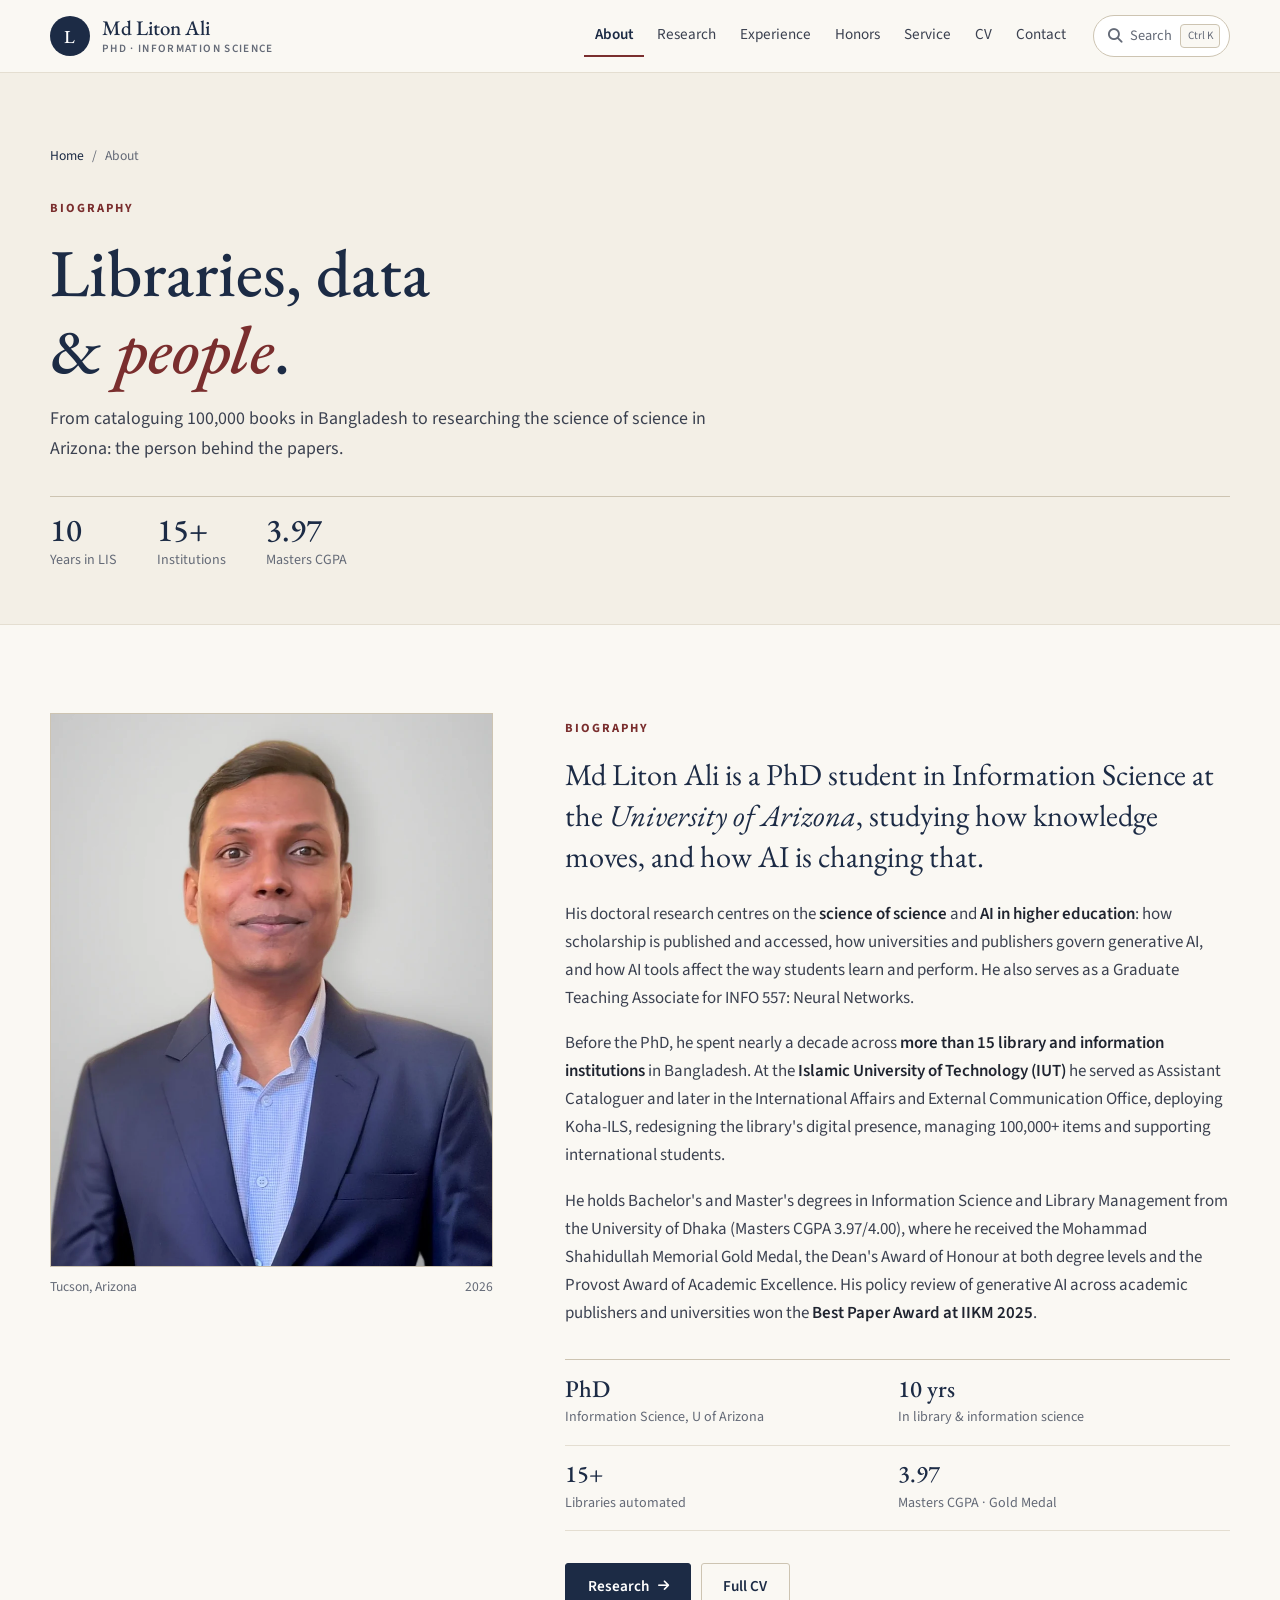
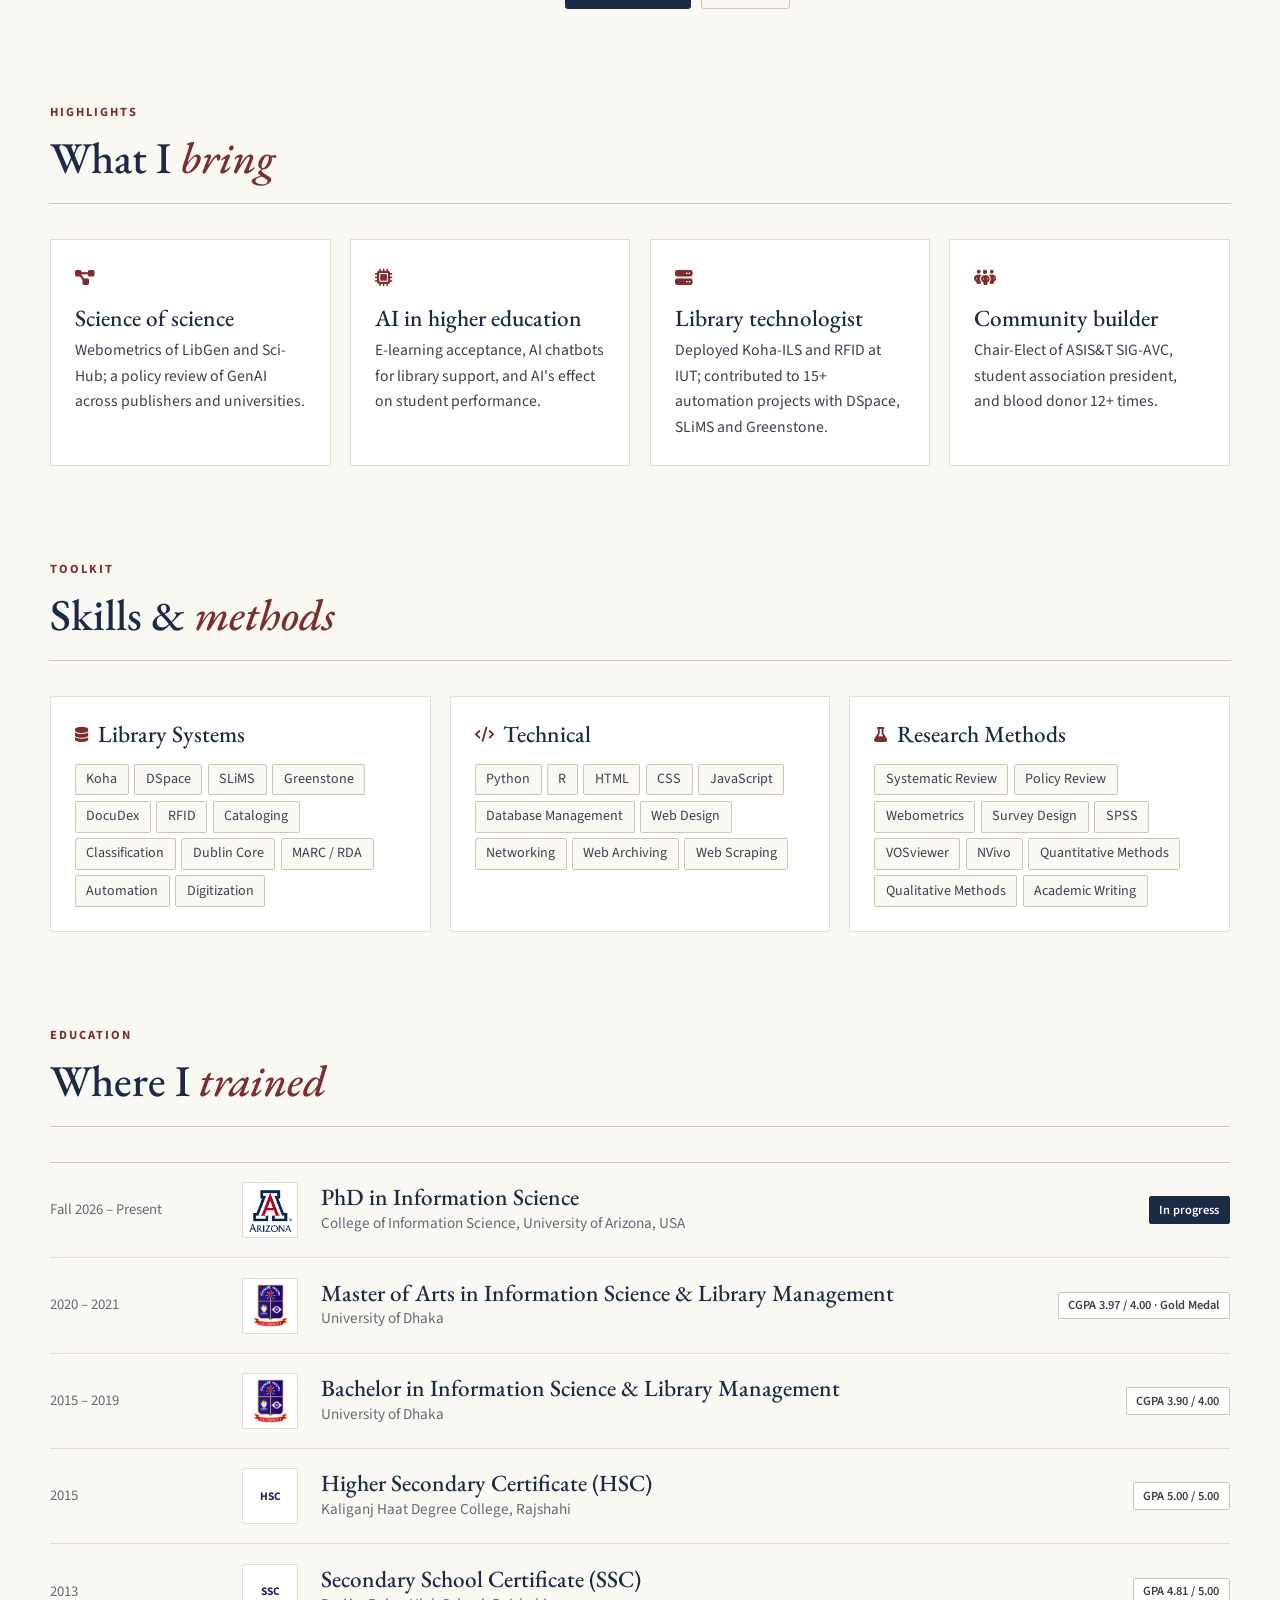
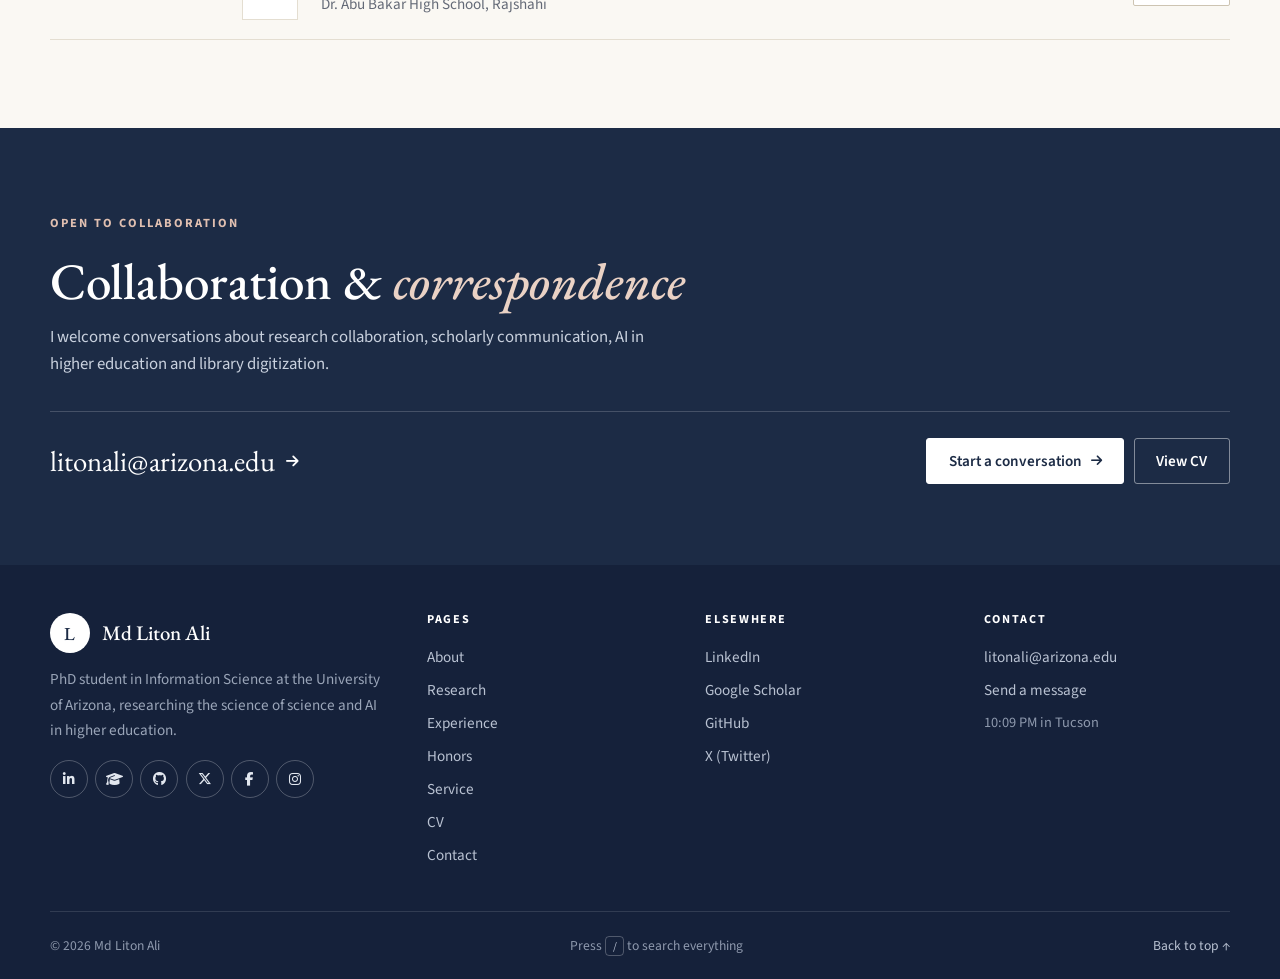
==== commit 4f9b81f9: "Honors: feature Dean's Award in the top three; list Dean's honours before Provost Award Co-Authored-" ====
--- a/about.html
+++ b/about.html
@@ -50,7 +50,7 @@
       <p class="lead rv">Md Liton Ali is a PhD student in Information Science at the <em>University of Arizona</em>, studying how knowledge moves, and how AI is changing that.</p>
       <p class="rv">His doctoral research centres on the <strong>science of science</strong> and <strong>AI in higher education</strong>: how scholarship is published and accessed, how universities and publishers govern generative AI, and how AI tools affect the way students learn and perform. He also serves as a Graduate Teaching Associate for INFO 557: Neural Networks.</p>
       <p class="rv">Before the PhD, he spent nearly a decade across <strong>more than 15 library and information institutions</strong> in Bangladesh. At the <strong>Islamic University of Technology (IUT)</strong> he served as Assistant Cataloguer and later in the International Affairs and External Communication Office, deploying Koha-ILS, redesigning the library's digital presence, managing 100,000+ items and supporting international students.</p>
-      <p class="rv">He holds Bachelor's and Master's degrees in Information Science and Library Management from the University of Dhaka (Masters CGPA 3.97/4.00), where he received the Mohammad Shahidullah Memorial Gold Medal, the Dean's Award of Honour and the Provost Award of Excellence. His policy review of generative AI across academic publishers and universities won the <strong>Best Paper Award at IIKM 2025</strong>.</p>
+      <p class="rv">He holds Bachelor's and Master's degrees in Information Science and Library Management from the University of Dhaka (Masters CGPA 3.97/4.00), where he received the Mohammad Shahidullah Memorial Gold Medal, the Dean's Award of Honour at both degree levels and the Provost Award of Academic Excellence. His policy review of generative AI across academic publishers and universities won the <strong>Best Paper Award at IIKM 2025</strong>.</p>
       <div class="facts"><div class="fact rv" style="--d:0.00s"><strong>PhD</strong><span>Information Science, U of Arizona</span></div><div class="fact rv" style="--d:0.06s"><strong>10 yrs</strong><span>In library &amp; information science</span></div><div class="fact rv" style="--d:0.12s"><strong>15+</strong><span>Libraries automated</span></div><div class="fact rv" style="--d:0.18s"><strong>3.97</strong><span>Masters CGPA · Gold Medal</span></div></div>
       <div style="display:flex;gap:.6rem;flex-wrap:wrap;margin-top:2rem" class="rv"><a class="btn" href="research.html">Research <span class="arr"><i class="fas fa-arrow-right" aria-hidden="true"></i></span></a><a class="btn btn-ghost" href="cv.html">Full CV</a></div>
     </div>
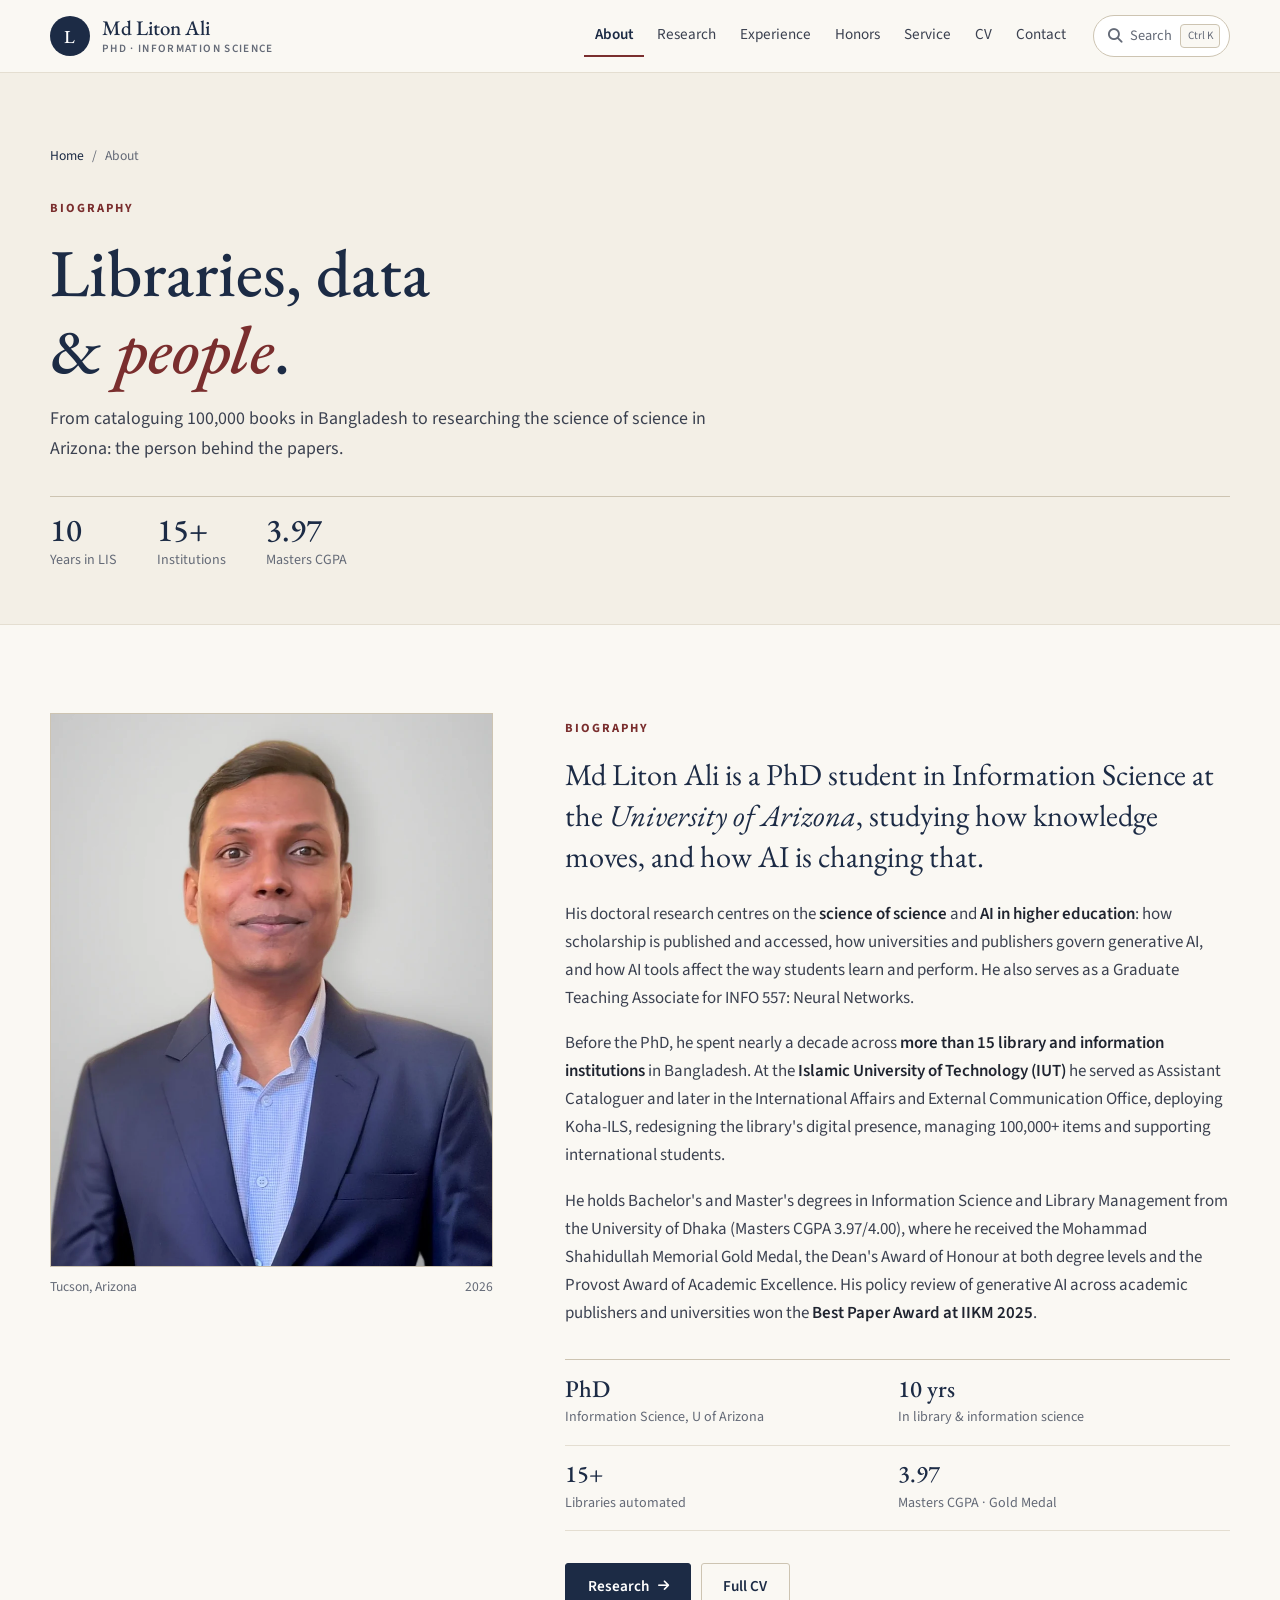
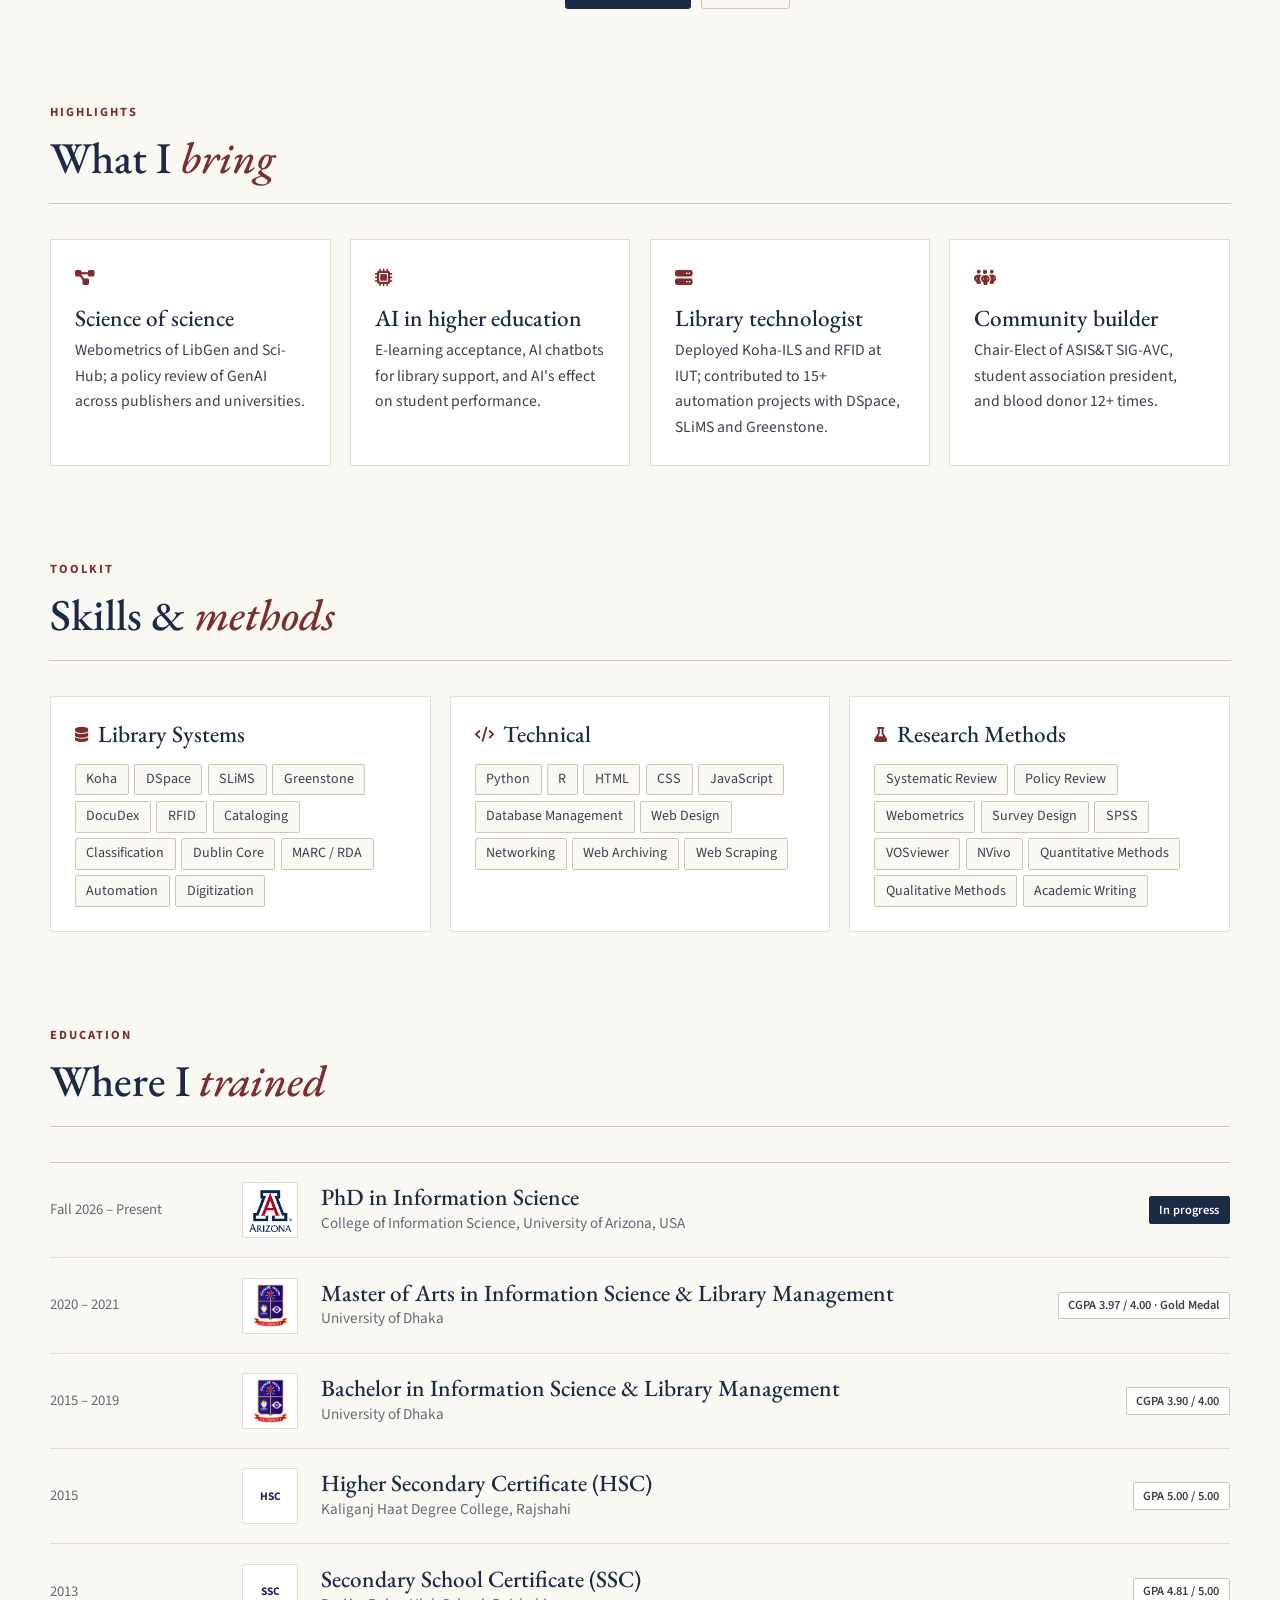
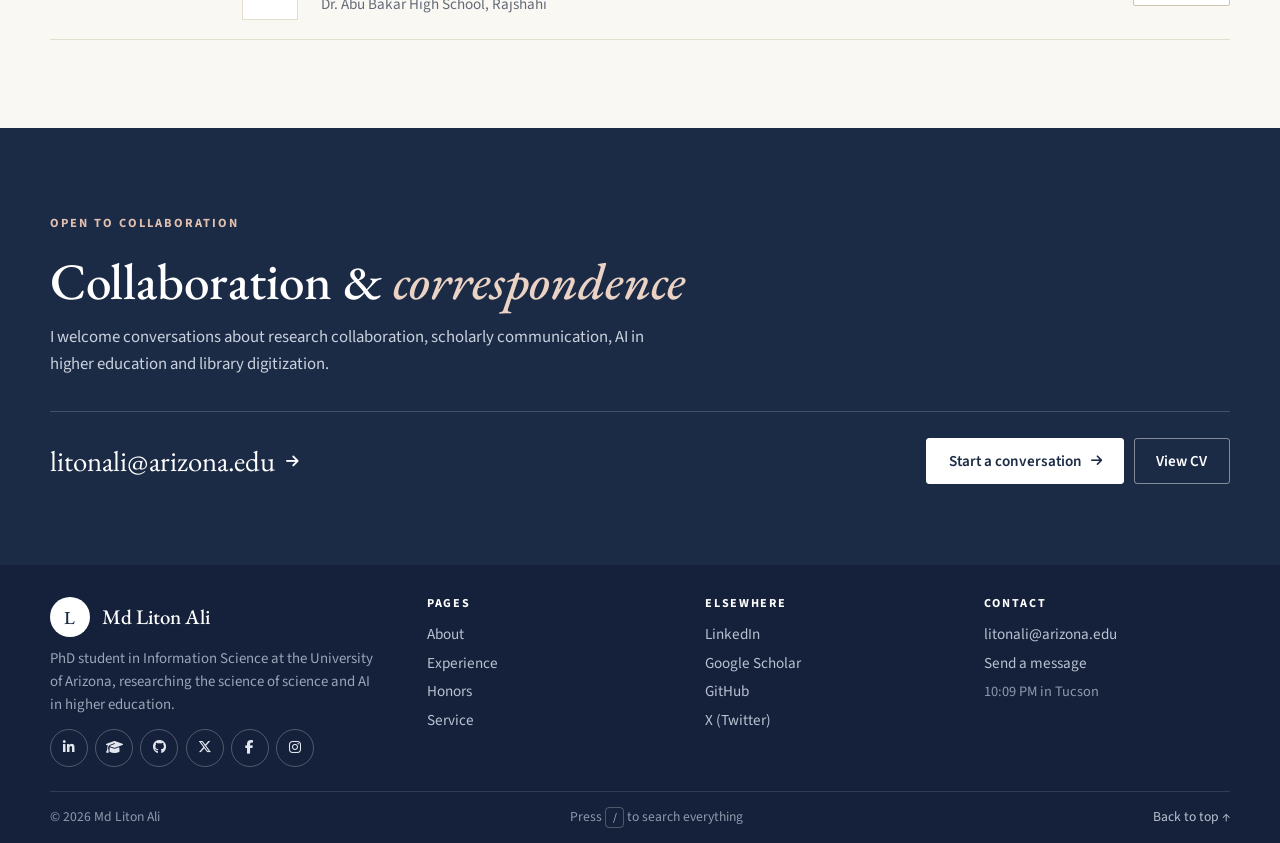
==== commit c0a24e62: "Footer: shorter page list and tighter spacing Co-Authored-By: Claude Opus 5.5 <noreply@anthropic.com" ====
--- a/about.html
+++ b/about.html
@@ -15,7 +15,7 @@
 <link rel="preconnect" href="https://fonts.googleapis.com"><link rel="preconnect" href="https://fonts.gstatic.com" crossorigin>
 <link href="https://fonts.googleapis.com/css2?family=EB+Garamond:ital,wght@0,400;0,500;0,600;1,400;1,500&family=Source+Sans+3:wght@400;600;700&display=swap" rel="stylesheet">
 <link href="https://cdnjs.cloudflare.com/ajax/libs/font-awesome/6.5.1/css/all.min.css" rel="stylesheet">
-<link rel="stylesheet" href="style.css">
+<link rel="stylesheet" href="style.css?v=97f47de2">
 </head>
 <body>
 <a class="skip-link" href="#main">Skip to content</a>
@@ -74,7 +74,7 @@
     <div class="f-grid">
       <div><a class="brand" href="index.html"><span class="mono-mark"><b>L</b></span><span class="brand-name">Md Liton Ali</span></a>
         <p>PhD student in Information Science at the University of Arizona, researching the science of science and AI in higher education.</p><div class="soc"><a href="https://www.linkedin.com/in/3srliton/" target="_blank" rel="noopener" aria-label="LinkedIn"><i class="fab fa-linkedin-in" aria-hidden="true"></i></a><a href="https://scholar.google.com/citations?user=ygCGG80AAAAJ&hl=en" target="_blank" rel="noopener" aria-label="Google Scholar"><i class="fas fa-graduation-cap" aria-hidden="true"></i></a><a href="https://github.com/3srliton" target="_blank" rel="noopener" aria-label="GitHub"><i class="fab fa-github" aria-hidden="true"></i></a><a href="https://x.com/3srliton" target="_blank" rel="noopener" aria-label="X (Twitter)"><i class="fab fa-x-twitter" aria-hidden="true"></i></a><a href="https://www.facebook.com/3srliton" target="_blank" rel="noopener" aria-label="Facebook"><i class="fab fa-facebook-f" aria-hidden="true"></i></a><a href="https://www.instagram.com/3srliton" target="_blank" rel="noopener" aria-label="Instagram"><i class="fab fa-instagram" aria-hidden="true"></i></a></div></div>
-      <div><h4>Pages</h4><ul><li><a href="about.html">About</a></li><li><a href="research.html">Research</a></li><li><a href="experience.html">Experience</a></li><li><a href="honors.html">Honors</a></li><li><a href="service.html">Service</a></li><li><a href="cv.html">CV</a></li><li><a href="contact.html">Contact</a></li></ul></div>
+      <div><h4>Pages</h4><ul><li><a href="about.html">About</a></li><li><a href="experience.html">Experience</a></li><li><a href="honors.html">Honors</a></li><li><a href="service.html">Service</a></li></ul></div>
       <div><h4>Elsewhere</h4><ul><li><a href="https://www.linkedin.com/in/3srliton/" target="_blank" rel="noopener">LinkedIn</a></li><li><a href="https://scholar.google.com/citations?user=ygCGG80AAAAJ&hl=en" target="_blank" rel="noopener">Google Scholar</a></li><li><a href="https://github.com/3srliton" target="_blank" rel="noopener">GitHub</a></li><li><a href="https://x.com/3srliton" target="_blank" rel="noopener">X (Twitter)</a></li></ul></div>
       <div><h4>Contact</h4><ul><li><a href="mailto:litonali@arizona.edu">litonali@arizona.edu</a></li><li><a href="contact.html">Send a message</a></li><li><span class="local-time" data-localtime style="color:var(--muted)"></span></li></ul></div>
     </div>
@@ -89,6 +89,6 @@
   </div>
 </div>
 <div class="toast" id="toast" role="status" aria-live="polite"></div>
-<script src="script.js" defer></script>
+<script src="script.js?v=97f47de2" defer></script>
 </body>
 </html>
--- a/style.css
+++ b/style.css
@@ -220,18 +220,18 @@
 .mega .btn-ghost:hover { background: rgba(255, 255, 255, .08); color: #fff; }
 
 /* Footer */
-.footer { background: #15213a; color: #b9c2d2; padding: 3rem 0 0; }
-.f-grid { display: grid; grid-template-columns: 1.4fr 1fr 1fr 1fr; gap: 2rem; }
+.footer { background: #15213a; color: #b9c2d2; padding: 2rem 0 0; }
+.f-grid { display: grid; grid-template-columns: 1.4fr 1fr 1fr 1fr; gap: 1.5rem 2rem; }
 .footer .brand { display: flex; padding: 0; }
 .footer .brand-name { color: #fff; }
 .footer .brand-name small { color: #8e99ad; }
 .footer .mono-mark { background: #fff; color: var(--navy); }
-.f-grid h4 { font-family: var(--sans); font-size: .76rem; font-weight: 700; letter-spacing: .14em; text-transform: uppercase; color: #fff; margin-bottom: .9rem; }
-.f-grid ul { display: grid; gap: .1rem; }
-.f-grid a { color: #b9c2d2; font-size: .95rem; padding: .2rem 0; display: inline-block; }
+.f-grid h4 { font-family: var(--sans); font-size: .76rem; font-weight: 700; letter-spacing: .14em; text-transform: uppercase; color: #fff; margin-bottom: .55rem; }
+.f-grid ul { display: grid; gap: 0; }
+.f-grid a { color: #b9c2d2; font-size: .95rem; padding: .1rem 0; display: inline-block; }
 .f-grid a:hover { color: #fff; }
-.f-grid p { color: #9aa5b8; font-size: .95rem; max-width: 330px; margin: .9rem 0 1.1rem; }
-.f-bottom { display: flex; flex-wrap: wrap; justify-content: space-between; gap: 1rem; margin-top: 2.5rem; padding: 1.4rem 0; border-top: 1px solid rgba(255, 255, 255, .12); font-size: .85rem; color: #8e99ad; }
+.f-grid p { color: #9aa5b8; font-size: .93rem; line-height: 1.55; max-width: 330px; margin: .6rem 0 .8rem; }
+.f-bottom { display: flex; flex-wrap: wrap; justify-content: space-between; gap: 1rem; margin-top: 1.5rem; padding: .9rem 0; border-top: 1px solid rgba(255, 255, 255, .12); font-size: .85rem; color: #8e99ad; }
 .f-bottom a { color: #b9c2d2; }
 .f-bottom .kbd { background: transparent; color: #b9c2d2; border-color: rgba(255, 255, 255, .25); }
 .local-time { font-size: .9rem; }
@@ -462,10 +462,10 @@
 .role p { color: var(--text-2); }
 .role.lead { border-top: 3px solid var(--navy); }
 @media (max-width: 900px) { .roles { grid-template-columns: 1fr; } }
-.orgs { display: grid; grid-template-columns: repeat(2, 1fr); gap: 0 2.5rem; border-top: 1px solid var(--line-2); }
-.org { display: grid; grid-template-columns: 76px 1fr; gap: 1.2rem; align-items: center; padding: 1.1rem 0; border-bottom: 1px solid var(--line); }
-.org .ab { width: 76px; height: 76px; border: 1px solid var(--line); background: #fff; display: grid; place-items: center; font-family: var(--serif); font-size: 1rem; font-weight: 600; color: var(--navy); text-align: center; padding: .3rem; line-height: 1.1; }
-.org .ab--img { padding: .55rem; }
+.orgs { display: grid; grid-template-columns: repeat(2, 1fr); gap: 0 2.5rem; }
+.org { display: grid; grid-template-columns: 88px 1fr; gap: 1.2rem; align-items: center; padding: 1.1rem 0; border-bottom: 1px solid var(--line); }
+.org .ab { width: 88px; height: 88px; border: 1px solid var(--line); background: #fff; display: grid; place-items: center; font-family: var(--serif); font-size: 1rem; font-weight: 600; color: var(--navy); text-align: center; padding: .3rem; line-height: 1.1; }
+.org .ab--img { padding: .5rem; }
 .org .ab--img img { max-width: 100%; max-height: 100%; object-fit: contain; }
 .org .nm { color: var(--text-2); font-size: .98rem; line-height: 1.4; }
 .org .nm strong { display: block; font-family: var(--serif); font-size: 1.25rem; font-weight: 500; color: var(--navy); }
@@ -507,41 +507,37 @@
 @media (max-width: 560px) { .cv-row { grid-template-columns: 1fr; } }
 
 /* Contact */
-.contact { display: grid; grid-template-columns: 1fr 1.1fr; gap: clamp(2rem, 5vw, 4rem); align-items: start; }
-.c-line { display: grid; grid-template-columns: 1fr auto; gap: 1rem; align-items: center; padding: 1.1rem 0; border-bottom: 1px solid var(--line); }
-.c-line small { display: block; font-size: .74rem; font-weight: 700; letter-spacing: .14em; text-transform: uppercase; color: var(--muted); margin-bottom: .2rem; }
-.c-line a, .c-line .v { font-family: var(--serif); font-size: clamp(1.25rem, 2.2vw, 1.6rem); color: var(--navy); line-height: 1.25; overflow-wrap: anywhere; }
+.contact { display: grid; grid-template-columns: 1fr 1fr; gap: clamp(1.5rem, 3vw, 2.5rem); align-items: stretch; }
+.c-info, .form { background: var(--card); border: 1px solid var(--line); padding: clamp(1.3rem, 3vw, 2rem); }
+.c-info { display: flex; flex-direction: column; }
+.c-info h2, .form h2 { font-size: 1.85rem; }
+.c-info > p, .form > p { color: var(--muted); margin: .15rem 0 1rem; }
+.c-lines { border-top: 1px solid var(--line); }
+.c-line { display: grid; grid-template-columns: 1fr auto; gap: 1rem; align-items: center; padding: .8rem 0; border-bottom: 1px solid var(--line); }
+.c-line small { display: block; font-size: .72rem; font-weight: 700; letter-spacing: .14em; text-transform: uppercase; color: var(--muted); margin-bottom: .1rem; }
+.c-line a, .c-line .v { font-family: var(--serif); font-size: clamp(1.15rem, 1.8vw, 1.35rem); color: var(--navy); line-height: 1.3; overflow-wrap: anywhere; }
 .c-line a:hover { color: var(--accent); }
-.copy { width: 38px; height: 38px; border-radius: 50%; border: 1px solid var(--line-2); display: grid; place-items: center; color: var(--muted); }
+.c-soc { margin-top: auto; padding-top: 1.2rem; }
+.copy { width: 36px; height: 36px; border-radius: 50%; border: 1px solid var(--line-2); display: grid; place-items: center; color: var(--muted); }
 .copy:hover { color: var(--navy); border-color: var(--navy); }
-.form { background: var(--card); border: 1px solid var(--line); padding: clamp(1.4rem, 4vw, 2.4rem); }
-.form h2 { font-size: 2rem; }
-.form > p { color: var(--muted); margin: .2rem 0 1.4rem; }
-.fgrid { display: grid; grid-template-columns: 1fr 1fr; gap: 1rem; }
-.fg { position: relative; display: grid; }
+.fgrid { display: grid; grid-template-columns: 1fr 1fr; gap: .75rem; }
+.fg { position: relative; display: grid; align-content: start; }
 .fg.full { grid-column: 1 / -1; }
-.fg input, .fg textarea { width: 100%; font: inherit; font-size: 1rem; color: var(--text); background: var(--paper); border: 1px solid var(--line-2); padding: 1.35rem .8rem .5rem; min-height: 54px; border-radius: 2px; }
-.fg textarea { min-height: 140px; resize: vertical; }
-.fg label { position: absolute; left: .8rem; top: 1rem; color: var(--muted); font-size: 1rem; pointer-events: none; transition: top .15s, font-size .15s; }
+.fg input, .fg textarea { width: 100%; font: inherit; font-size: 1rem; color: var(--text); background: var(--paper); border: 1px solid var(--line-2); padding: 1.25rem .8rem .4rem; min-height: 50px; border-radius: 2px; }
+.fg textarea { min-height: 120px; resize: vertical; }
+.fg label { position: absolute; left: .8rem; top: .85rem; color: var(--muted); font-size: 1rem; pointer-events: none; transition: top .15s, font-size .15s; }
 .fg input:focus, .fg textarea:focus { outline: none; border-color: var(--navy); background: #fff; }
-.fg input:focus + label, .fg input:not(:placeholder-shown) + label, .fg textarea:focus + label, .fg textarea:not(:placeholder-shown) + label { top: .35rem; font-size: .7rem; font-weight: 700; letter-spacing: .08em; text-transform: uppercase; color: var(--navy); }
-.fg .err { display: none; font-size: .85rem; color: #a3261d; margin-top: .3rem; }
+.fg input:focus + label, .fg input:not(:placeholder-shown) + label, .fg textarea:focus + label, .fg textarea:not(:placeholder-shown) + label { top: .3rem; font-size: .7rem; font-weight: 700; letter-spacing: .08em; text-transform: uppercase; color: var(--navy); }
+.fg .err { display: none; font-size: .82rem; color: #a3261d; margin-top: .25rem; }
 .fg.invalid input, .fg.invalid textarea { border-color: #a3261d; }
 .fg.invalid .err { display: block; }
 fieldset { border: 0; min-width: 0; }
-legend { font-size: .9rem; color: var(--muted); margin-bottom: .5rem; }
-.topics { display: flex; flex-wrap: wrap; gap: .4rem; }
-.topics label { position: relative; cursor: pointer; }
-.topics input { position: absolute; opacity: 0; width: 1px; height: 1px; }
-.topics span { display: inline-flex; min-height: 38px; align-items: center; padding: .3rem .85rem; border: 1px solid var(--line-2); font-size: .9rem; background: var(--paper); border-radius: 2px; }
-.topics input:checked + span { background: var(--navy); color: #fff; border-color: var(--navy); }
-.topics input:focus-visible + span { outline: 2px solid var(--ring); outline-offset: 2px; }
-.f-foot { display: flex; flex-wrap: wrap; justify-content: space-between; align-items: center; gap: 1rem; margin-top: 1.5rem; }
+.f-foot { display: flex; flex-wrap: wrap; justify-content: space-between; align-items: center; gap: 1rem; margin-top: 1rem; }
 .f-foot small { color: var(--muted); }
 .status-msg { margin-top: 1rem; padding: .8rem 1rem; font-size: .95rem; display: none; border: 1px solid; }
 .status-msg.ok { display: block; background: #eef5ef; border-color: #b9d4bd; color: #24502d; }
 .status-msg.bad { display: block; background: #fbefee; border-color: #e5bdb8; color: #7d231b; }
-@media (max-width: 900px) { .contact { grid-template-columns: 1fr; } }
+@media (max-width: 860px) { .contact { grid-template-columns: 1fr; } }
 @media (max-width: 560px) { .fgrid { grid-template-columns: 1fr; } }
 
 /* ---------- Search palette ---------- */
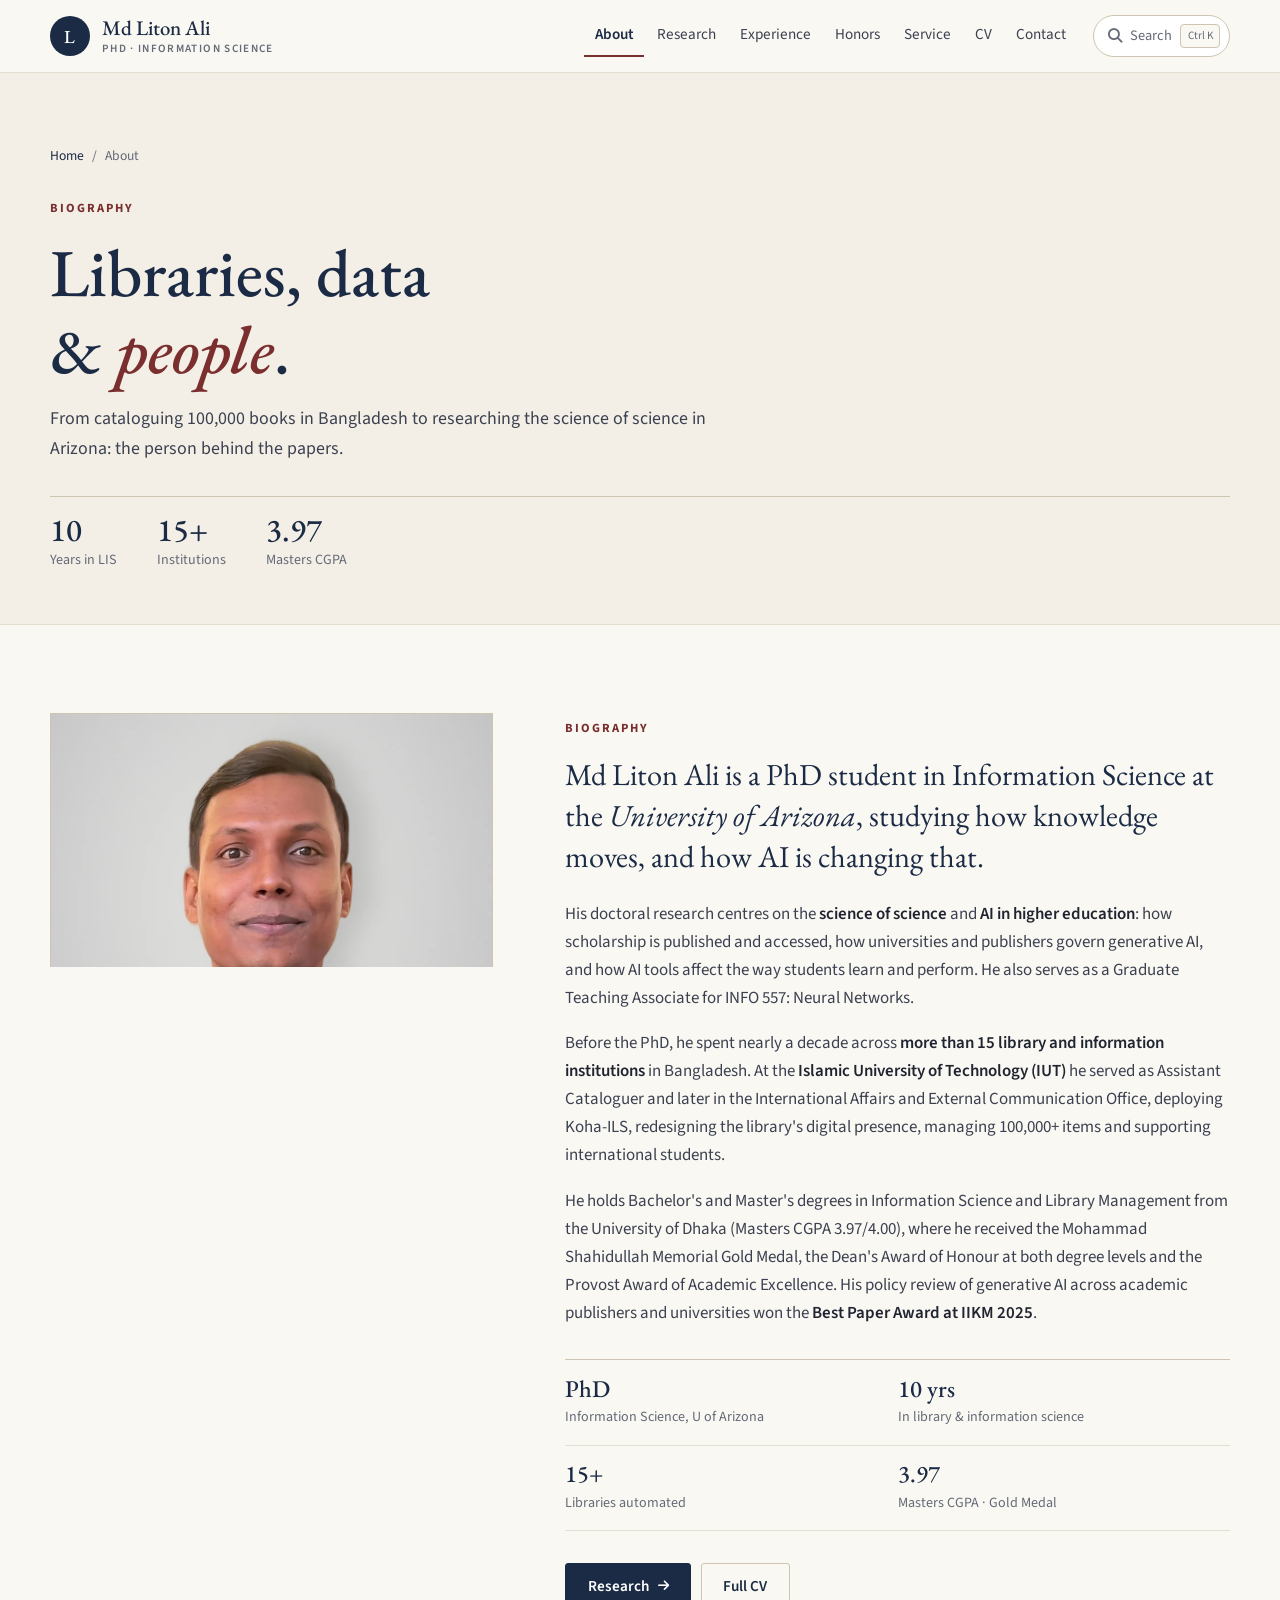
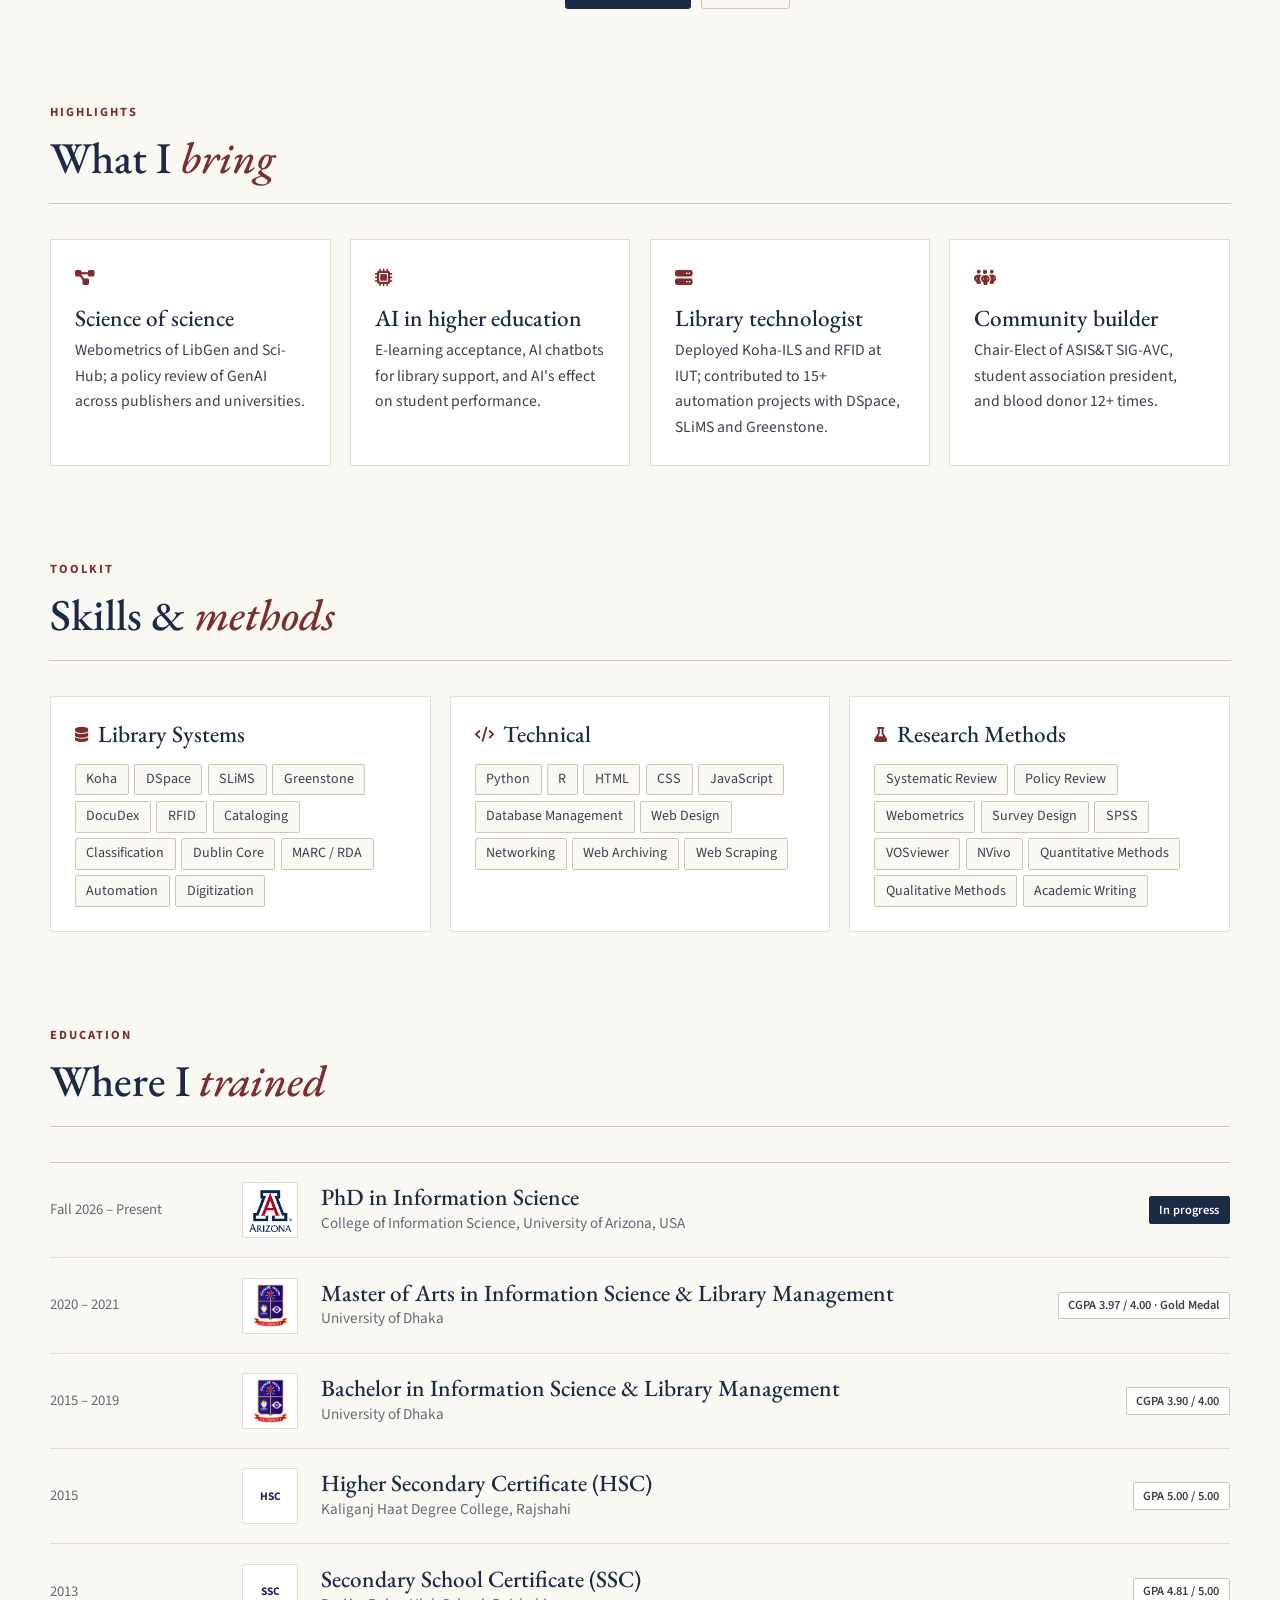
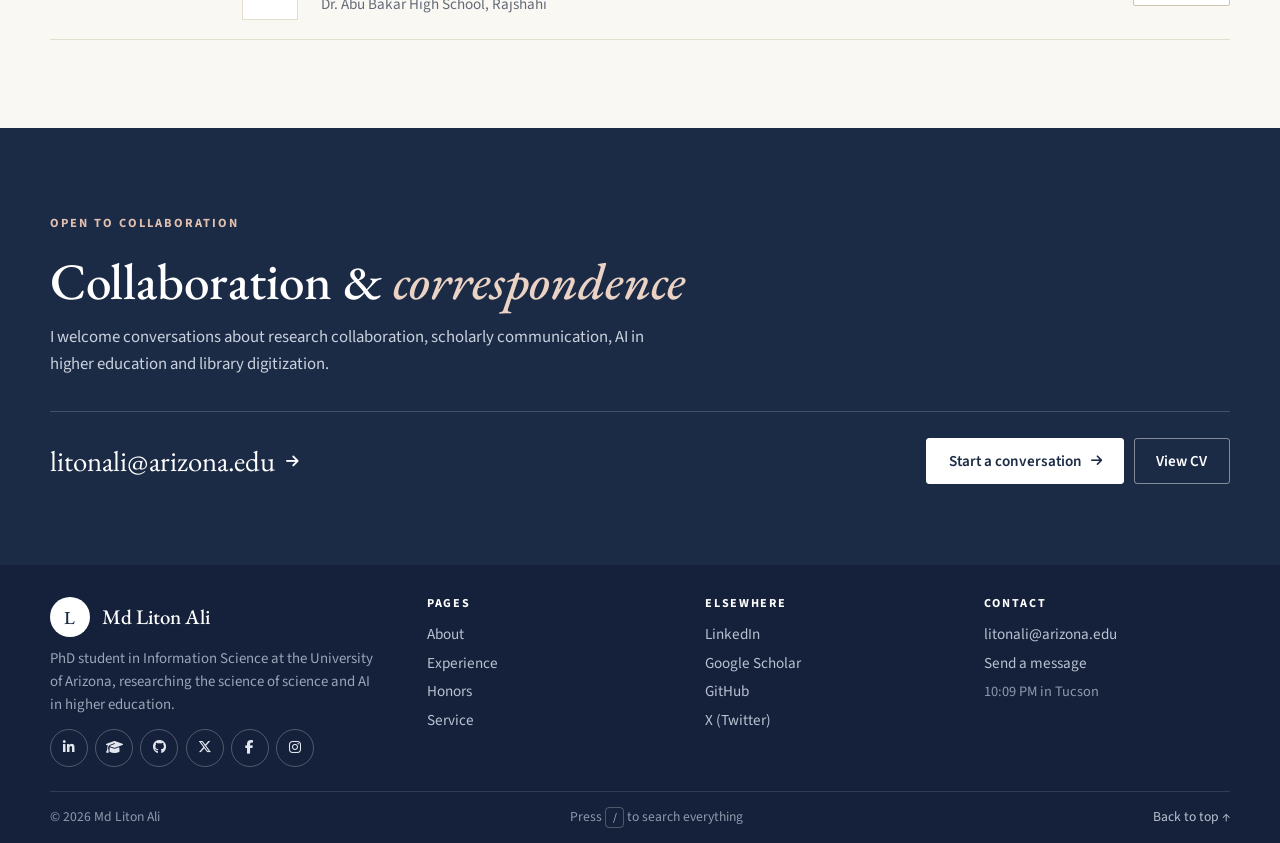
==== commit 9c8f494a: "Gallery: clean reception photo (foreground plant removed); add graduation day photo Co-Authored-By: " ====
--- a/about.html
+++ b/about.html
@@ -15,7 +15,7 @@
 <link rel="preconnect" href="https://fonts.googleapis.com"><link rel="preconnect" href="https://fonts.gstatic.com" crossorigin>
 <link href="https://fonts.googleapis.com/css2?family=EB+Garamond:ital,wght@0,400;0,500;0,600;1,400;1,500&family=Source+Sans+3:wght@400;600;700&display=swap" rel="stylesheet">
 <link href="https://cdnjs.cloudflare.com/ajax/libs/font-awesome/6.5.1/css/all.min.css" rel="stylesheet">
-<link rel="stylesheet" href="style.css?v=97f47de2">
+<link rel="stylesheet" href="style.css?v=7edd5704">
 </head>
 <body>
 <a class="skip-link" href="#main">Skip to content</a>
@@ -89,6 +89,6 @@
   </div>
 </div>
 <div class="toast" id="toast" role="status" aria-live="polite"></div>
-<script src="script.js?v=97f47de2" defer></script>
+<script src="script.js?v=7edd5704" defer></script>
 </body>
 </html>
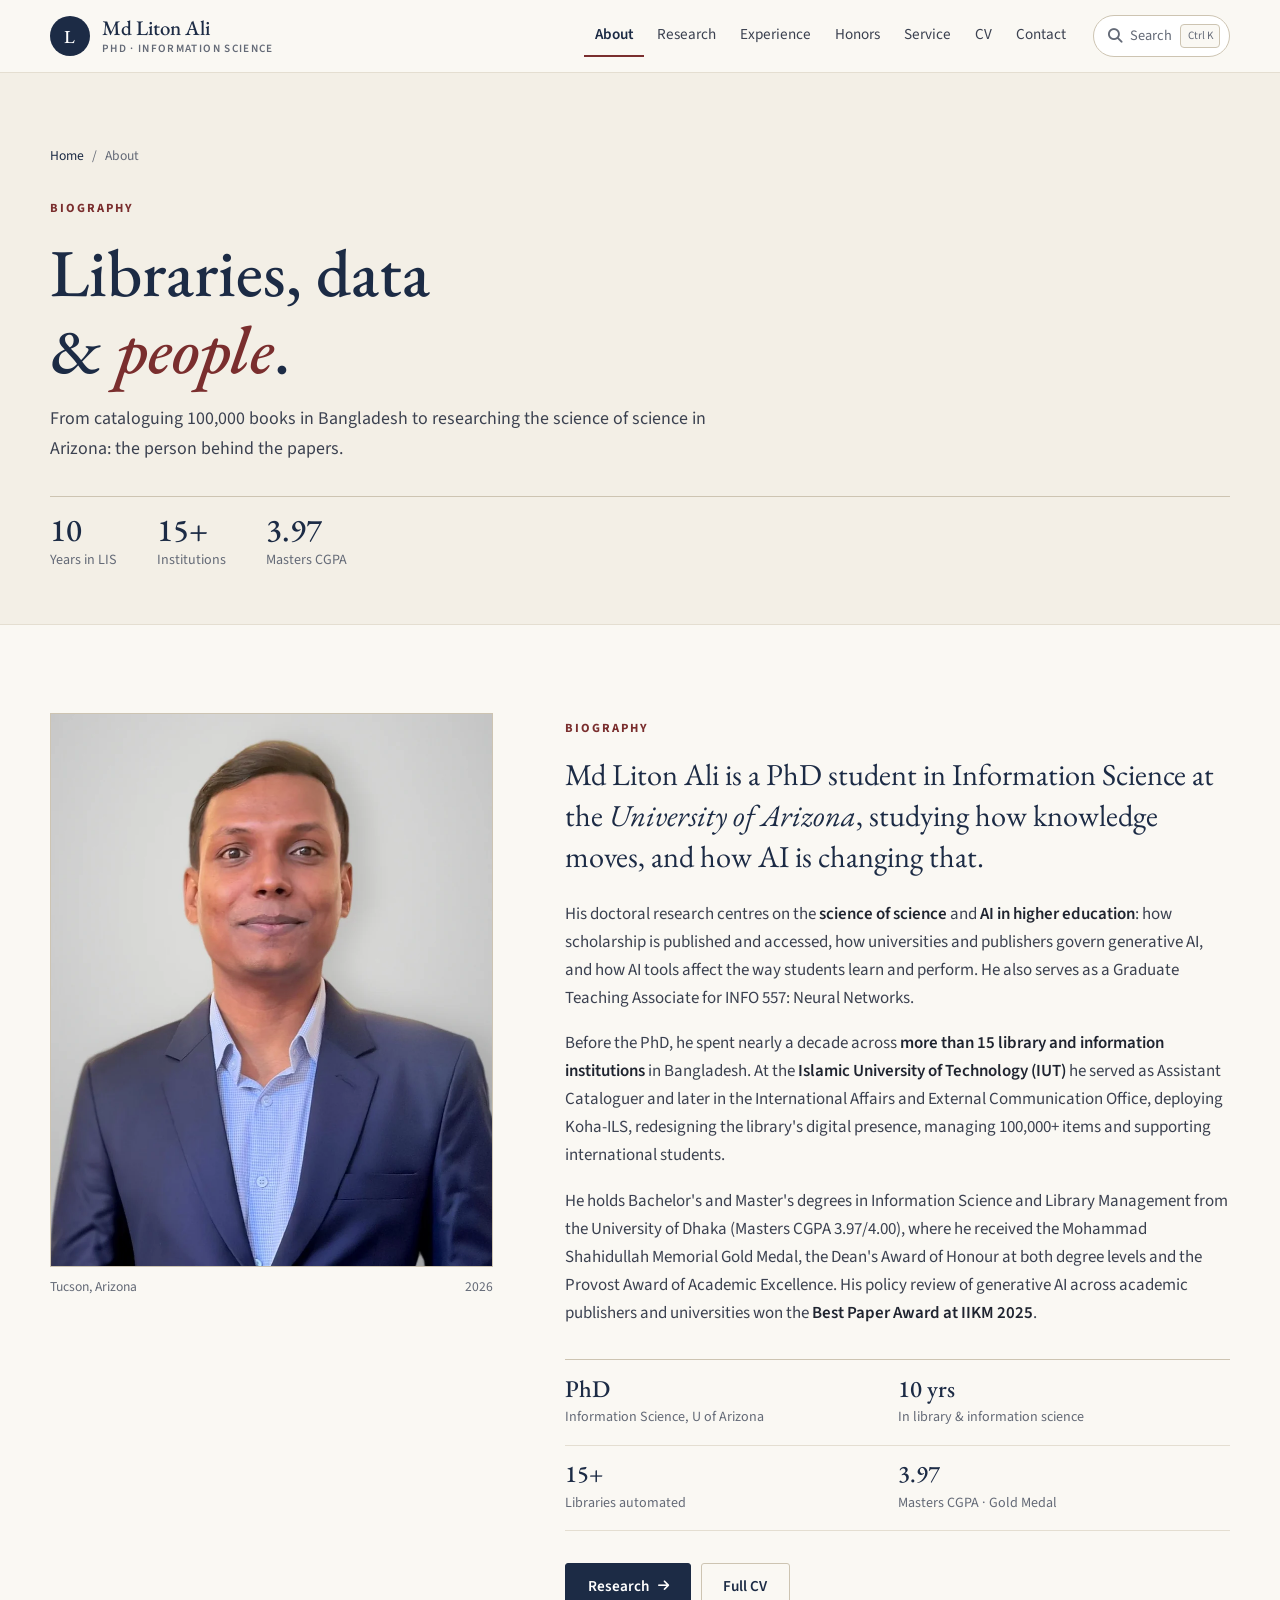
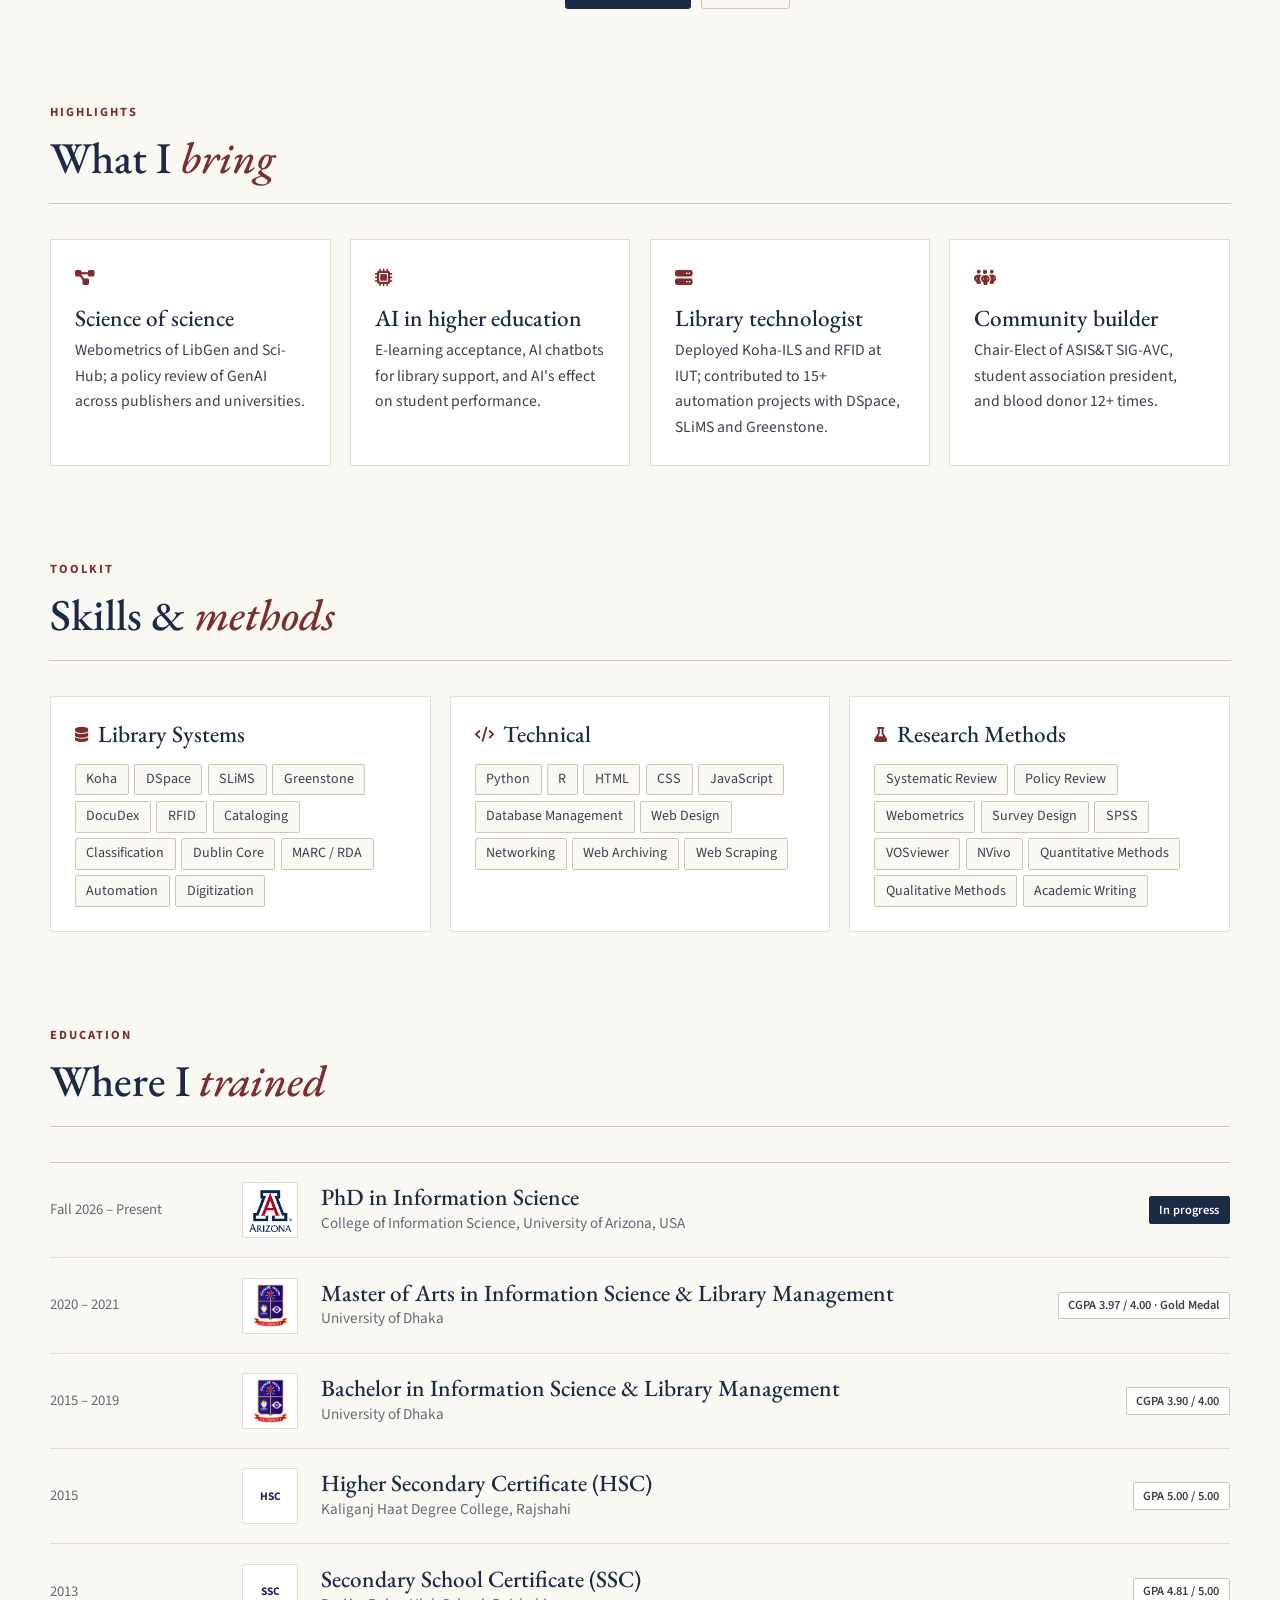
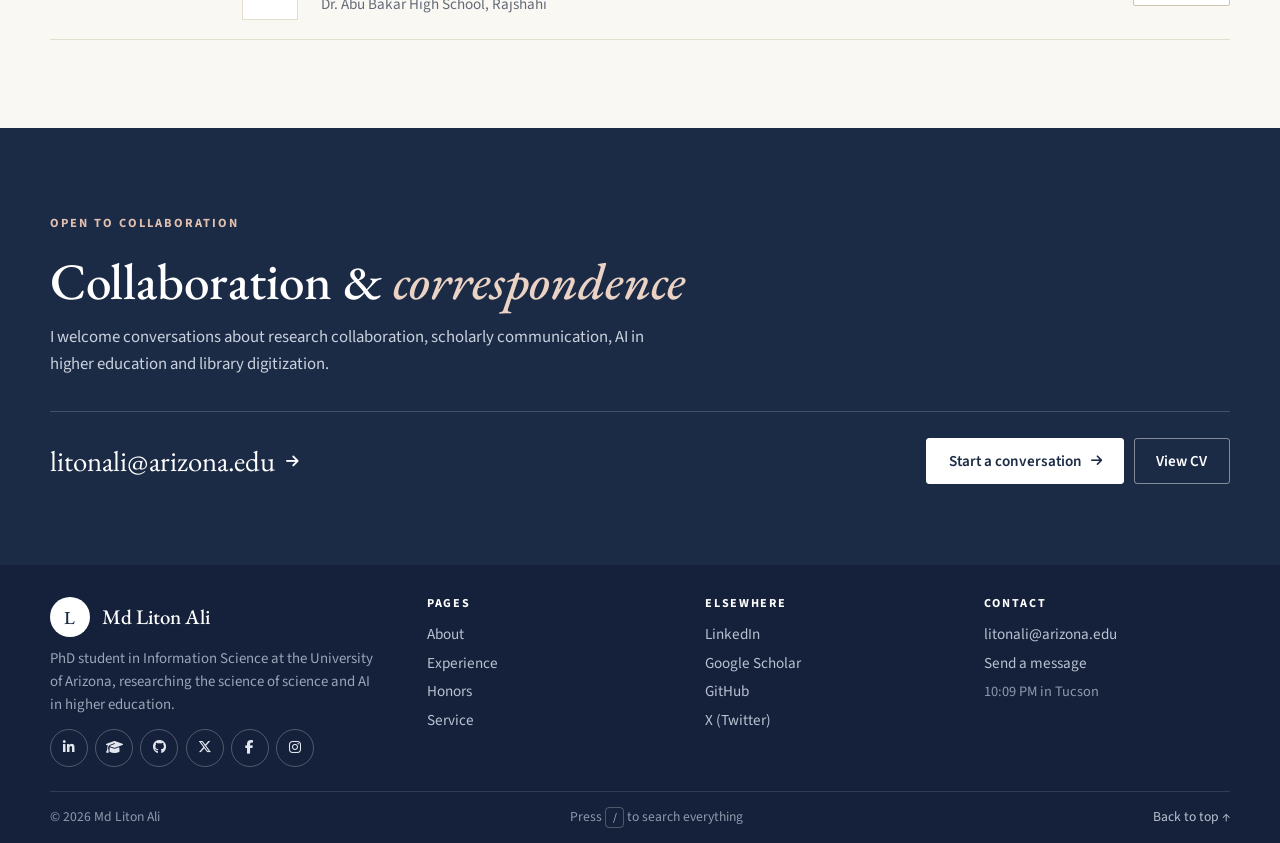
==== commit 3e979b72: "Gallery: add IUT-COMSTECH training and Distance Learning Theatre workshop photos Co-Authored-By: Cla" ====
--- a/about.html
+++ b/about.html
@@ -15,7 +15,7 @@
 <link rel="preconnect" href="https://fonts.googleapis.com"><link rel="preconnect" href="https://fonts.gstatic.com" crossorigin>
 <link href="https://fonts.googleapis.com/css2?family=EB+Garamond:ital,wght@0,400;0,500;0,600;1,400;1,500&family=Source+Sans+3:wght@400;600;700&display=swap" rel="stylesheet">
 <link href="https://cdnjs.cloudflare.com/ajax/libs/font-awesome/6.5.1/css/all.min.css" rel="stylesheet">
-<link rel="stylesheet" href="style.css?v=7edd5704">
+<link rel="stylesheet" href="style.css?v=2a26d41e">
 </head>
 <body>
 <a class="skip-link" href="#main">Skip to content</a>
@@ -89,6 +89,6 @@
   </div>
 </div>
 <div class="toast" id="toast" role="status" aria-live="polite"></div>
-<script src="script.js?v=7edd5704" defer></script>
+<script src="script.js?v=2a26d41e" defer></script>
 </body>
 </html>
